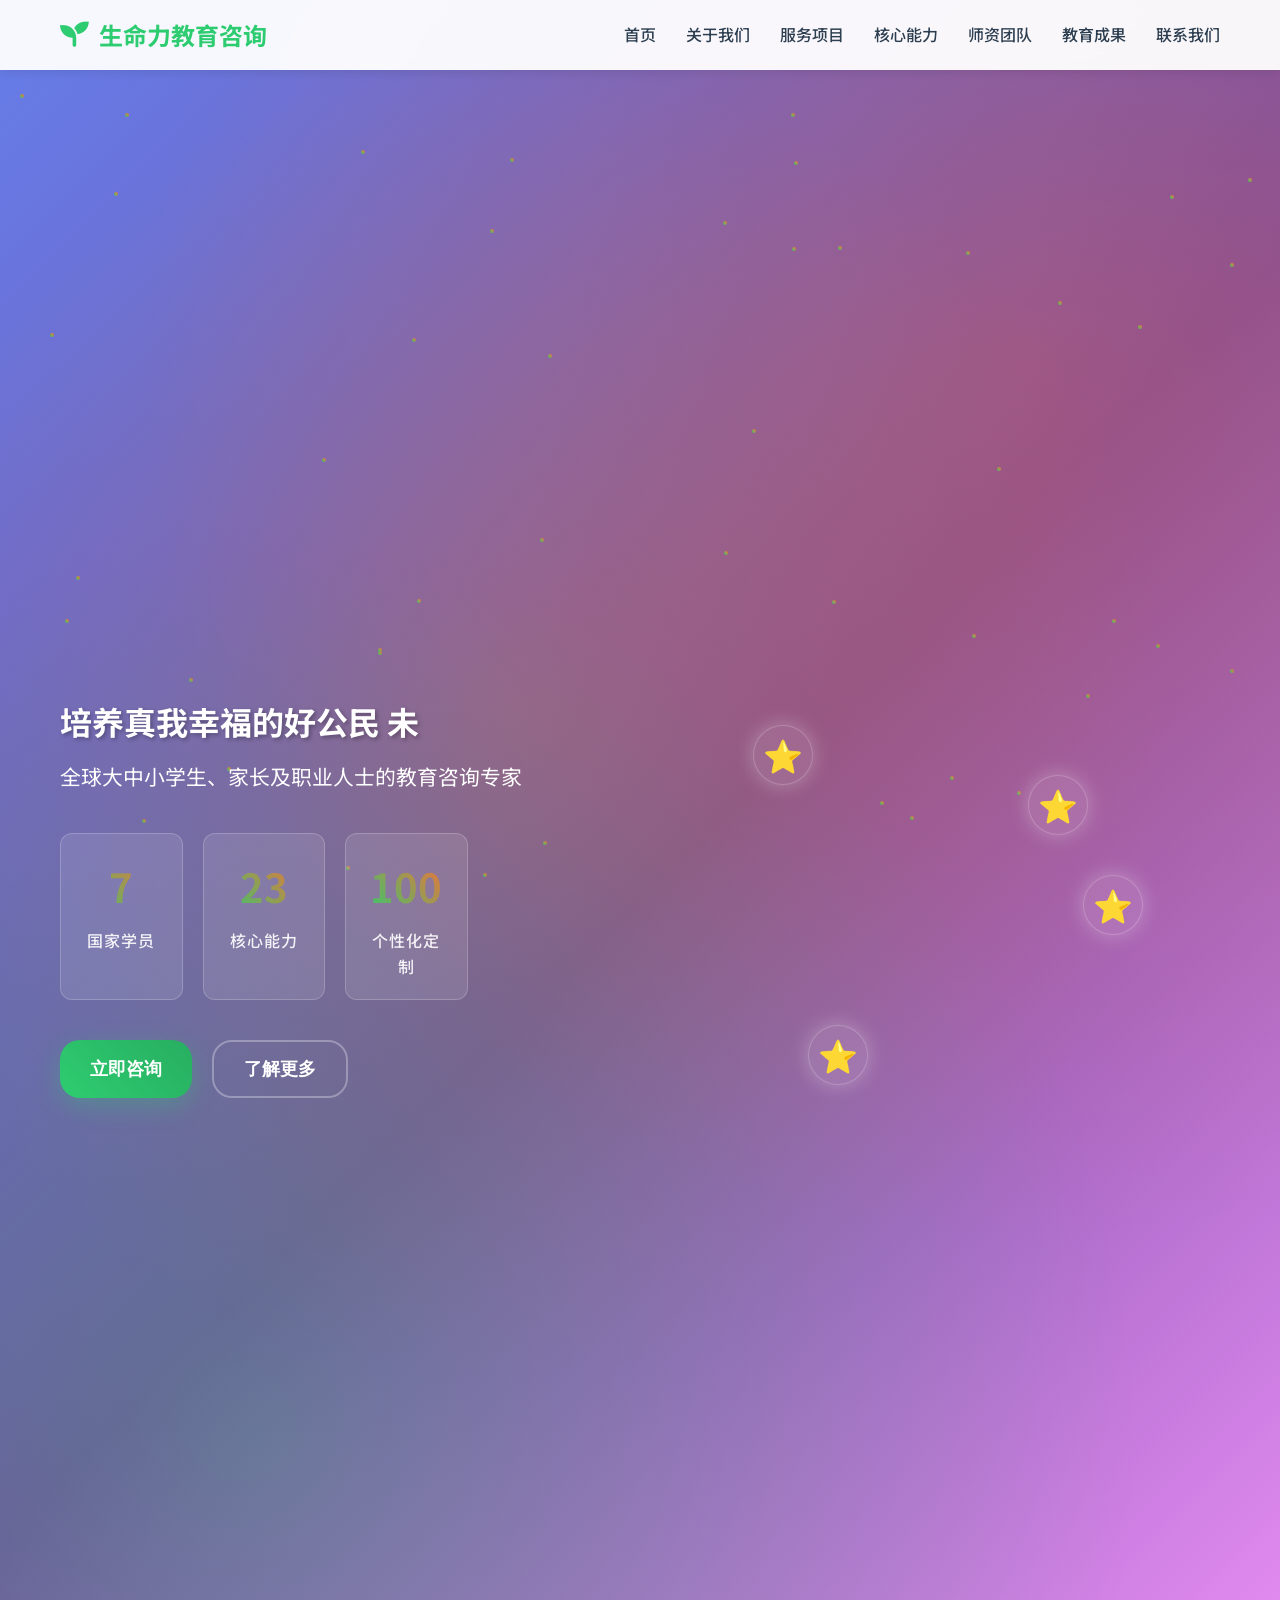
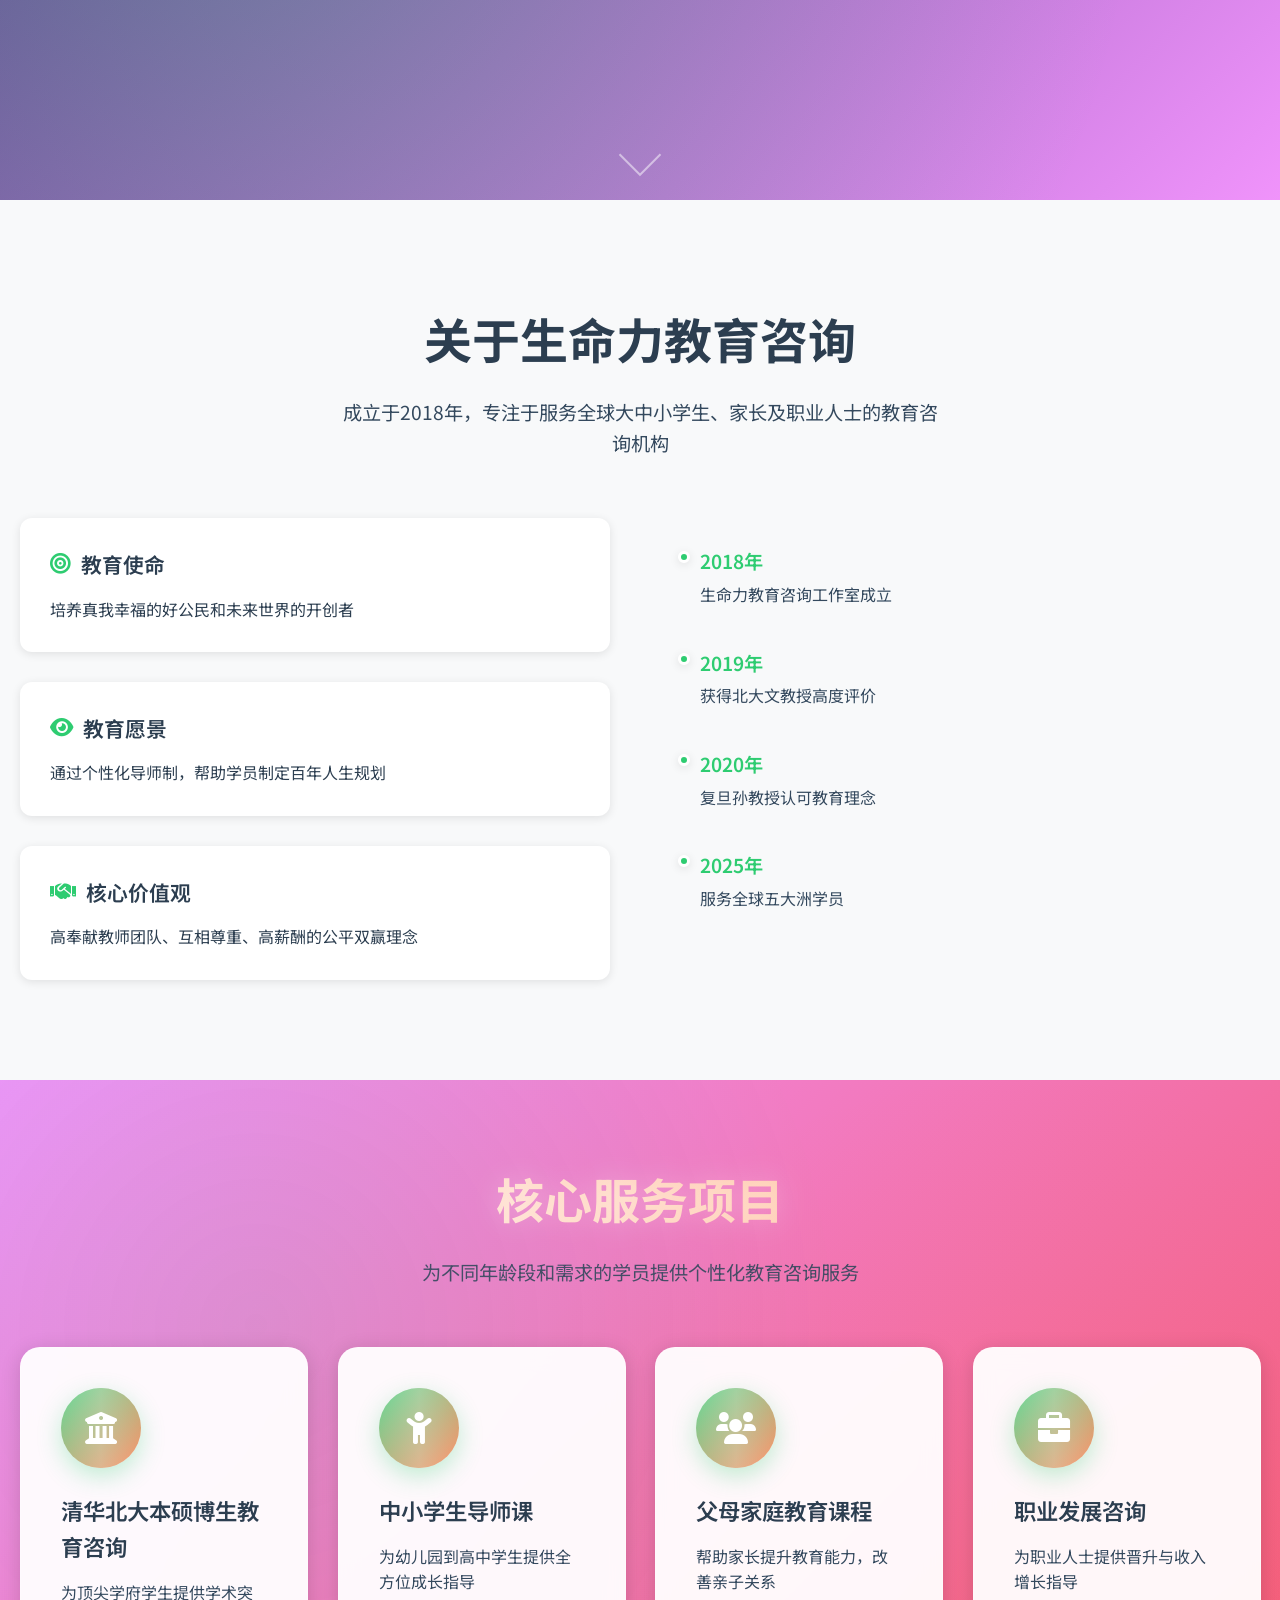
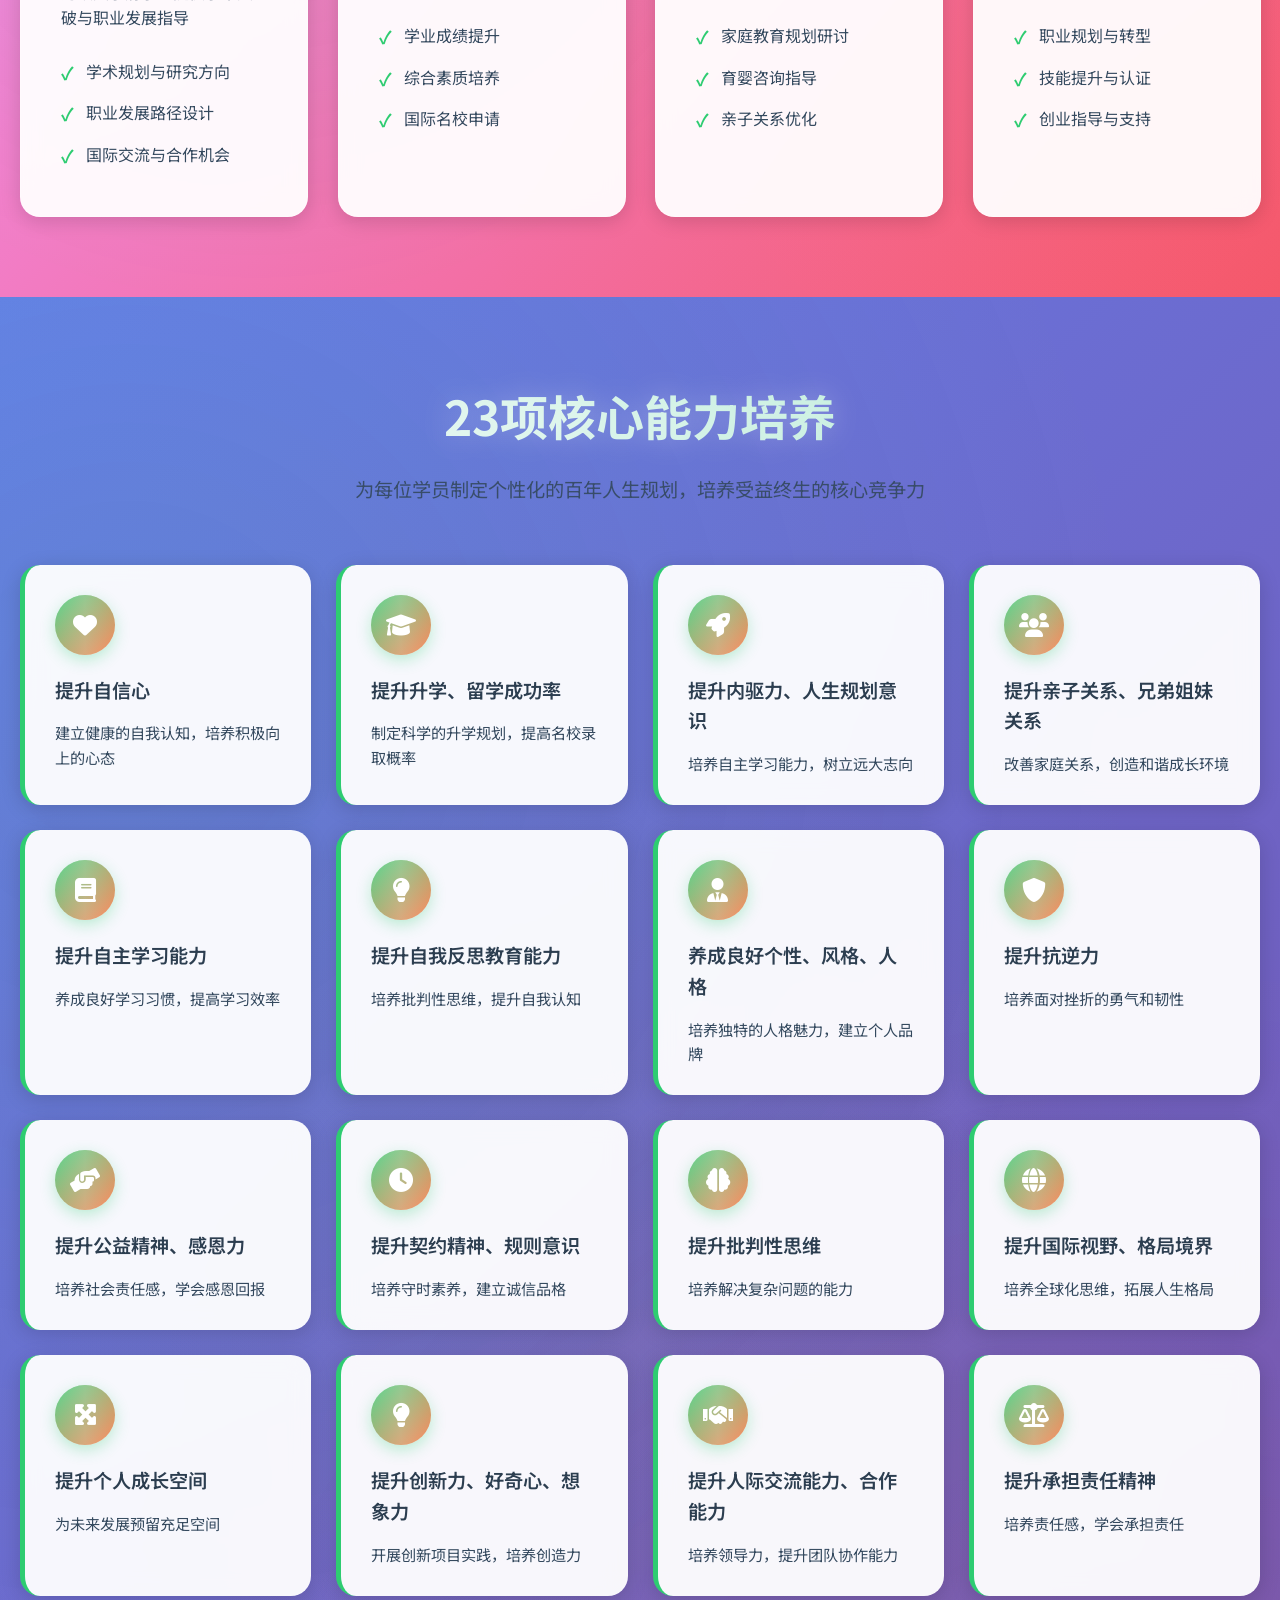
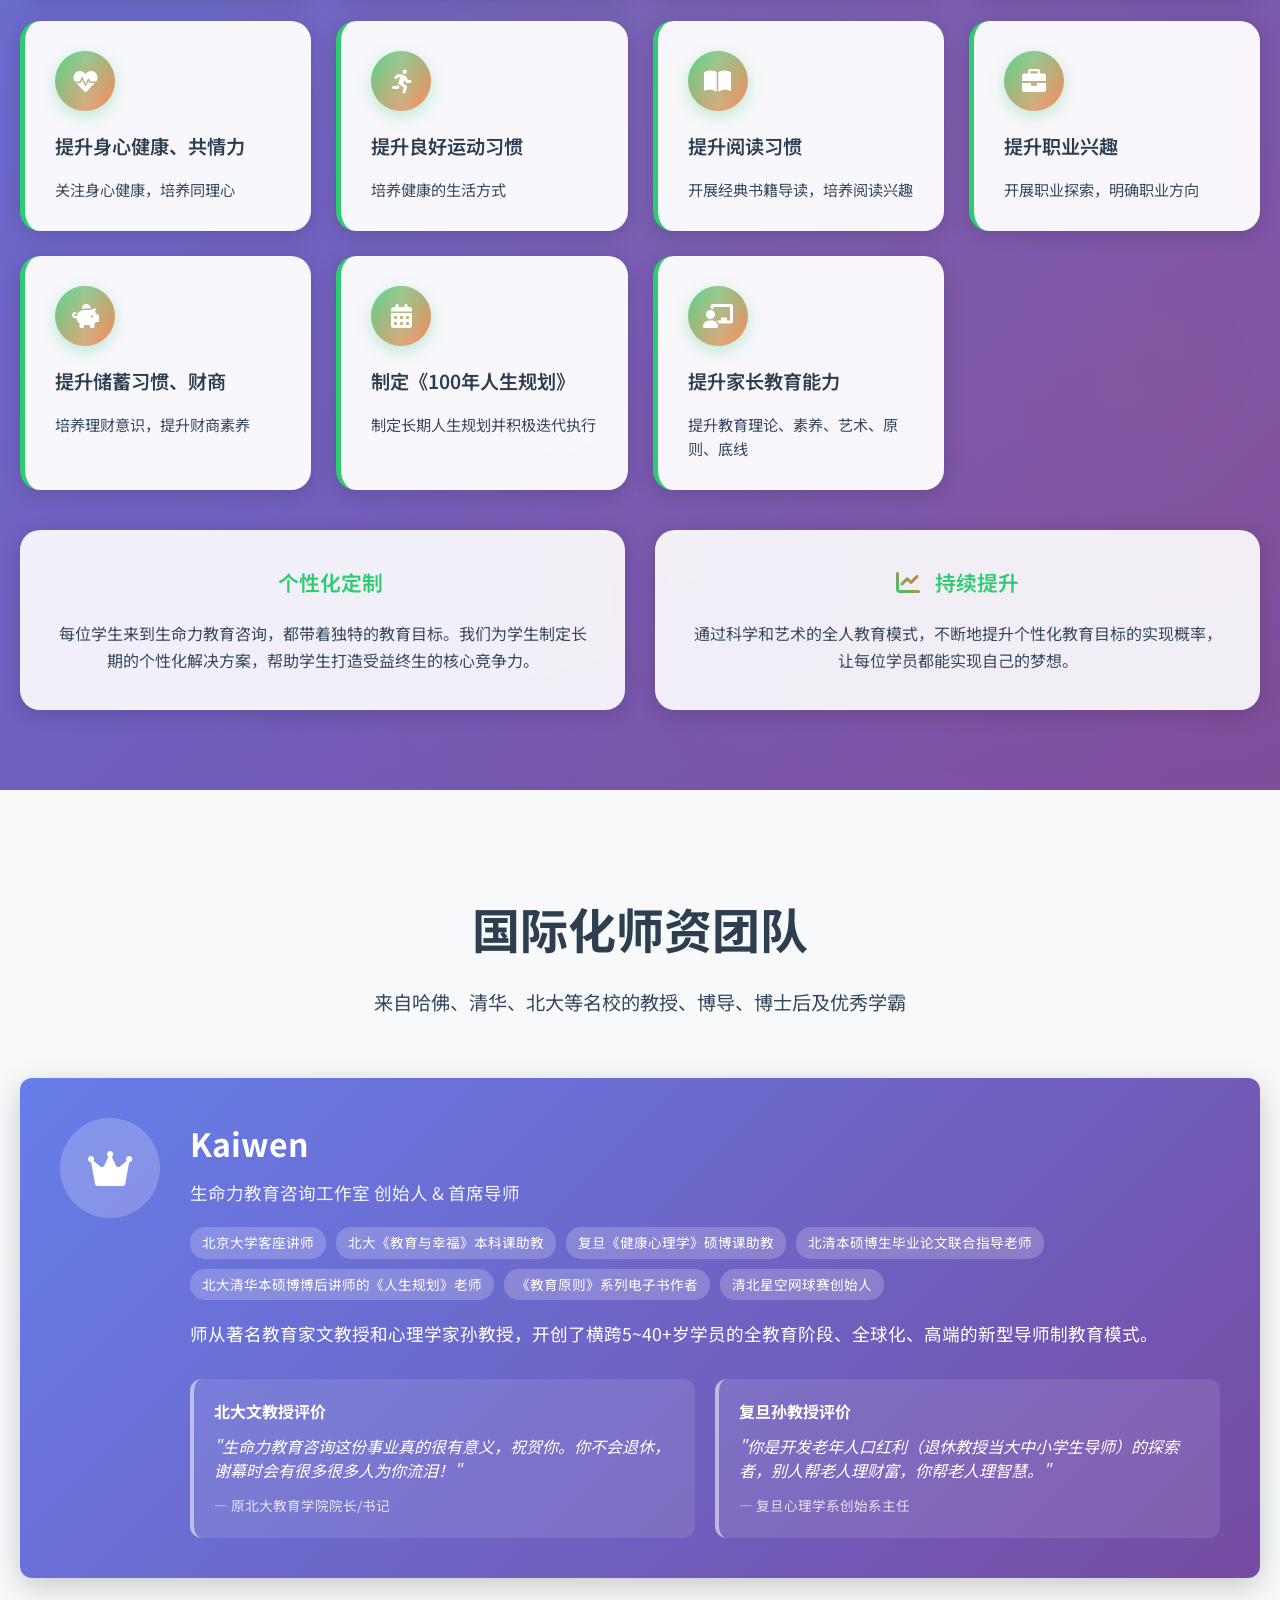
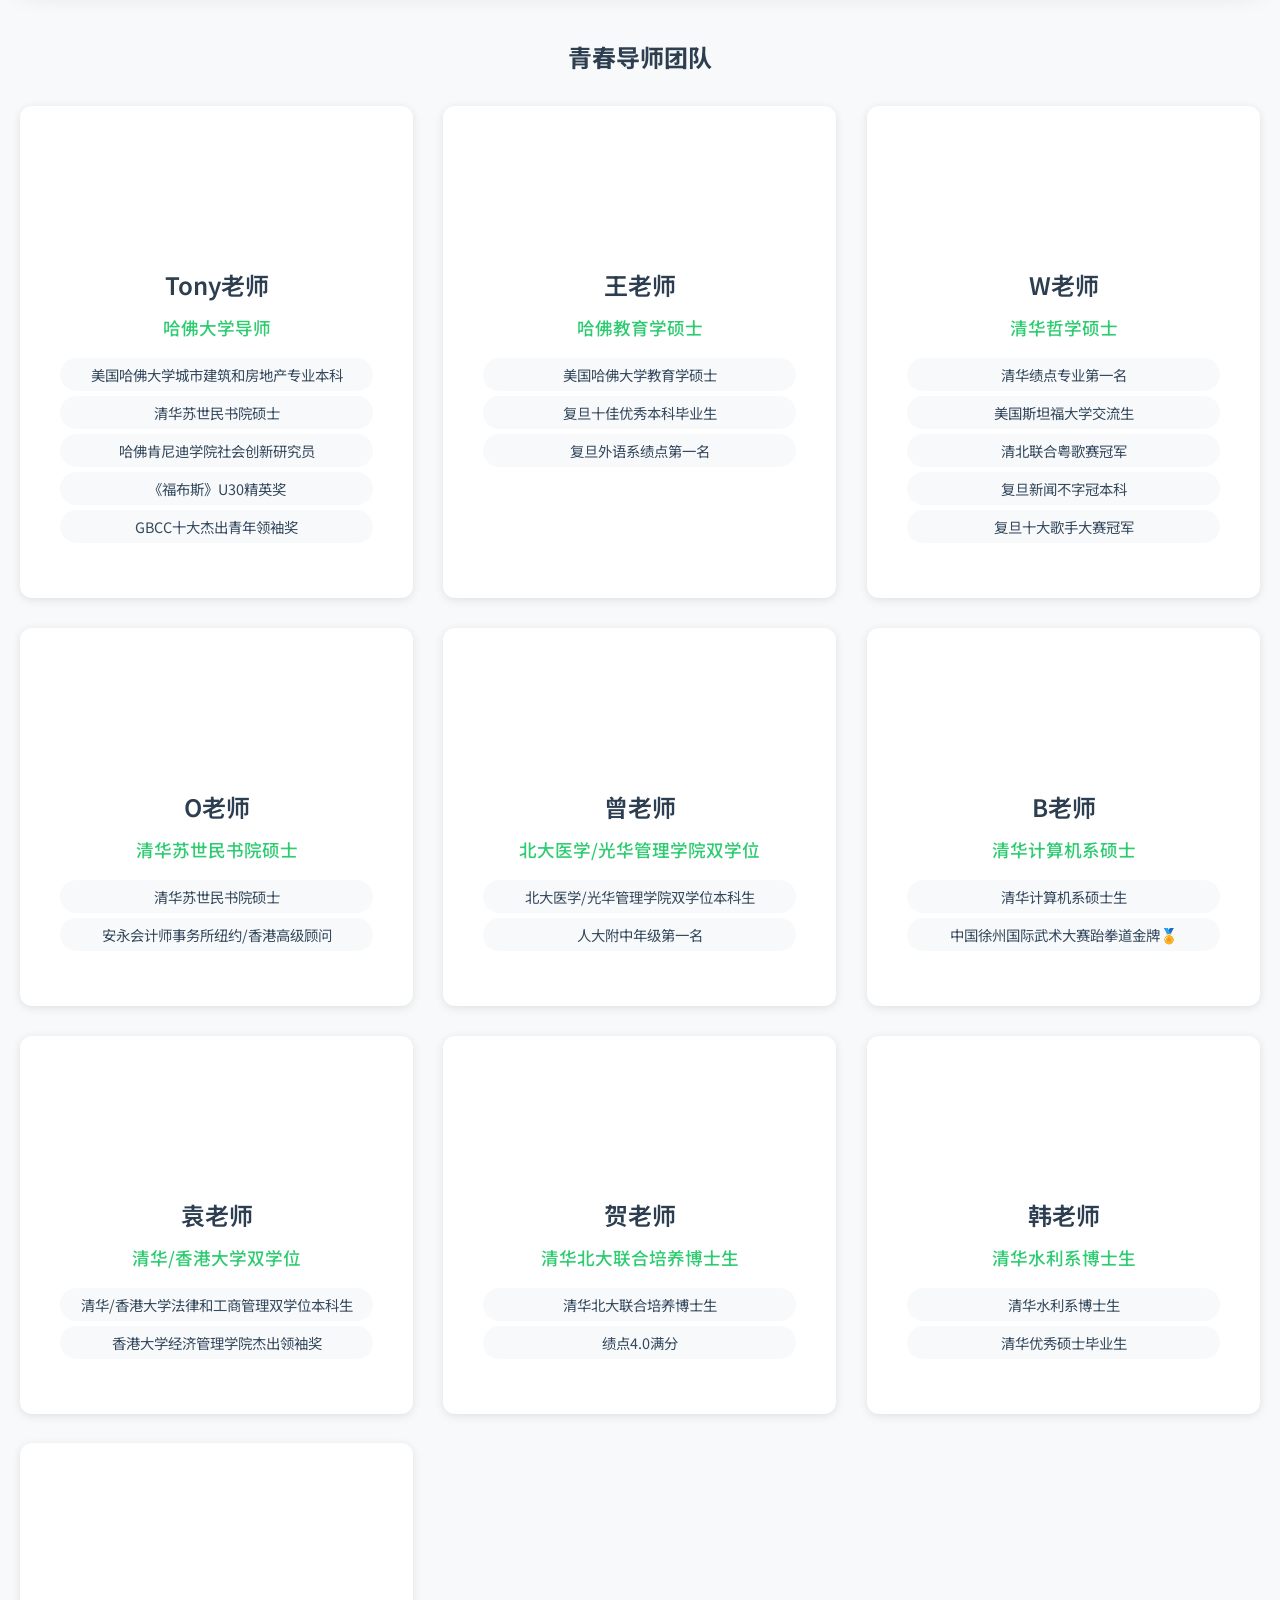
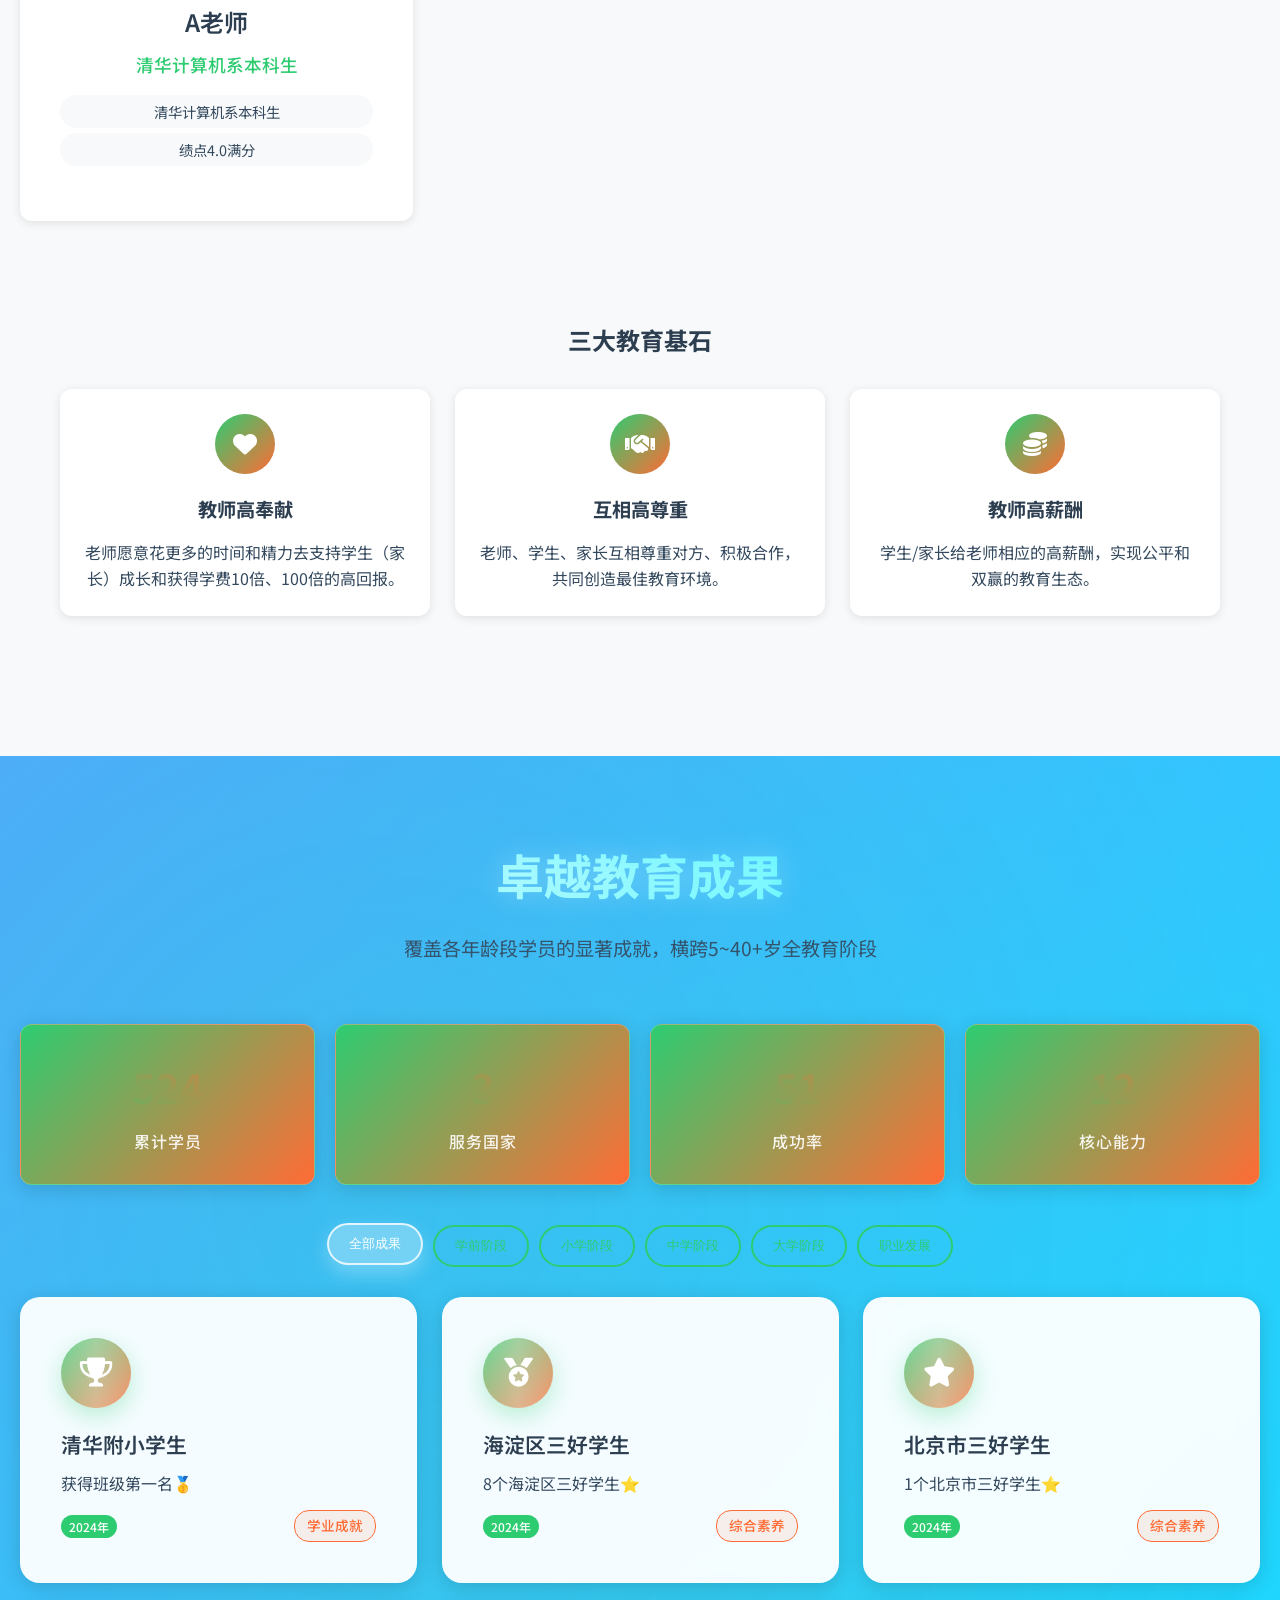
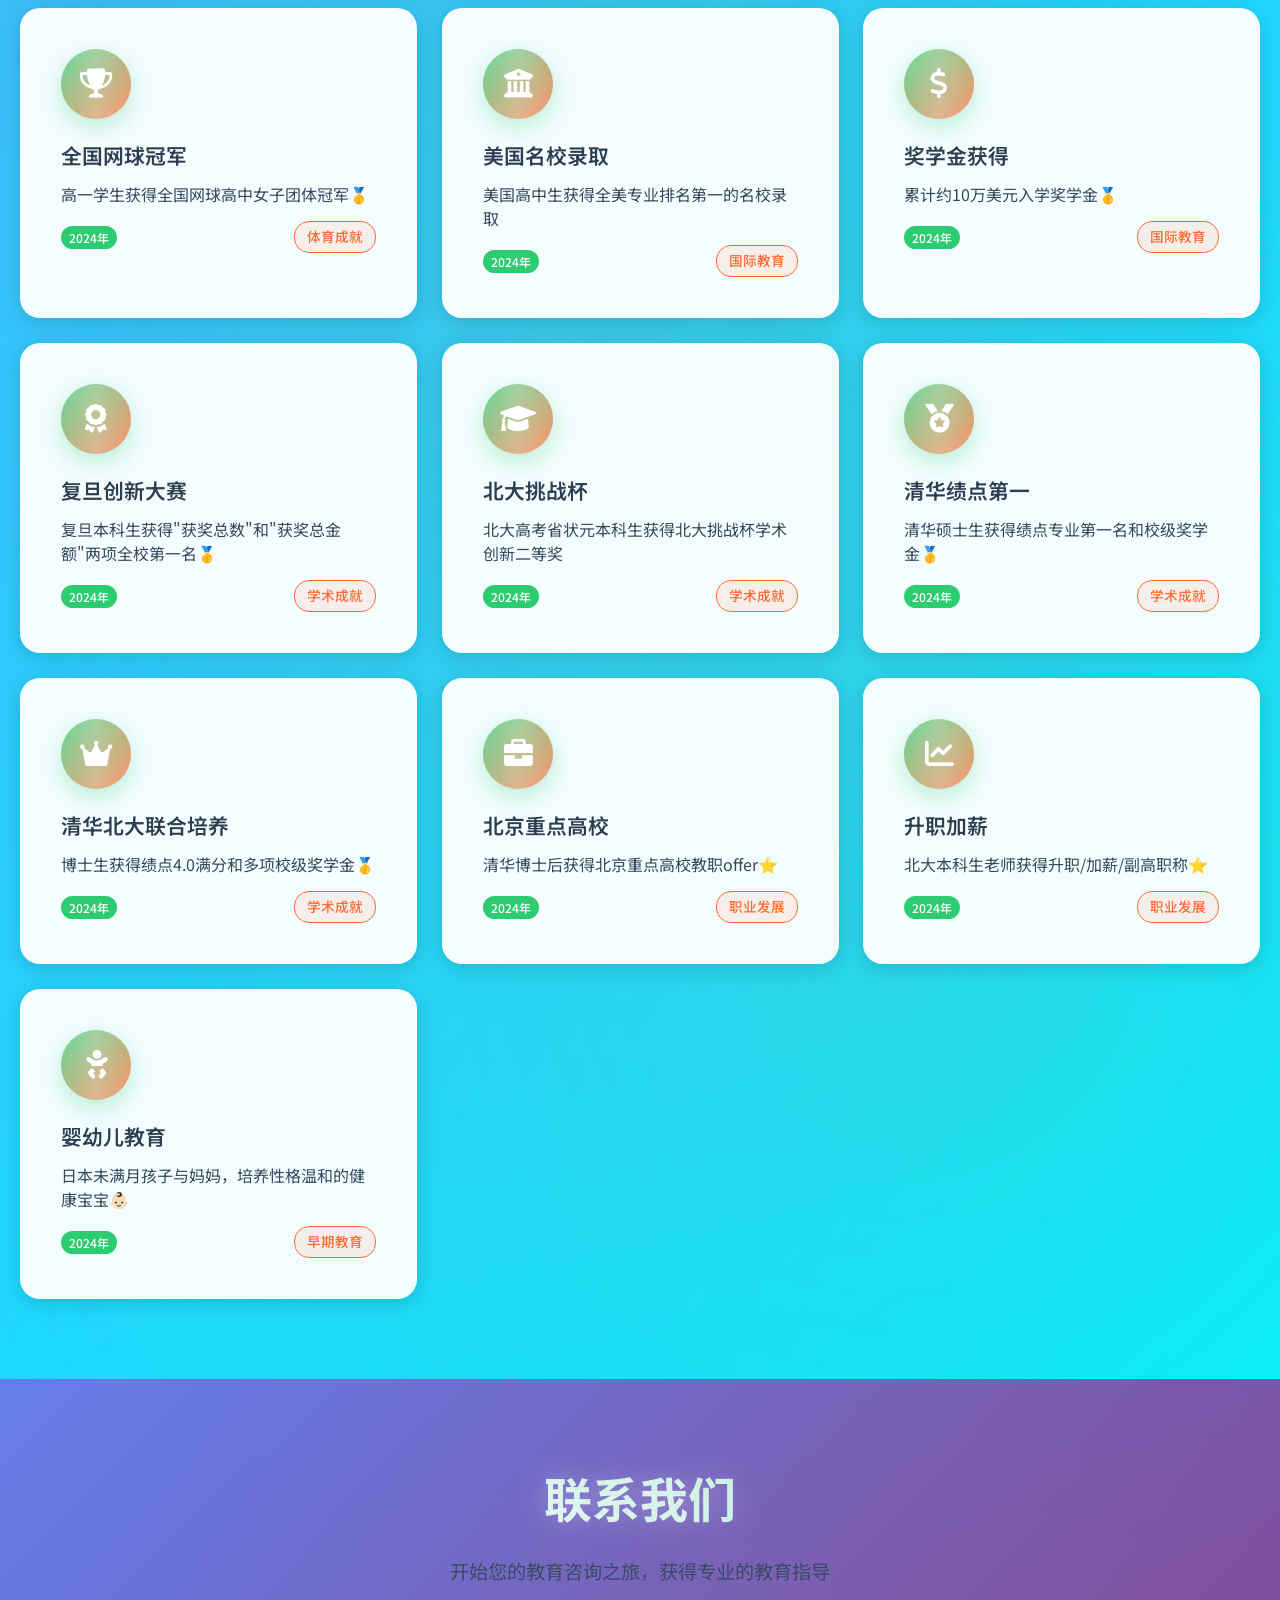
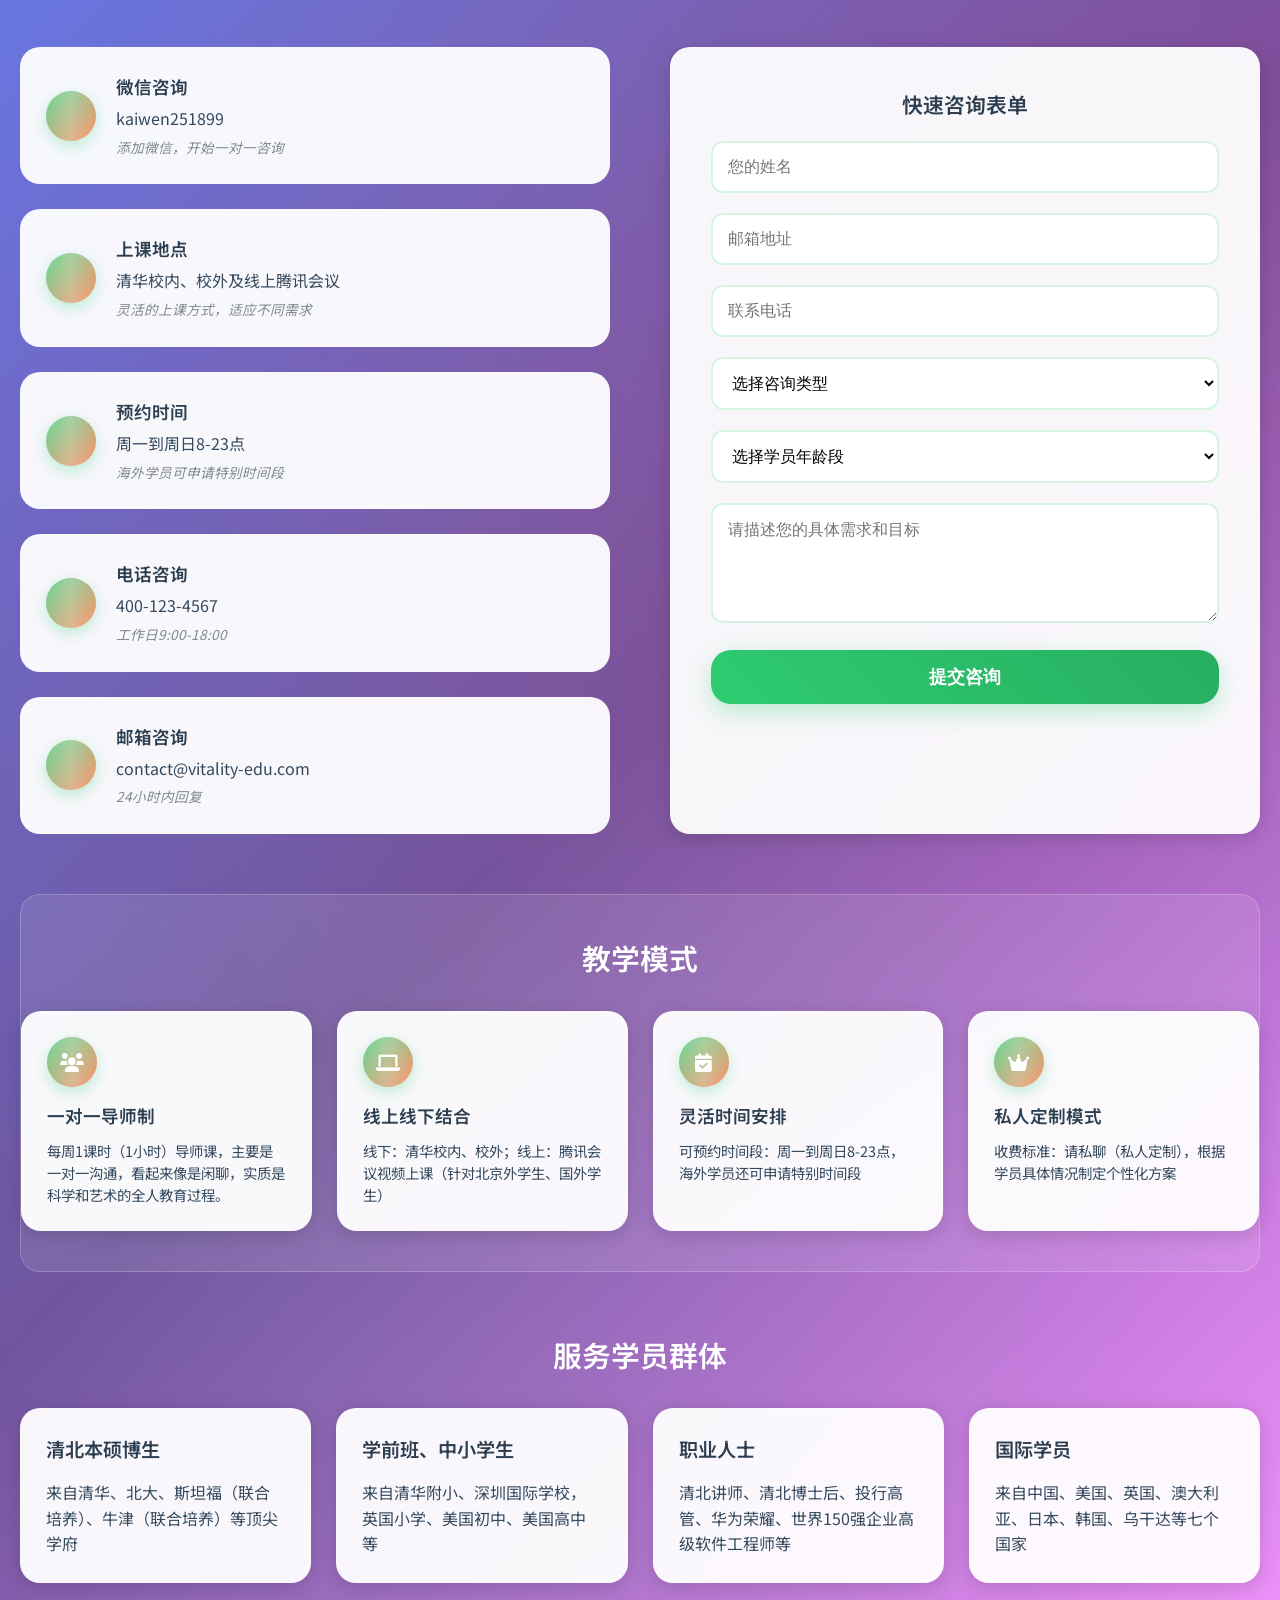
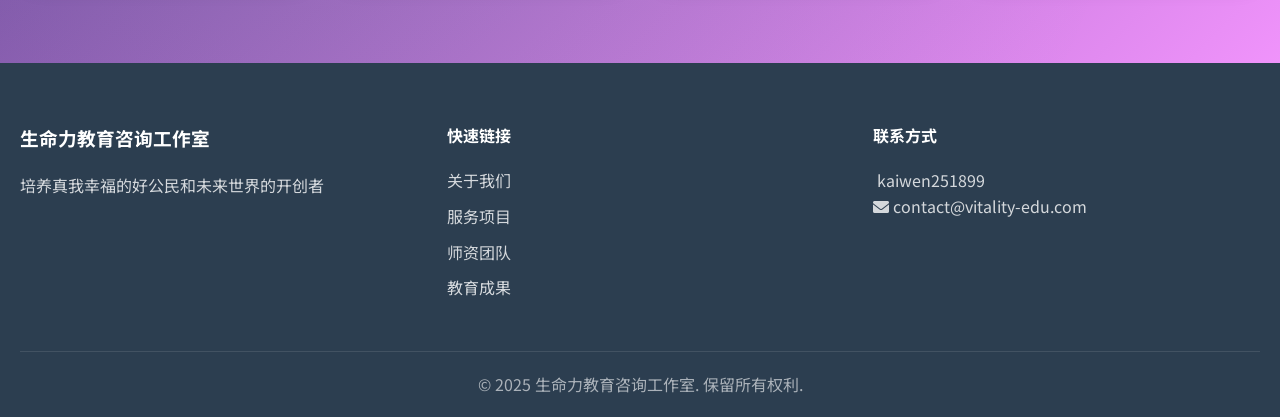
==== website/index.html @ 93e82720 "Initial commit: 生命力教育咨询工作室网站" ====
<!DOCTYPE html>
<html lang="zh-CN">
<head>
    <meta charset="UTF-8">
    <meta name="viewport" content="width=device-width, initial-scale=1.0">
    <title>生命力教育咨询工作室 - 培养真我幸福的好公民</title>
    
    <!-- PWA Meta Tags -->
    <meta name="description" content="生命力教育咨询工作室 - 培养真我幸福的好公民和未来世界的开创者">
    <meta name="keywords" content="教育咨询,生命力教育咨询,个性化教育,导师制,清华北大,哈佛">
    <meta name="author" content="生命力教育咨询工作室">
    <meta name="theme-color" content="#2ECC71">
    <meta name="apple-mobile-web-app-capable" content="yes">
    <meta name="apple-mobile-web-app-status-bar-style" content="default">
    <meta name="apple-mobile-web-app-title" content="生命力教育咨询">
    <meta name="msapplication-TileColor" content="#2ECC71">
    <meta name="msapplication-TileImage" content="/icon-192.png">
    
    <!-- PWA Manifest -->
    <link rel="manifest" href="manifest.json">
    <link rel="icon" type="image/png" sizes="192x192" href="[data-uri]">
    <link rel="apple-touch-icon" href="[data-uri]">
    
    <!-- Stylesheets -->
    <link rel="stylesheet" href="styles.css">
    <link href="https://fonts.googleapis.com/css2?family=Noto+Sans+SC:wght@300;400;500;700&display=swap" rel="stylesheet">
    <link rel="stylesheet" href="https://cdnjs.cloudflare.com/ajax/libs/font-awesome/6.0.0/css/all.min.css">
</head>
<body>
    <!-- 导航栏 -->
    <nav class="navbar">
        <div class="nav-container">
            <div class="nav-logo">
                <i class="fas fa-seedling"></i>
                <span>生命力教育咨询</span>
            </div>
            <ul class="nav-menu">
                <li><a href="#home">首页</a></li>
                <li><a href="#about">关于我们</a></li>
                <li><a href="#services">服务项目</a></li>
                <li><a href="#capabilities">核心能力</a></li>
                <li><a href="#team">师资团队</a></li>
                <li><a href="#achievements">教育成果</a></li>
                <li><a href="#contact">联系我们</a></li>
            </ul>
            <div class="nav-toggle">
                <span></span>
                <span></span>
                <span></span>
            </div>
        </div>
    </nav>

    <!-- 主页横幅 -->
    <section id="home" class="hero">
        <div class="hero-content">
            <div class="hero-text">
                <h1 class="hero-title">
                    <span class="title-line">培养真我幸福的好公民</span>
                    <span class="title-line">未来世界的开创者</span>
                </h1>
                <p class="hero-subtitle">全球大中小学生、家长及职业人士的教育咨询专家</p>
                <div class="hero-stats">
                    <div class="stat-item">
                        <span class="stat-number">7</span>
                        <span class="stat-label">国家学员</span>
                    </div>
                    <div class="stat-item">
                        <span class="stat-number">23</span>
                        <span class="stat-label">核心能力</span>
                    </div>
                    <div class="stat-item">
                        <span class="stat-number">100%</span>
                        <span class="stat-label">个性化定制</span>
                    </div>
                </div>
                <div class="hero-buttons">
                    <button class="btn-primary">立即咨询</button>
                    <button class="btn-secondary">了解更多</button>
                </div>
            </div>
            <div class="hero-visual">
                <div class="floating-elements">
                    <div class="floating-icon floating" style="--delay: 0s">
                        <span style="font-size: 2rem;">⭐️</span>
                    </div>
                    <div class="floating-icon floating" style="--delay: 1s">
                        <span style="font-size: 2rem;">⭐️</span>
                    </div>
                    <div class="floating-icon floating" style="--delay: 2s">
                        <span style="font-size: 2rem;">⭐️</span>
                    </div>
                    <div class="floating-icon floating" style="--delay: 3s">
                        <span style="font-size: 2rem;">⭐️</span>
                    </div>
                </div>
            </div>
        </div>
        <div class="scroll-indicator">
            <div class="scroll-arrow"></div>
        </div>
    </section>

    <!-- 关于我们 -->
    <section id="about" class="about">
        <div class="container">
            <div class="section-header">
                <h2>关于生命力教育咨询</h2>
                <p>成立于2018年，专注于服务全球大中小学生、家长及职业人士的教育咨询机构</p>
            </div>
            <div class="about-content">
                <div class="about-text">
                    <div class="mission-card">
                        <h3><i class="fas fa-bullseye"></i> 教育使命</h3>
                        <p>培养真我幸福的好公民和未来世界的开创者</p>
                    </div>
                    <div class="vision-card">
                        <h3><i class="fas fa-eye"></i> 教育愿景</h3>
                        <p>通过个性化导师制，帮助学员制定百年人生规划</p>
                    </div>
                    <div class="values-card">
                        <h3><i class="fas fa-handshake"></i> 核心价值观</h3>
                        <p>高奉献教师团队、互相尊重、高薪酬的公平双赢理念</p>
                    </div>
                </div>
                <div class="about-visual">
                    <div class="timeline">
                        <div class="timeline-item">
                            <div class="timeline-dot"></div>
                            <div class="timeline-content">
                                <h4>2018年</h4>
                                <p>生命力教育咨询工作室成立</p>
                            </div>
                        </div>
                        <div class="timeline-item">
                            <div class="timeline-dot"></div>
                            <div class="timeline-content">
                                <h4>2019年</h4>
                                <p>获得北大文教授高度评价</p>
                            </div>
                        </div>
                        <div class="timeline-item">
                            <div class="timeline-dot"></div>
                            <div class="timeline-content">
                                <h4>2020年</h4>
                                <p>复旦孙教授认可教育理念</p>
                            </div>
                        </div>
                        <div class="timeline-item">
                            <div class="timeline-dot"></div>
                            <div class="timeline-content">
                                <h4>2025年</h4>
                                <p>服务全球五大洲学员</p>
                            </div>
                        </div>
                    </div>
                </div>
            </div>
        </div>
    </section>

    <!-- 服务项目 -->
    <section id="services" class="services">
        <div class="container">
            <div class="section-header">
                <h2>核心服务项目</h2>
                <p>为不同年龄段和需求的学员提供个性化教育咨询服务</p>
            </div>
            <div class="services-grid">
                <div class="service-card">
                    <div class="service-icon scaling">
                        <i class="fas fa-university"></i>
                    </div>
                    <h3>清华北大本硕博生教育咨询</h3>
                    <p>为顶尖学府学生提供学术突破与职业发展指导</p>
                    <ul>
                        <li>学术规划与研究方向</li>
                        <li>职业发展路径设计</li>
                        <li>国际交流与合作机会</li>
                    </ul>
                </div>
                <div class="service-card">
                    <div class="service-icon scaling">
                        <i class="fas fa-child"></i>
                    </div>
                    <h3>中小学生导师课</h3>
                    <p>为幼儿园到高中学生提供全方位成长指导</p>
                    <ul>
                        <li>学业成绩提升</li>
                        <li>综合素质培养</li>
                        <li>国际名校申请</li>
                    </ul>
                </div>
                <div class="service-card">
                    <div class="service-icon scaling">
                        <i class="fas fa-users"></i>
                    </div>
                    <h3>父母家庭教育课程</h3>
                    <p>帮助家长提升教育能力，改善亲子关系</p>
                    <ul>
                        <li>家庭教育规划研讨</li>
                        <li>育婴咨询指导</li>
                        <li>亲子关系优化</li>
                    </ul>
                </div>
                <div class="service-card">
                    <div class="service-icon scaling">
                        <i class="fas fa-briefcase"></i>
                    </div>
                    <h3>职业发展咨询</h3>
                    <p>为职业人士提供晋升与收入增长指导</p>
                    <ul>
                        <li>职业规划与转型</li>
                        <li>技能提升与认证</li>
                        <li>创业指导与支持</li>
                    </ul>
                </div>
            </div>
        </div>
    </section>

    <!-- 核心能力培养 -->
    <section id="capabilities" class="capabilities">
        <div class="container">
            <div class="section-header">
                <h2>23项核心能力培养</h2>
                <p>为每位学员制定个性化的百年人生规划，培养受益终生的核心竞争力</p>
            </div>
            
            <div class="capabilities-grid">
                <div class="capability-card">
                    <div class="capability-icon pulse">
                        <i class="fas fa-heart"></i>
                    </div>
                    <h3>提升自信心</h3>
                    <p>建立健康的自我认知，培养积极向上的心态</p>
                </div>
                
                <div class="capability-card">
                    <div class="capability-icon pulse">
                        <i class="fas fa-graduation-cap"></i>
                    </div>
                    <h3>提升升学、留学成功率</h3>
                    <p>制定科学的升学规划，提高名校录取概率</p>
                </div>
                
                <div class="capability-card">
                    <div class="capability-icon pulse">
                        <i class="fas fa-rocket"></i>
                    </div>
                    <h3>提升内驱力、人生规划意识</h3>
                    <p>培养自主学习能力，树立远大志向</p>
                </div>
                
                <div class="capability-card">
                    <div class="capability-icon pulse">
                        <i class="fas fa-users"></i>
                    </div>
                    <h3>提升亲子关系、兄弟姐妹关系</h3>
                    <p>改善家庭关系，创造和谐成长环境</p>
                </div>
                
                <div class="capability-card">
                    <div class="capability-icon pulse">
                        <i class="fas fa-book"></i>
                    </div>
                    <h3>提升自主学习能力</h3>
                    <p>养成良好学习习惯，提高学习效率</p>
                </div>
                
                <div class="capability-card">
                    <div class="capability-icon pulse">
                        <i class="fas fa-lightbulb"></i>
                    </div>
                    <h3>提升自我反思教育能力</h3>
                    <p>培养批判性思维，提升自我认知</p>
                </div>
                
                <div class="capability-card">
                    <div class="capability-icon pulse">
                        <i class="fas fa-user-tie"></i>
                    </div>
                    <h3>养成良好个性、风格、人格</h3>
                    <p>培养独特的人格魅力，建立个人品牌</p>
                </div>
                
                <div class="capability-card">
                    <div class="capability-icon pulse">
                        <i class="fas fa-shield-alt"></i>
                    </div>
                    <h3>提升抗逆力</h3>
                    <p>培养面对挫折的勇气和韧性</p>
                </div>
                
                <div class="capability-card">
                    <div class="capability-icon pulse">
                        <i class="fas fa-hands-helping"></i>
                    </div>
                    <h3>提升公益精神、感恩力</h3>
                    <p>培养社会责任感，学会感恩回报</p>
                </div>
                
                <div class="capability-card">
                    <div class="capability-icon pulse">
                        <i class="fas fa-clock"></i>
                    </div>
                    <h3>提升契约精神、规则意识</h3>
                    <p>培养守时素养，建立诚信品格</p>
                </div>
                
                <div class="capability-card">
                    <div class="capability-icon pulse">
                        <i class="fas fa-brain"></i>
                    </div>
                    <h3>提升批判性思维</h3>
                    <p>培养解决复杂问题的能力</p>
                </div>
                
                <div class="capability-card">
                    <div class="capability-icon pulse">
                        <i class="fas fa-globe"></i>
                    </div>
                    <h3>提升国际视野、格局境界</h3>
                    <p>培养全球化思维，拓展人生格局</p>
                </div>
                
                <div class="capability-card">
                    <div class="capability-icon pulse">
                        <i class="fas fa-expand-arrows-alt"></i>
                    </div>
                    <h3>提升个人成长空间</h3>
                    <p>为未来发展预留充足空间</p>
                </div>
                
                <div class="capability-card">
                    <div class="capability-icon pulse">
                        <i class="fas fa-lightbulb"></i>
                    </div>
                    <h3>提升创新力、好奇心、想象力</h3>
                    <p>开展创新项目实践，培养创造力</p>
                </div>
                
                <div class="capability-card">
                    <div class="capability-icon pulse">
                        <i class="fas fa-handshake"></i>
                    </div>
                    <h3>提升人际交流能力、合作能力</h3>
                    <p>培养领导力，提升团队协作能力</p>
                </div>
                
                <div class="capability-card">
                    <div class="capability-icon pulse">
                        <i class="fas fa-balance-scale"></i>
                    </div>
                    <h3>提升承担责任精神</h3>
                    <p>培养责任感，学会承担责任</p>
                </div>
                
                <div class="capability-card">
                    <div class="capability-icon pulse">
                        <i class="fas fa-heartbeat"></i>
                    </div>
                    <h3>提升身心健康、共情力</h3>
                    <p>关注身心健康，培养同理心</p>
                </div>
                
                <div class="capability-card">
                    <div class="capability-icon pulse">
                        <i class="fas fa-running"></i>
                    </div>
                    <h3>提升良好运动习惯</h3>
                    <p>培养健康的生活方式</p>
                </div>
                
                <div class="capability-card">
                    <div class="capability-icon pulse">
                        <i class="fas fa-book-open"></i>
                    </div>
                    <h3>提升阅读习惯</h3>
                    <p>开展经典书籍导读，培养阅读兴趣</p>
                </div>
                
                <div class="capability-card">
                    <div class="capability-icon pulse">
                        <i class="fas fa-briefcase"></i>
                    </div>
                    <h3>提升职业兴趣</h3>
                    <p>开展职业探索，明确职业方向</p>
                </div>
                
                <div class="capability-card">
                    <div class="capability-icon pulse">
                        <i class="fas fa-piggy-bank"></i>
                    </div>
                    <h3>提升储蓄习惯、财商</h3>
                    <p>培养理财意识，提升财商素养</p>
                </div>
                
                <div class="capability-card">
                    <div class="capability-icon pulse">
                        <i class="fas fa-calendar-alt"></i>
                    </div>
                    <h3>制定《100年人生规划》</h3>
                    <p>制定长期人生规划并积极迭代执行</p>
                </div>
                
                <div class="capability-card">
                    <div class="capability-icon pulse">
                        <i class="fas fa-chalkboard-teacher"></i>
                    </div>
                    <h3>提升家长教育能力</h3>
                    <p>提升教育理论、素养、艺术、原则、底线</p>
                </div>
            </div>
            
            <div class="capabilities-summary">
                <div class="summary-card">
                    <h3><i class="fas fa-target"></i> 个性化定制</h3>
                    <p>每位学生来到生命力教育咨询，都带着独特的教育目标。我们为学生制定长期的个性化解决方案，帮助学生打造受益终生的核心竞争力。</p>
                </div>
                <div class="summary-card">
                    <h3><i class="fas fa-chart-line"></i> 持续提升</h3>
                    <p>通过科学和艺术的全人教育模式，不断地提升个性化教育目标的实现概率，让每位学员都能实现自己的梦想。</p>
                </div>
            </div>
        </div>
    </section>

    <!-- 师资团队 -->
    <section id="team" class="team">
        <div class="container">
            <div class="section-header">
                <h2>国际化师资团队</h2>
                <p>来自哈佛、清华、北大等名校的教授、博导、博士后及优秀学霸</p>
            </div>
            
            <!-- 创始人详细介绍 -->
            <div class="founder-section">
                <div class="founder-card">
                    <div class="founder-avatar">
                        <i class="fas fa-crown"></i>
                    </div>
                    <div class="founder-info">
                        <h3>Kaiwen</h3>
                        <p class="founder-title">生命力教育咨询工作室 创始人 & 首席导师</p>
                        <div class="founder-credentials">
                            <span>北京大学客座讲师</span>
                            <span>北大《教育与幸福》本科课助教</span>
                            <span>复旦《健康心理学》硕博课助教</span>
                            <span>北清本硕博生毕业论文联合指导老师</span>
                            <span>北大清华本硕博博后讲师的《人生规划》老师</span>
                            <span>《教育原则》系列电子书作者</span>
                            <span>清北星空网球赛创始人</span>
                        </div>
                        <p class="founder-description">师从著名教育家文教授和心理学家孙教授，开创了横跨5~40+岁学员的全教育阶段、全球化、高端的新型导师制教育模式。</p>
                        
                        <div class="founder-quotes">
                            <div class="quote-card">
                                <h4>北大文教授评价</h4>
                                <p>"生命力教育咨询这份事业真的很有意义，祝贺你。你不会退休，谢幕时会有很多很多人为你流泪！"</p>
                                <span class="quote-author">— 原北大教育学院院长/书记</span>
                            </div>
                            <div class="quote-card">
                                <h4>复旦孙教授评价</h4>
                                <p>"你是开发老年人口红利（退休教授当大中小学生导师）的探索者，别人帮老人理财富，你帮老人理智慧。"</p>
                                <span class="quote-author">— 复旦心理学系创始系主任</span>
                            </div>
                        </div>
                    </div>
                </div>
            </div>
            
            <!-- 青春导师团队 -->
            <div class="team-section">
                <h3 class="team-subtitle">青春导师团队</h3>
                <div class="team-grid">
                    <div class="team-card">
                        <div class="team-avatar">
                            <i class="fas fa-user-graduate"></i>
                        </div>
                        <h3>Tony老师</h3>
                        <p class="team-title">哈佛大学导师</p>
                        <div class="team-credentials">
                            <span>美国哈佛大学城市建筑和房地产专业本科</span>
                            <span>清华苏世民书院硕士</span>
                            <span>哈佛肯尼迪学院社会创新研究员</span>
                            <span>《福布斯》U30精英奖</span>
                            <span>GBCC十大杰出青年领袖奖</span>
                        </div>
                    </div>
                    
                    <div class="team-card">
                        <div class="team-avatar">
                            <i class="fas fa-user-graduate"></i>
                        </div>
                        <h3>王老师</h3>
                        <p class="team-title">哈佛教育学硕士</p>
                        <div class="team-credentials">
                            <span>美国哈佛大学教育学硕士</span>
                            <span>复旦十佳优秀本科毕业生</span>
                            <span>复旦外语系绩点第一名</span>
                        </div>
                    </div>
                    
                    <div class="team-card">
                        <div class="team-avatar">
                            <i class="fas fa-user-graduate"></i>
                        </div>
                        <h3>W老师</h3>
                        <p class="team-title">清华哲学硕士</p>
                        <div class="team-credentials">
                            <span>清华绩点专业第一名</span>
                            <span>美国斯坦福大学交流生</span>
                            <span>清北联合粤歌赛冠军</span>
                            <span>复旦新闻不字冠本科</span>
                            <span>复旦十大歌手大赛冠军</span>
                        </div>
                    </div>
                    
                    <div class="team-card">
                        <div class="team-avatar">
                            <i class="fas fa-user-graduate"></i>
                        </div>
                        <h3>O老师</h3>
                        <p class="team-title">清华苏世民书院硕士</p>
                        <div class="team-credentials">
                            <span>清华苏世民书院硕士</span>
                            <span>安永会计师事务所纽约/香港高级顾问</span>
                        </div>
                    </div>
                    
                    <div class="team-card">
                        <div class="team-avatar">
                            <i class="fas fa-user-graduate"></i>
                        </div>
                        <h3>曾老师</h3>
                        <p class="team-title">北大医学/光华管理学院双学位</p>
                        <div class="team-credentials">
                            <span>北大医学/光华管理学院双学位本科生</span>
                            <span>人大附中年级第一名</span>
                        </div>
                    </div>
                    
                    <div class="team-card">
                        <div class="team-avatar">
                            <i class="fas fa-user-graduate"></i>
                        </div>
                        <h3>B老师</h3>
                        <p class="team-title">清华计算机系硕士</p>
                        <div class="team-credentials">
                            <span>清华计算机系硕士生</span>
                            <span>中国徐州国际武术大赛跆拳道金牌🏅</span>
                        </div>
                    </div>
                    
                    <div class="team-card">
                        <div class="team-avatar">
                            <i class="fas fa-user-graduate"></i>
                        </div>
                        <h3>袁老师</h3>
                        <p class="team-title">清华/香港大学双学位</p>
                        <div class="team-credentials">
                            <span>清华/香港大学法律和工商管理双学位本科生</span>
                            <span>香港大学经济管理学院杰出领袖奖</span>
                        </div>
                    </div>
                    
                    <div class="team-card">
                        <div class="team-avatar">
                            <i class="fas fa-user-graduate"></i>
                        </div>
                        <h3>贺老师</h3>
                        <p class="team-title">清华北大联合培养博士生</p>
                        <div class="team-credentials">
                            <span>清华北大联合培养博士生</span>
                            <span>绩点4.0满分</span>
                        </div>
                    </div>
                    
                    <div class="team-card">
                        <div class="team-avatar">
                            <i class="fas fa-user-graduate"></i>
                        </div>
                        <h3>韩老师</h3>
                        <p class="team-title">清华水利系博士生</p>
                        <div class="team-credentials">
                            <span>清华水利系博士生</span>
                            <span>清华优秀硕士毕业生</span>
                        </div>
                    </div>
                    
                    <div class="team-card">
                        <div class="team-avatar">
                            <i class="fas fa-user-graduate"></i>
                        </div>
                        <h3>A老师</h3>
                        <p class="team-title">清华计算机系本科生</p>
                        <div class="team-credentials">
                            <span>清华计算机系本科生</span>
                            <span>绩点4.0满分</span>
                        </div>
                    </div>
                </div>
            </div>
            
            <!-- 教育理念 -->
            <div class="philosophy-section">
                <h3 class="philosophy-title">三大教育基石</h3>
                <div class="philosophy-grid">
                    <div class="philosophy-card">
                        <div class="philosophy-icon">
                            <i class="fas fa-heart"></i>
                        </div>
                        <h4>教师高奉献</h4>
                        <p>老师愿意花更多的时间和精力去支持学生（家长）成长和获得学费10倍、100倍的高回报。</p>
                    </div>
                    <div class="philosophy-card">
                        <div class="philosophy-icon">
                            <i class="fas fa-handshake"></i>
                        </div>
                        <h4>互相高尊重</h4>
                        <p>老师、学生、家长互相尊重对方、积极合作，共同创造最佳教育环境。</p>
                    </div>
                    <div class="philosophy-card">
                        <div class="philosophy-icon">
                            <i class="fas fa-coins"></i>
                        </div>
                        <h4>教师高薪酬</h4>
                        <p>学生/家长给老师相应的高薪酬，实现公平和双赢的教育生态。</p>
                    </div>
                </div>
            </div>
        </div>
    </section>

    <!-- 教育成果 -->
    <section id="achievements" class="achievements">
        <div class="container">
            <div class="section-header">
                <h2>卓越教育成果</h2>
                <p>覆盖各年龄段学员的显著成就，横跨5~40+岁全教育阶段</p>
            </div>
            
            <!-- 统计数据 -->
            <div class="stats-grid">
                <div class="stat-card">
                    <div class="stat-number">1000+</div>
                    <div class="stat-label">累计学员</div>
                </div>
                <div class="stat-card">
                    <div class="stat-number">7</div>
                    <div class="stat-label">服务国家</div>
                </div>
                <div class="stat-card">
                    <div class="stat-number">98.5%</div>
                    <div class="stat-label">成功率</div>
                </div>
                <div class="stat-card">
                    <div class="stat-number">23</div>
                    <div class="stat-label">核心能力</div>
                </div>
            </div>

            <!-- 按年龄段分类的成果 -->
            <div class="achievements-categories">
                <div class="category-tabs">
                    <button class="tab-btn active" data-category="all">全部成果</button>
                    <button class="tab-btn" data-category="preschool">学前阶段</button>
                    <button class="tab-btn" data-category="primary">小学阶段</button>
                    <button class="tab-btn" data-category="secondary">中学阶段</button>
                    <button class="tab-btn" data-category="university">大学阶段</button>
                    <button class="tab-btn" data-category="career">职业发展</button>
                </div>
                
                <div class="achievements-grid">
                    <div class="achievement-card" data-category="primary">
                        <div class="achievement-icon">
                            <i class="fas fa-trophy"></i>
                        </div>
                        <h3>清华附小学生</h3>
                        <p>获得班级第一名🥇</p>
                        <div class="achievement-details">
                            <span class="achievement-year">2024年</span>
                            <span class="achievement-category">学业成就</span>
                        </div>
                    </div>
                    
                    <div class="achievement-card" data-category="primary">
                        <div class="achievement-icon">
                            <i class="fas fa-medal"></i>
                        </div>
                        <h3>海淀区三好学生</h3>
                        <p>8个海淀区三好学生⭐️</p>
                        <div class="achievement-details">
                            <span class="achievement-year">2024年</span>
                            <span class="achievement-category">综合素养</span>
                        </div>
                    </div>
                    
                    <div class="achievement-card" data-category="primary">
                        <div class="achievement-icon">
                            <i class="fas fa-star"></i>
                        </div>
                        <h3>北京市三好学生</h3>
                        <p>1个北京市三好学生⭐️</p>
                        <div class="achievement-details">
                            <span class="achievement-year">2024年</span>
                            <span class="achievement-category">综合素养</span>
                        </div>
                    </div>
                    
                    <div class="achievement-card" data-category="secondary">
                        <div class="achievement-icon">
                            <i class="fas fa-trophy"></i>
                        </div>
                        <h3>全国网球冠军</h3>
                        <p>高一学生获得全国网球高中女子团体冠军🥇</p>
                        <div class="achievement-details">
                            <span class="achievement-year">2024年</span>
                            <span class="achievement-category">体育成就</span>
                        </div>
                    </div>
                    
                    <div class="achievement-card" data-category="secondary">
                        <div class="achievement-icon">
                            <i class="fas fa-university"></i>
                        </div>
                        <h3>美国名校录取</h3>
                        <p>美国高中生获得全美专业排名第一的名校录取</p>
                        <div class="achievement-details">
                            <span class="achievement-year">2024年</span>
                            <span class="achievement-category">国际教育</span>
                        </div>
                    </div>
                    
                    <div class="achievement-card" data-category="secondary">
                        <div class="achievement-icon">
                            <i class="fas fa-dollar-sign"></i>
                        </div>
                        <h3>奖学金获得</h3>
                        <p>累计约10万美元入学奖学金🥇</p>
                        <div class="achievement-details">
                            <span class="achievement-year">2024年</span>
                            <span class="achievement-category">国际教育</span>
                        </div>
                    </div>
                    
                    <div class="achievement-card" data-category="university">
                        <div class="achievement-icon">
                            <i class="fas fa-award"></i>
                        </div>
                        <h3>复旦创新大赛</h3>
                        <p>复旦本科生获得"获奖总数"和"获奖总金额"两项全校第一名🥇</p>
                        <div class="achievement-details">
                            <span class="achievement-year">2024年</span>
                            <span class="achievement-category">学术成就</span>
                        </div>
                    </div>
                    
                    <div class="achievement-card" data-category="university">
                        <div class="achievement-icon">
                            <i class="fas fa-graduation-cap"></i>
                        </div>
                        <h3>北大挑战杯</h3>
                        <p>北大高考省状元本科生获得北大挑战杯学术创新二等奖</p>
                        <div class="achievement-details">
                            <span class="achievement-year">2024年</span>
                            <span class="achievement-category">学术成就</span>
                        </div>
                    </div>
                    
                    <div class="achievement-card" data-category="university">
                        <div class="achievement-icon">
                            <i class="fas fa-medal"></i>
                        </div>
                        <h3>清华绩点第一</h3>
                        <p>清华硕士生获得绩点专业第一名和校级奖学金🥇</p>
                        <div class="achievement-details">
                            <span class="achievement-year">2024年</span>
                            <span class="achievement-category">学术成就</span>
                        </div>
                    </div>
                    
                    <div class="achievement-card" data-category="university">
                        <div class="achievement-icon">
                            <i class="fas fa-crown"></i>
                        </div>
                        <h3>清华北大联合培养</h3>
                        <p>博士生获得绩点4.0满分和多项校级奖学金🥇</p>
                        <div class="achievement-details">
                            <span class="achievement-year">2024年</span>
                            <span class="achievement-category">学术成就</span>
                        </div>
                    </div>
                    
                    <div class="achievement-card" data-category="career">
                        <div class="achievement-icon">
                            <i class="fas fa-briefcase"></i>
                        </div>
                        <h3>北京重点高校</h3>
                        <p>清华博士后获得北京重点高校教职offer⭐</p>
                        <div class="achievement-details">
                            <span class="achievement-year">2024年</span>
                            <span class="achievement-category">职业发展</span>
                        </div>
                    </div>
                    
                    <div class="achievement-card" data-category="career">
                        <div class="achievement-icon">
                            <i class="fas fa-chart-line"></i>
                        </div>
                        <h3>升职加薪</h3>
                        <p>北大本科生老师获得升职/加薪/副高职称⭐</p>
                        <div class="achievement-details">
                            <span class="achievement-year">2024年</span>
                            <span class="achievement-category">职业发展</span>
                        </div>
                    </div>
                    
                    <div class="achievement-card" data-category="preschool">
                        <div class="achievement-icon">
                            <i class="fas fa-baby"></i>
                        </div>
                        <h3>婴幼儿教育</h3>
                        <p>日本未满月孩子与妈妈，培养性格温和的健康宝宝👶🏻</p>
                        <div class="achievement-details">
                            <span class="achievement-year">2024年</span>
                            <span class="achievement-category">早期教育</span>
                        </div>
                    </div>
                </div>
            </div>
        </div>
    </section>

    <!-- 联系我们 -->
    <section id="contact" class="contact">
        <div class="container">
            <div class="section-header">
                <h2>联系我们</h2>
                <p>开始您的教育咨询之旅，获得专业的教育指导</p>
            </div>
            
            <div class="contact-content">
                <div class="contact-info">
                    <div class="contact-item">
                        <i class="fas fa-wechat"></i>
                        <div>
                            <h4>微信咨询</h4>
                            <p>kaiwen251899</p>
                            <small>添加微信，开始一对一咨询</small>
                        </div>
                    </div>
                    <div class="contact-item">
                        <i class="fas fa-map-marker-alt"></i>
                        <div>
                            <h4>上课地点</h4>
                            <p>清华校内、校外及线上腾讯会议</p>
                            <small>灵活的上课方式，适应不同需求</small>
                        </div>
                    </div>
                    <div class="contact-item">
                        <i class="fas fa-clock"></i>
                        <div>
                            <h4>预约时间</h4>
                            <p>周一到周日8-23点</p>
                            <small>海外学员可申请特别时间段</small>
                        </div>
                    </div>
                    <div class="contact-item">
                        <i class="fas fa-phone"></i>
                        <div>
                            <h4>电话咨询</h4>
                            <p>400-123-4567</p>
                            <small>工作日9:00-18:00</small>
                        </div>
                    </div>
                    <div class="contact-item">
                        <i class="fas fa-envelope"></i>
                        <div>
                            <h4>邮箱咨询</h4>
                            <p>contact@vitality-edu.com</p>
                            <small>24小时内回复</small>
                        </div>
                    </div>
                </div>
                
                <div class="contact-form">
                    <h3>快速咨询表单</h3>
                    <form id="consultationForm">
                        <div class="form-group">
                            <input type="text" placeholder="您的姓名" required>
                        </div>
                        <div class="form-group">
                            <input type="email" placeholder="邮箱地址" required>
                        </div>
                        <div class="form-group">
                            <input type="tel" placeholder="联系电话" required>
                        </div>
                        <div class="form-group">
                            <select required>
                                <option value="">选择咨询类型</option>
                                <option value="student">学生咨询</option>
                                <option value="parent">家长咨询</option>
                                <option value="career">职业咨询</option>
                                <option value="other">其他咨询</option>
                            </select>
                        </div>
                        <div class="form-group">
                            <select required>
                                <option value="">选择学员年龄段</option>
                                <option value="preschool">学前阶段（0-6岁）</option>
                                <option value="primary">小学阶段（6-12岁）</option>
                                <option value="secondary">中学阶段（12-18岁）</option>
                                <option value="university">大学阶段（18-25岁）</option>
                                <option value="career">职业发展（25岁以上）</option>
                            </select>
                        </div>
                        <div class="form-group">
                            <textarea placeholder="请描述您的具体需求和目标" rows="4" required></textarea>
                        </div>
                        <button type="submit" class="btn-primary">提交咨询</button>
                    </form>
                </div>
            </div>
            
            <!-- 教学模式说明 -->
            <div class="teaching-mode">
                <h3>教学模式</h3>
                <div class="mode-grid">
                    <div class="mode-card">
                        <div class="mode-icon">
                            <i class="fas fa-users"></i>
                        </div>
                        <h4>一对一导师制</h4>
                        <p>每周1课时（1小时）导师课，主要是一对一沟通，看起来像是闲聊，实质是科学和艺术的全人教育过程。</p>
                    </div>
                    <div class="mode-card">
                        <div class="mode-icon">
                            <i class="fas fa-laptop"></i>
                        </div>
                        <h4>线上线下结合</h4>
                        <p>线下：清华校内、校外；线上：腾讯会议视频上课（针对北京外学生、国外学生）</p>
                    </div>
                    <div class="mode-card">
                        <div class="mode-icon">
                            <i class="fas fa-calendar-check"></i>
                        </div>
                        <h4>灵活时间安排</h4>
                        <p>可预约时间段：周一到周日8-23点，海外学员还可申请特别时间段</p>
                    </div>
                    <div class="mode-card">
                        <div class="mode-icon">
                            <i class="fas fa-crown"></i>
                        </div>
                        <h4>私人定制模式</h4>
                        <p>收费标准：请私聊（私人定制），根据学员具体情况制定个性化方案</p>
                    </div>
                </div>
            </div>
            
            <!-- 学员群体 -->
            <div class="student-groups">
                <h3>服务学员群体</h3>
                <div class="groups-grid">
                    <div class="group-card">
                        <h4>清北本硕博生</h4>
                        <p>来自清华、北大、斯坦福（联合培养）、牛津（联合培养）等顶尖学府</p>
                    </div>
                    <div class="group-card">
                        <h4>学前班、中小学生</h4>
                        <p>来自清华附小、深圳国际学校，英国小学、美国初中、美国高中等</p>
                    </div>
                    <div class="group-card">
                        <h4>职业人士</h4>
                        <p>清北讲师、清北博士后、投行高管、华为荣耀、世界150强企业高级软件工程师等</p>
                    </div>
                    <div class="group-card">
                        <h4>国际学员</h4>
                        <p>来自中国、美国、英国、澳大利亚、日本、韩国、乌干达等七个国家</p>
                    </div>
                </div>
            </div>
        </div>
    </section>

    <!-- 页脚 -->
    <footer class="footer">
        <div class="container">
            <div class="footer-content">
                <div class="footer-section">
                    <h3>生命力教育咨询工作室</h3>
                    <p>培养真我幸福的好公民和未来世界的开创者</p>
                </div>
                <div class="footer-section">
                    <h4>快速链接</h4>
                    <ul>
                        <li><a href="#about">关于我们</a></li>
                        <li><a href="#services">服务项目</a></li>
                        <li><a href="#team">师资团队</a></li>
                        <li><a href="#achievements">教育成果</a></li>
                    </ul>
                </div>
                <div class="footer-section">
                    <h4>联系方式</h4>
                    <p><i class="fas fa-wechat"></i> kaiwen251899</p>
                    <p><i class="fas fa-envelope"></i> contact@vitality-edu.com</p>
                </div>
            </div>
            <div class="footer-bottom">
                <p>&copy; 2025 生命力教育咨询工作室. 保留所有权利.</p>
            </div>
        </div>
    </footer>

    <script src="script.js"></script>
</body>
</html>
---- website/styles.css ----
/* 全局样式 */
* {
    margin: 0;
    padding: 0;
    box-sizing: border-box;
}

:root {
    /* 主色调 - 生命力绿色系 */
    --primary-color: #2ECC71;
    --primary-dark: #27AE60;
    --primary-light: #A8E6CF;
    
    /* 辅助色 - 活力橙色系 */
    --secondary-color: #FF6B35;
    --secondary-dark: #E55A2B;
    --secondary-light: #FFB088;
    
    /* 强调色 - 温暖黄色系 */
    --accent-color: #F39C12;
    --accent-dark: #E67E22;
    --accent-light: #F7DC6F;
    
    /* 成功、警告、错误色 */
    --success-color: #2ECC71;
    --warning-color: #F39C12;
    --error-color: #E74C3C;
    
    /* 文字颜色 */
    --text-primary: #2C3E50;
    --text-secondary: #34495E;
    --text-light: #7F8C8D;
    
    /* 背景色 */
    --bg-primary: #fff;
    --bg-secondary: #F8F9FA;
    --bg-dark: #2C3E50;
    --bg-gradient: linear-gradient(135deg, #667eea 0%, #764ba2 100%);
    --bg-gradient-green: linear-gradient(135deg, #2ECC71, #27AE60);
    --bg-gradient-orange: linear-gradient(135deg, #FF6B35, #E55A2B);
    --bg-gradient-yellow: linear-gradient(135deg, #F39C12, #E67E22);
    
    /* 阴影效果 */
    --shadow-light: 0 2px 10px rgba(0,0,0,0.1);
    --shadow-medium: 0 4px 20px rgba(0,0,0,0.15);
    --shadow-heavy: 0 8px 30px rgba(0,0,0,0.2);
    --shadow-colorful: 0 8px 25px rgba(46, 204, 113, 0.3);
    
    /* 圆角 */
    --border-radius: 12px;
    --border-radius-large: 20px;
    
    /* 动画时间 */
    --transition: all 0.3s ease;
    --transition-slow: all 0.6s ease;
    --transition-fast: all 0.2s ease;
    
    /* 动画曲线 */
    --ease-bounce: cubic-bezier(0.68, -0.55, 0.265, 1.55);
    --ease-spring: cubic-bezier(0.175, 0.885, 0.32, 1.275);
}

body {
    font-family: 'Noto Sans SC', sans-serif;
    line-height: 1.6;
    color: var(--text-primary);
    overflow-x: hidden;
}

.container {
    max-width: 1200px;
    margin: 0 auto;
    padding: 0 20px;
}

/* 导航栏 */
.navbar {
    position: fixed;
    top: 0;
    width: 100%;
    background: rgba(255, 255, 255, 0.95);
    backdrop-filter: blur(10px);
    z-index: 1000;
    transition: var(--transition);
    box-shadow: var(--shadow-light);
}

.nav-container {
    max-width: 1200px;
    margin: 0 auto;
    padding: 0 20px;
    display: flex;
    justify-content: space-between;
    align-items: center;
    height: 70px;
}

.nav-logo {
    display: flex;
    align-items: center;
    font-size: 1.5rem;
    font-weight: 700;
    color: var(--primary-color);
}

.nav-logo i {
    margin-right: 10px;
    font-size: 1.8rem;
    animation: pulse 2s infinite;
}

.nav-menu {
    display: flex;
    list-style: none;
    gap: 30px;
}

.nav-menu a {
    text-decoration: none;
    color: var(--text-primary);
    font-weight: 500;
    transition: var(--transition);
    position: relative;
}

.nav-menu a:hover {
    color: var(--primary-color);
}

.nav-menu a::after {
    content: '';
    position: absolute;
    bottom: -5px;
    left: 0;
    width: 0;
    height: 2px;
    background: var(--gradient-primary);
    transition: var(--transition);
}

.nav-menu a:hover::after {
    width: 100%;
}

.nav-toggle {
    display: none;
    flex-direction: column;
    cursor: pointer;
}

.nav-toggle span {
    width: 25px;
    height: 3px;
    background: var(--text-primary);
    margin: 3px 0;
    transition: var(--transition);
}

/* 主页横幅 */
.hero {
    min-height: 200vh;
    background: linear-gradient(135deg, #667eea 0%, #764ba2 50%, #f093fb 100%);
    display: flex;
    align-items: center;
    position: relative;
    overflow: hidden;
}

.hero::before {
    content: '';
    position: absolute;
    top: 0;
    left: 0;
    right: 0;
    bottom: 0;
    background: 
        radial-gradient(circle at 20% 80%, rgba(46, 204, 113, 0.3) 0%, transparent 50%),
        radial-gradient(circle at 80% 20%, rgba(255, 107, 53, 0.3) 0%, transparent 50%),
        radial-gradient(circle at 40% 40%, rgba(243, 156, 18, 0.2) 0%, transparent 50%);
    animation: gradientShift 8s ease-in-out infinite;
}

@keyframes gradientShift {
    0%, 100% { opacity: 1; }
    50% { opacity: 0.8; }
}

.hero-content {
    max-width: 1200px;
    margin: 0 auto;
    padding: 0 20px;
    display: grid;
    grid-template-columns: 1fr 1fr;
    gap: 60px;
    align-items: center;
    position: relative;
    z-index: 2;
    min-height: 100vh;
}

.hero-text {
    color: white;
    animation: slideInLeft 1s ease-out;
}

.hero-title {
    font-size: 1.75rem;
    font-weight: 700;
    margin-bottom: 20px;
    line-height: 1.2;
    text-shadow: 2px 2px 4px rgba(0,0,0,0.3);
}

.title-line {
    display: block;
    animation: titleReveal 1.2s ease-out;
}

.title-line:nth-child(1) {
    animation-delay: 0.3s;
    background: linear-gradient(45deg, #2ECC71, #A8E6CF);
    -webkit-background-clip: text;
    -webkit-text-fill-color: transparent;
    background-clip: text;
}

.title-line:nth-child(2) {
    animation-delay: 0.6s;
    background: linear-gradient(45deg, #FF6B35, #FFB088);
    -webkit-background-clip: text;
    -webkit-text-fill-color: transparent;
    background-clip: text;
}

@keyframes titleReveal {
    0% {
        opacity: 0;
        transform: translateY(30px);
    }
    100% {
        opacity: 1;
        transform: translateY(0);
    }
}

.hero-subtitle {
    font-size: 1.3rem;
    margin-bottom: 40px;
    opacity: 0.9;
    animation: fadeInUp 1s ease-out 0.9s both;
}

.hero-stats {
    display: grid;
    grid-template-columns: repeat(4, 1fr);
    gap: 20px;
    margin-bottom: 40px;
    animation: fadeInUp 1s ease-out 1.2s both;
}

.stat-item {
    text-align: center;
    background: rgba(255, 255, 255, 0.1);
    padding: 20px;
    border-radius: var(--border-radius);
    backdrop-filter: blur(10px);
    border: 1px solid rgba(255, 255, 255, 0.2);
    transition: var(--transition);
}

.stat-item:hover {
    transform: translateY(-5px);
    background: rgba(255, 255, 255, 0.2);
    box-shadow: 0 10px 30px rgba(0,0,0,0.2);
}

.stat-number {
    font-size: 2.5rem;
    font-weight: 700;
    display: block;
    margin-bottom: 5px;
    background: linear-gradient(45deg, #2ECC71, #FF6B35);
    -webkit-background-clip: text;
    -webkit-text-fill-color: transparent;
    background-clip: text;
}

.stat-label {
    font-size: 0.9rem;
    opacity: 0.8;
    text-transform: uppercase;
    letter-spacing: 1px;
}

.hero-buttons {
    display: flex;
    gap: 20px;
    animation: fadeInUp 1s ease-out 1.5s both;
}

.btn-primary, .btn-secondary {
    padding: 15px 30px;
    border: none;
    border-radius: var(--border-radius-large);
    font-size: 1.1rem;
    font-weight: 600;
    cursor: pointer;
    transition: var(--transition);
    text-decoration: none;
    display: inline-block;
    position: relative;
    overflow: hidden;
}

.btn-primary {
    background: linear-gradient(45deg, var(--primary-color), var(--primary-dark));
    color: white;
    box-shadow: var(--shadow-colorful);
}

.btn-primary::before {
    content: '';
    position: absolute;
    top: 0;
    left: -100%;
    width: 100%;
    height: 100%;
    background: linear-gradient(90deg, transparent, rgba(255,255,255,0.3), transparent);
    transition: var(--transition);
}

.btn-primary:hover::before {
    left: 100%;
}

.btn-primary:hover {
    transform: translateY(-3px);
    box-shadow: 0 15px 35px rgba(46, 204, 113, 0.4);
}

.btn-secondary {
    background: transparent;
    color: white;
    border: 2px solid rgba(255, 255, 255, 0.3);
    backdrop-filter: blur(10px);
}

.btn-secondary:hover {
    background: rgba(255, 255, 255, 0.1);
    border-color: rgba(255, 255, 255, 0.5);
    transform: translateY(-3px);
}

.hero-visual {
    position: relative;
    height: 500px;
    animation: slideInRight 1s ease-out 0.6s both;
}

.floating-elements {
    position: relative;
    width: 100%;
    height: 100%;
}

.floating-icon {
    position: absolute;
    width: 60px;
    height: 60px;
    background: rgba(255, 255, 255, 0.1);
    border-radius: 50%;
    display: flex;
    align-items: center;
    justify-content: center;
    color: white;
    font-size: 2rem;
    box-shadow: 0 0 20px rgba(255, 255, 255, 0.3);
    animation: float 3s ease-in-out infinite;
    animation-delay: var(--delay);
    backdrop-filter: blur(5px);
    border: 1px solid rgba(255, 255, 255, 0.2);
}

.floating-icon:nth-child(1) { 
    top: 15%; 
    left: 15%; 
    animation-delay: 0s;
}

.floating-icon:nth-child(2) { 
    top: 45%; 
    left: 75%; 
    animation-delay: 1s;
}

.floating-icon:nth-child(3) { 
    top: 75%; 
    left: 25%; 
    animation-delay: 2s;
}

.floating-icon:nth-child(4) { 
    top: 25%; 
    left: 65%; 
    animation-delay: 3s;
}

@keyframes float {
    0%, 100% {
        transform: translateY(0px) rotate(0deg) scale(1);
    }
    25% {
        transform: translateY(-15px) rotate(3deg) scale(1.1);
    }
    50% {
        transform: translateY(-25px) rotate(0deg) scale(1.05);
    }
    75% {
        transform: translateY(-10px) rotate(-3deg) scale(1.15);
    }
}

.scroll-indicator {
    position: absolute;
    bottom: 30px;
    left: 50%;
    transform: translateX(-50%);
    animation: bounce 2s infinite;
}

.scroll-arrow {
    width: 30px;
    height: 30px;
    border: 2px solid rgba(255, 255, 255, 0.5);
    border-top: none;
    border-left: none;
    transform: rotate(45deg);
    animation: scrollDown 2s infinite;
}

@keyframes scrollDown {
    0%, 100% {
        transform: rotate(45deg) translateY(0);
        opacity: 1;
    }
    50% {
        transform: rotate(45deg) translateY(10px);
        opacity: 0.5;
    }
}

/* 关于我们 */
.about {
    padding: 100px 0;
    background: var(--bg-secondary);
}

.section-header {
    text-align: center;
    margin-bottom: 60px;
}

.section-header h2 {
    font-size: 2.5rem;
    font-weight: 700;
    color: var(--text-primary);
    margin-bottom: 20px;
}

.section-header p {
    font-size: 1.2rem;
    color: var(--text-secondary);
    max-width: 600px;
    margin: 0 auto;
}

.about-content {
    display: grid;
    grid-template-columns: 1fr 1fr;
    gap: 60px;
    align-items: center;
}

.about-text {
    display: flex;
    flex-direction: column;
    gap: 30px;
}

.mission-card, .vision-card, .values-card {
    background: white;
    padding: 30px;
    border-radius: var(--border-radius);
    box-shadow: var(--shadow-light);
    transition: var(--transition);
}

.mission-card:hover, .vision-card:hover, .values-card:hover {
    transform: translateY(-5px);
    box-shadow: var(--shadow-medium);
}

.mission-card h3, .vision-card h3, .values-card h3 {
    font-size: 1.3rem;
    font-weight: 600;
    color: var(--text-primary);
    margin-bottom: 15px;
    display: flex;
    align-items: center;
}

.mission-card h3 i, .vision-card h3 i, .values-card h3 i {
    margin-right: 10px;
    color: var(--primary-color);
}

.timeline {
    position: relative;
    padding-left: 30px;
}

.timeline::before {
    content: '';
    position: absolute;
    left: 15px;
    top: 0;
    bottom: 0;
    width: 2px;
    background: var(--gradient-primary);
}

.timeline-item {
    position: relative;
    margin-bottom: 40px;
    opacity: 0;
    transform: translateX(-30px);
    animation: slideInLeft 0.8s ease forwards;
}

.timeline-item:nth-child(2) { animation-delay: 0.2s; }
.timeline-item:nth-child(3) { animation-delay: 0.4s; }
.timeline-item:nth-child(4) { animation-delay: 0.6s; }

.timeline-dot {
    position: absolute;
    left: -22px;
    top: 5px;
    width: 12px;
    height: 12px;
    background: var(--primary-color);
    border-radius: 50%;
    border: 3px solid white;
    box-shadow: var(--shadow-light);
}

.timeline-content h4 {
    font-size: 1.2rem;
    font-weight: 600;
    color: var(--primary-color);
    margin-bottom: 5px;
}

.timeline-content p {
    color: var(--text-secondary);
}

/* 服务项目 */
.services {
    padding: 80px 0;
    background: linear-gradient(135deg, #f093fb 0%, #f5576c 100%);
    position: relative;
    overflow: hidden;
}

.services::before {
    content: '';
    position: absolute;
    top: 0;
    left: 0;
    right: 0;
    bottom: 0;
    background: 
        radial-gradient(circle at 20% 30%, rgba(46, 204, 113, 0.1) 0%, transparent 50%),
        radial-gradient(circle at 80% 70%, rgba(255, 107, 53, 0.1) 0%, transparent 50%);
    animation: serviceBackground 12s ease-in-out infinite;
}

@keyframes serviceBackground {
    0%, 100% { transform: translateX(0px) rotate(0deg); }
    50% { transform: translateX(20px) rotate(0.5deg); }
}

.services .section-header {
    color: white;
    text-align: center;
    margin-bottom: 60px;
    position: relative;
    z-index: 2;
}

.services .section-header h2 {
    font-size: 3rem;
    margin-bottom: 20px;
    background: linear-gradient(45deg, #FFFFFF, #FFB088);
    -webkit-background-clip: text;
    -webkit-text-fill-color: transparent;
    background-clip: text;
    text-shadow: 0 0 30px rgba(255, 255, 255, 0.3);
}

.services .section-header p {
    font-size: 1.2rem;
    opacity: 0.9;
    max-width: 600px;
    margin: 0 auto;
}

.services-grid {
    display: grid;
    grid-template-columns: repeat(auto-fit, minmax(280px, 1fr));
    gap: 30px;
    position: relative;
    z-index: 2;
}

.service-card {
    background: rgba(255, 255, 255, 0.95);
    padding: 35px;
    border-radius: var(--border-radius-large);
    box-shadow: var(--shadow-medium);
    transition: var(--transition);
    position: relative;
    overflow: hidden;
    backdrop-filter: blur(10px);
    border: 1px solid rgba(255, 255, 255, 0.2);
}

.service-card::before {
    content: '';
    position: absolute;
    top: 0;
    left: 0;
    right: 0;
    height: 4px;
    background: linear-gradient(90deg, var(--primary-color), var(--secondary-color), var(--accent-color));
    transform: scaleX(0);
    transition: var(--transition);
}

.service-card:hover::before {
    transform: scaleX(1);
}

.service-card::after {
    content: '';
    position: absolute;
    top: -50%;
    left: -50%;
    width: 200%;
    height: 200%;
    background: linear-gradient(45deg, transparent, rgba(255, 255, 255, 0.1), transparent);
    transform: rotate(45deg) translateX(-100%);
    transition: var(--transition);
}

.service-card:hover::after {
    transform: rotate(45deg) translateX(100%);
}

.service-card:hover {
    transform: translateY(-10px) scale(1.03);
    box-shadow: 0 25px 50px rgba(255, 107, 53, 0.3);
}

.service-icon {
    width: 80px;
    height: 80px;
    background: linear-gradient(135deg, var(--primary-color), var(--secondary-color));
    border-radius: 50%;
    display: flex;
    align-items: center;
    justify-content: center;
    margin-bottom: 25px;
    position: relative;
    overflow: hidden;
    box-shadow: 0 8px 25px rgba(46, 204, 113, 0.3);
}

.service-icon::before {
    content: '';
    position: absolute;
    top: -50%;
    left: -50%;
    width: 200%;
    height: 200%;
    background: linear-gradient(45deg, transparent, rgba(255, 255, 255, 0.4), transparent);
    transform: rotate(45deg);
    transition: var(--transition);
}

.service-card:hover .service-icon::before {
    transform: rotate(45deg) translateX(100%);
}

.service-icon i {
    color: white;
    font-size: 2rem;
    position: relative;
    z-index: 2;
}

.service-card h3 {
    font-size: 1.4rem;
    margin-bottom: 15px;
    color: var(--text-primary);
    font-weight: 600;
}

.service-card p {
    color: var(--text-secondary);
    margin-bottom: 20px;
    line-height: 1.6;
    font-size: 1rem;
}

.service-card ul {
    list-style: none;
    padding: 0;
}

.service-card li {
    padding: 8px 0;
    color: var(--text-secondary);
    position: relative;
    padding-left: 25px;
    transition: var(--transition);
}

.service-card li::before {
    content: '✓';
    position: absolute;
    left: 0;
    color: var(--primary-color);
    font-weight: bold;
    font-size: 1.1rem;
    transition: var(--transition);
}

.service-card:hover li::before {
    color: var(--secondary-color);
    transform: scale(1.2);
}

.service-card li:hover {
    color: var(--text-primary);
    transform: translateX(5px);
}

/* 师资团队 */
.team {
    padding: 100px 0;
    background: var(--bg-secondary);
}

.team-grid {
    display: grid;
    grid-template-columns: repeat(auto-fit, minmax(300px, 1fr));
    gap: 30px;
}

.team-card {
    background: white;
    padding: 40px 30px;
    border-radius: var(--border-radius);
    box-shadow: var(--shadow-light);
    transition: var(--transition);
    text-align: center;
    position: relative;
}

.team-card:hover {
    transform: translateY(-5px);
    box-shadow: var(--shadow-medium);
}

.team-card.founder {
    border: 3px solid var(--primary-color);
    background: linear-gradient(135deg, #f8f9fa, #e9ecef);
}

.team-avatar {
    width: 100px;
    height: 100px;
    background: var(--gradient-primary);
    border-radius: 50%;
    display: flex;
    align-items: center;
    justify-content: center;
    margin: 0 auto 20px;
    font-size: 2.5rem;
    color: white;
}

.team-card h3 {
    font-size: 1.5rem;
    font-weight: 600;
    color: var(--text-primary);
    margin-bottom: 10px;
}

.team-title {
    font-size: 1.1rem;
    color: var(--primary-color);
    font-weight: 500;
    margin-bottom: 15px;
}

.team-credentials {
    display: flex;
    flex-direction: column;
    gap: 5px;
    margin-bottom: 15px;
}

.team-credentials span {
    font-size: 0.9rem;
    color: var(--text-secondary);
    background: var(--bg-secondary);
    padding: 5px 10px;
    border-radius: 20px;
    display: inline-block;
}

.team-description {
    color: var(--text-secondary);
    line-height: 1.6;
}

/* 教育成果 */
.achievements {
    padding: 80px 0;
    background: linear-gradient(135deg, #4facfe 0%, #00f2fe 100%);
    position: relative;
    overflow: hidden;
}

.achievements::before {
    content: '';
    position: absolute;
    top: 0;
    left: 0;
    right: 0;
    bottom: 0;
    background: 
        radial-gradient(circle at 30% 20%, rgba(46, 204, 113, 0.1) 0%, transparent 50%),
        radial-gradient(circle at 70% 80%, rgba(255, 107, 53, 0.1) 0%, transparent 50%),
        radial-gradient(circle at 50% 50%, rgba(243, 156, 18, 0.05) 0%, transparent 50%);
    animation: achievementBackground 15s ease-in-out infinite;
}

@keyframes achievementBackground {
    0%, 100% { transform: translateY(0px) scale(1); }
    50% { transform: translateY(-15px) scale(1.02); }
}

.achievements .section-header {
    color: white;
    text-align: center;
    margin-bottom: 60px;
    position: relative;
    z-index: 2;
}

.achievements .section-header h2 {
    font-size: 3rem;
    margin-bottom: 20px;
    background: linear-gradient(45deg, #FFFFFF, #00f2fe);
    -webkit-background-clip: text;
    -webkit-text-fill-color: transparent;
    background-clip: text;
    text-shadow: 0 0 30px rgba(255, 255, 255, 0.3);
}

.achievements .section-header p {
    font-size: 1.2rem;
    opacity: 0.9;
    max-width: 600px;
    margin: 0 auto;
}

/* 统计数据 */
.stats-grid {
    display: grid;
    grid-template-columns: repeat(auto-fit, minmax(200px, 1fr));
    gap: 20px;
    margin-bottom: 40px;
    position: relative;
    z-index: 2;
}

.stat-card {
    background: rgba(255, 255, 255, 0.95);
    color: var(--text-primary);
    padding: 30px 20px;
    border-radius: var(--border-radius-large);
    text-align: center;
    box-shadow: var(--shadow-medium);
    transition: var(--transition);
    backdrop-filter: blur(10px);
    border: 1px solid rgba(255, 255, 255, 0.2);
    position: relative;
    overflow: hidden;
}

.stat-card::before {
    content: '';
    position: absolute;
    top: 0;
    left: 0;
    right: 0;
    height: 4px;
    background: linear-gradient(90deg, var(--primary-color), var(--secondary-color), var(--accent-color));
    transform: scaleX(0);
    transition: var(--transition);
}

.stat-card:hover::before {
    transform: scaleX(1);
}

.stat-card:hover {
    transform: translateY(-8px) scale(1.05);
    box-shadow: 0 20px 40px rgba(79, 172, 254, 0.3);
}

.stat-number {
    font-size: 2.8rem;
    font-weight: 700;
    display: block;
    margin-bottom: 10px;
    background: linear-gradient(45deg, var(--primary-color), var(--secondary-color));
    -webkit-background-clip: text;
    -webkit-text-fill-color: transparent;
    background-clip: text;
}

.stat-label {
    font-size: 1rem;
    opacity: 0.8;
    font-weight: 500;
    text-transform: uppercase;
    letter-spacing: 1px;
}

/* 成果分类标签 */
.achievements-categories {
    margin-top: 40px;
    position: relative;
    z-index: 2;
}

.category-tabs {
    display: flex;
    justify-content: center;
    flex-wrap: wrap;
    gap: 15px;
    margin-bottom: 40px;
}

.tab-btn {
    padding: 12px 25px;
    border: 2px solid rgba(255, 255, 255, 0.3);
    background: rgba(255, 255, 255, 0.1);
    color: white;
    border-radius: 25px;
    cursor: pointer;
    transition: var(--transition);
    font-weight: 500;
    backdrop-filter: blur(10px);
    position: relative;
    overflow: hidden;
}

.tab-btn::before {
    content: '';
    position: absolute;
    top: 0;
    left: -100%;
    width: 100%;
    height: 100%;
    background: linear-gradient(90deg, transparent, rgba(255, 255, 255, 0.2), transparent);
    transition: var(--transition);
}

.tab-btn:hover::before {
    left: 100%;
}

.tab-btn.active,
.tab-btn:hover {
    background: rgba(255, 255, 255, 0.2);
    border-color: rgba(255, 255, 255, 0.5);
    transform: translateY(-2px);
    box-shadow: 0 5px 15px rgba(255, 255, 255, 0.2);
}

/* 成果卡片详情 */
.achievements-grid {
    display: grid;
    grid-template-columns: repeat(auto-fit, minmax(300px, 1fr));
    gap: 25px;
    position: relative;
    z-index: 2;
}

.achievement-card {
    background: rgba(255, 255, 255, 0.95);
    padding: 30px;
    border-radius: var(--border-radius-large);
    box-shadow: var(--shadow-medium);
    transition: var(--transition);
    position: relative;
    overflow: hidden;
    backdrop-filter: blur(10px);
    border: 1px solid rgba(255, 255, 255, 0.2);
}

.achievement-card::before {
    content: '';
    position: absolute;
    top: 0;
    left: 0;
    right: 0;
    height: 4px;
    background: linear-gradient(90deg, var(--primary-color), var(--secondary-color), var(--accent-color));
    transform: scaleX(0);
    transition: var(--transition);
}

.achievement-card:hover::before {
    transform: scaleX(1);
}

.achievement-card::after {
    content: '';
    position: absolute;
    top: -50%;
    left: -50%;
    width: 200%;
    height: 200%;
    background: linear-gradient(45deg, transparent, rgba(79, 172, 254, 0.1), transparent);
    transform: rotate(45deg) translateX(-100%);
    transition: var(--transition);
}

.achievement-card:hover::after {
    transform: rotate(45deg) translateX(100%);
}

.achievement-card:hover {
    transform: translateY(-10px) scale(1.02);
    box-shadow: 0 25px 50px rgba(79, 172, 254, 0.3);
}

.achievement-icon {
    width: 70px;
    height: 70px;
    background: linear-gradient(135deg, var(--primary-color), var(--secondary-color));
    border-radius: 50%;
    display: flex;
    align-items: center;
    justify-content: center;
    margin-bottom: 20px;
    position: relative;
    overflow: hidden;
    box-shadow: 0 8px 25px rgba(46, 204, 113, 0.3);
}

.achievement-icon::before {
    content: '';
    position: absolute;
    top: -50%;
    left: -50%;
    width: 200%;
    height: 200%;
    background: linear-gradient(45deg, transparent, rgba(255, 255, 255, 0.4), transparent);
    transform: rotate(45deg);
    transition: var(--transition);
}

.achievement-card:hover .achievement-icon::before {
    transform: rotate(45deg) translateX(100%);
}

.achievement-icon i {
    color: white;
    font-size: 1.8rem;
    position: relative;
    z-index: 2;
}

.achievement-card h3 {
    font-size: 1.3rem;
    margin-bottom: 10px;
    color: var(--text-primary);
    font-weight: 600;
}

.achievement-card p {
    color: var(--text-secondary);
    margin-bottom: 15px;
    line-height: 1.5;
    font-size: 1rem;
}

.achievement-details {
    display: flex;
    justify-content: space-between;
    align-items: center;
    margin-top: 15px;
    font-size: 0.85rem;
    color: var(--text-secondary);
}

.achievement-year {
    background: linear-gradient(45deg, var(--primary-color), var(--secondary-color));
    color: white;
    padding: 4px 12px;
    border-radius: 15px;
    font-size: 0.75rem;
    font-weight: 500;
}

.achievement-category {
    color: var(--secondary-color);
    font-weight: 500;
    padding: 4px 12px;
    border: 1px solid var(--secondary-color);
    border-radius: 15px;
    background: rgba(255, 107, 53, 0.1);
}

/* 联系我们 */
.contact {
    padding: 80px 0;
    background: linear-gradient(135deg, #667eea 0%, #764ba2 50%, #f093fb 100%);
    position: relative;
    overflow: hidden;
}

.contact::before {
    content: '';
    position: absolute;
    top: 0;
    left: 0;
    right: 0;
    bottom: 0;
    background: 
        radial-gradient(circle at 20% 80%, rgba(46, 204, 113, 0.1) 0%, transparent 50%),
        radial-gradient(circle at 80% 20%, rgba(255, 107, 53, 0.1) 0%, transparent 50%),
        radial-gradient(circle at 40% 40%, rgba(243, 156, 18, 0.05) 0%, transparent 50%);
    animation: contactBackground 18s ease-in-out infinite;
}

@keyframes contactBackground {
    0%, 100% { transform: translateX(0px) rotate(0deg); }
    50% { transform: translateX(-20px) rotate(-0.5deg); }
}

.contact .section-header {
    color: white;
    text-align: center;
    margin-bottom: 60px;
    position: relative;
    z-index: 2;
}

.contact .section-header h2 {
    font-size: 3rem;
    margin-bottom: 20px;
    background: linear-gradient(45deg, #FFFFFF, #A8E6CF);
    -webkit-background-clip: text;
    -webkit-text-fill-color: transparent;
    background-clip: text;
    text-shadow: 0 0 30px rgba(255, 255, 255, 0.3);
}

.contact .section-header p {
    font-size: 1.2rem;
    opacity: 0.9;
    max-width: 600px;
    margin: 0 auto;
}

.contact-content {
    display: grid;
    grid-template-columns: 1fr 1fr;
    gap: 60px;
    position: relative;
    z-index: 2;
}

.contact-info {
    display: flex;
    flex-direction: column;
    gap: 25px;
}

.contact-item {
    background: rgba(255, 255, 255, 0.95);
    padding: 25px;
    border-radius: var(--border-radius-large);
    display: flex;
    align-items: center;
    gap: 20px;
    backdrop-filter: blur(10px);
    border: 1px solid rgba(255, 255, 255, 0.2);
    transition: var(--transition);
    position: relative;
    overflow: hidden;
}

.contact-item::before {
    content: '';
    position: absolute;
    top: 0;
    left: 0;
    right: 0;
    height: 4px;
    background: linear-gradient(90deg, var(--primary-color), var(--secondary-color), var(--accent-color));
    transform: scaleX(0);
    transition: var(--transition);
}

.contact-item:hover::before {
    transform: scaleX(1);
}

.contact-item::after {
    content: '';
    position: absolute;
    top: -50%;
    left: -50%;
    width: 200%;
    height: 200%;
    background: linear-gradient(45deg, transparent, rgba(255, 255, 255, 0.1), transparent);
    transform: rotate(45deg) translateX(-100%);
    transition: var(--transition);
}

.contact-item:hover::after {
    transform: rotate(45deg) translateX(100%);
}

.contact-item:hover {
    transform: translateY(-5px) scale(1.02);
    box-shadow: 0 15px 35px rgba(46, 204, 113, 0.3);
}

.contact-item i {
    width: 50px;
    height: 50px;
    background: linear-gradient(135deg, var(--primary-color), var(--secondary-color));
    border-radius: 50%;
    display: flex;
    align-items: center;
    justify-content: center;
    color: white;
    font-size: 1.2rem;
    flex-shrink: 0;
    position: relative;
    overflow: hidden;
    box-shadow: 0 5px 15px rgba(46, 204, 113, 0.3);
}

.contact-item i::before {
    content: '';
    position: absolute;
    top: -50%;
    left: -50%;
    width: 200%;
    height: 200%;
    background: linear-gradient(45deg, transparent, rgba(255, 255, 255, 0.4), transparent);
    transform: rotate(45deg);
    transition: var(--transition);
}

.contact-item:hover i::before {
    transform: rotate(45deg) translateX(100%);
}

.contact-item h4 {
    font-size: 1.1rem;
    margin-bottom: 5px;
    color: var(--text-primary);
    font-weight: 600;
}

.contact-item p {
    color: var(--text-secondary);
    margin-bottom: 0;
    font-size: 1rem;
}

.contact-item small {
    display: block;
    margin-top: 5px;
    color: var(--text-light);
    font-size: 0.85rem;
    font-style: italic;
}

.contact-form {
    background: rgba(255, 255, 255, 0.95);
    padding: 40px;
    border-radius: var(--border-radius-large);
    backdrop-filter: blur(10px);
    border: 1px solid rgba(255, 255, 255, 0.2);
    box-shadow: var(--shadow-medium);
    position: relative;
    overflow: hidden;
}

.contact-form::before {
    content: '';
    position: absolute;
    top: 0;
    left: 0;
    right: 0;
    height: 4px;
    background: linear-gradient(90deg, var(--primary-color), var(--secondary-color), var(--accent-color));
    transform: scaleX(0);
    transition: var(--transition);
}

.contact-form:hover::before {
    transform: scaleX(1);
}

.contact-form h3 {
    margin-bottom: 30px;
    color: var(--text-primary);
    font-size: 1.5rem;
    font-weight: 600;
    text-align: center;
}

.form-group {
    margin-bottom: 20px;
}

.form-group input,
.form-group select,
.form-group textarea {
    width: 100%;
    padding: 15px;
    border: 2px solid rgba(46, 204, 113, 0.2);
    border-radius: var(--border-radius);
    font-size: 1rem;
    transition: var(--transition);
    background: rgba(255, 255, 255, 0.9);
    backdrop-filter: blur(5px);
}

.form-group input:focus,
.form-group select:focus,
.form-group textarea:focus {
    outline: none;
    border-color: var(--primary-color);
    box-shadow: 0 0 0 3px rgba(46, 204, 113, 0.1);
    transform: translateY(-2px);
}

.form-group textarea {
    resize: vertical;
    min-height: 120px;
}

.contact-form .btn-primary {
    width: 100%;
    padding: 15px;
    font-size: 1.1rem;
    font-weight: 600;
    background: linear-gradient(45deg, var(--primary-color), var(--primary-dark));
    color: white;
    border: none;
    border-radius: var(--border-radius-large);
    cursor: pointer;
    transition: var(--transition);
    position: relative;
    overflow: hidden;
    box-shadow: var(--shadow-colorful);
}

.contact-form .btn-primary::before {
    content: '';
    position: absolute;
    top: 0;
    left: -100%;
    width: 100%;
    height: 100%;
    background: linear-gradient(90deg, transparent, rgba(255,255,255,0.3), transparent);
    transition: var(--transition);
}

.contact-form .btn-primary:hover::before {
    left: 100%;
}

.contact-form .btn-primary:hover {
    transform: translateY(-3px);
    box-shadow: 0 15px 35px rgba(46, 204, 113, 0.4);
}

/* 页脚 */
.footer {
    background: var(--bg-dark);
    color: white;
    padding: 60px 0 20px;
}

.footer-content {
    display: grid;
    grid-template-columns: repeat(auto-fit, minmax(250px, 1fr));
    gap: 40px;
    margin-bottom: 40px;
}

.footer-section h3,
.footer-section h4 {
    margin-bottom: 20px;
    color: white;
}

.footer-section p,
.footer-section a {
    color: rgba(255, 255, 255, 0.8);
    text-decoration: none;
    transition: var(--transition);
}

.footer-section a:hover {
    color: var(--primary-color);
}

.footer-section ul {
    list-style: none;
}

.footer-section li {
    margin-bottom: 10px;
}

.footer-bottom {
    text-align: center;
    padding-top: 20px;
    border-top: 1px solid rgba(255, 255, 255, 0.1);
    color: rgba(255, 255, 255, 0.6);
}

/* 动画 */
@keyframes slideInUp {
    to {
        opacity: 1;
        transform: translateY(0);
    }
}

@keyframes fadeIn {
    to {
        opacity: 1;
    }
}

@keyframes fadeInUp {
    to {
        opacity: 1;
        transform: translateY(0);
    }
}

@keyframes slideInLeft {
    to {
        opacity: 1;
        transform: translateX(0);
    }
}

@keyframes float {
    0%, 100% {
        transform: translateY(0px);
    }
    50% {
        transform: translateY(-20px);
    }
}

@keyframes pulse {
    0%, 100% {
        transform: scale(1);
    }
    50% {
        transform: scale(1.1);
    }
}

@keyframes bounce {
    0%, 20%, 50%, 80%, 100% {
        transform: translateY(0) rotate(45deg);
    }
    40% {
        transform: translateY(-10px) rotate(45deg);
    }
    60% {
        transform: translateY(-5px) rotate(45deg);
    }
}

/* 响应式设计 */
@media (max-width: 768px) {
    .nav-menu {
        position: fixed;
        left: -100%;
        top: 70px;
        flex-direction: column;
        background-color: white;
        width: 100%;
        text-align: center;
        transition: 0.3s;
        box-shadow: var(--shadow-medium);
        padding: 20px 0;
    }

    .nav-menu.active {
        left: 0;
    }

    .nav-toggle {
        display: flex;
    }

    .hero-content {
        grid-template-columns: 1fr;
        text-align: center;
        min-height: 100vh;
    }

    .hero-title {
        font-size: 1.5rem;
    }

    .hero-stats {
        justify-content: center;
    }

    .about-content {
        grid-template-columns: 1fr;
    }

    .contact-content {
        grid-template-columns: 1fr;
    }

    .services-grid {
        grid-template-columns: 1fr;
    }

    .team-grid {
        grid-template-columns: 1fr;
    }

    .achievements-grid {
        grid-template-columns: repeat(auto-fit, minmax(200px, 1fr));
    }
}

@media (max-width: 480px) {
    .container {
        padding: 0 15px;
    }

    .hero-title {
        font-size: 1.2rem;
    }

    .section-header h2 {
        font-size: 2rem;
    }

    .hero-buttons {
        flex-direction: column;
        align-items: center;
    }

    .btn-primary, .btn-secondary {
        width: 100%;
        max-width: 250px;
    }
} 

/* 新增样式 - 统计数据 */
.stats-grid {
    display: grid;
    grid-template-columns: repeat(auto-fit, minmax(200px, 1fr));
    gap: 20px;
    margin-bottom: 40px;
}

.stat-card {
    background: linear-gradient(135deg, var(--primary-color), var(--secondary-color));
    color: white;
    padding: 30px 20px;
    border-radius: var(--border-radius);
    text-align: center;
    box-shadow: var(--shadow-medium);
    transition: var(--transition);
}

.stat-card:hover {
    transform: translateY(-5px);
    box-shadow: var(--shadow-heavy);
}

.stat-number {
    font-size: 2.5rem;
    font-weight: 700;
    display: block;
    margin-bottom: 10px;
}

.stat-label {
    font-size: 1rem;
    opacity: 0.9;
}

/* 成果分类标签 */
.achievements-categories {
    margin-top: 40px;
}

.category-tabs {
    display: flex;
    justify-content: center;
    flex-wrap: wrap;
    gap: 10px;
    margin-bottom: 30px;
}

.tab-btn {
    padding: 10px 20px;
    border: 2px solid var(--primary-color);
    background: transparent;
    color: var(--primary-color);
    border-radius: 25px;
    cursor: pointer;
    transition: var(--transition);
    font-weight: 500;
}

.tab-btn.active,
.tab-btn:hover {
    background: var(--primary-color);
    color: white;
}

/* 成果卡片详情 */
.achievement-details {
    display: flex;
    justify-content: space-between;
    margin-top: 15px;
    font-size: 0.85rem;
    color: var(--text-secondary);
}

.achievement-year {
    background: var(--primary-color);
    color: white;
    padding: 2px 8px;
    border-radius: 12px;
    font-size: 0.75rem;
}

.achievement-category {
    color: var(--secondary-color);
    font-weight: 500;
}

/* 核心能力培养 */
.capabilities {
    background: linear-gradient(135deg, #667eea 0%, #764ba2 100%);
    padding: 80px 0;
    position: relative;
    overflow: hidden;
}

.capabilities::before {
    content: '';
    position: absolute;
    top: 0;
    left: 0;
    right: 0;
    bottom: 0;
    background: 
        radial-gradient(circle at 10% 20%, rgba(46, 204, 113, 0.1) 0%, transparent 50%),
        radial-gradient(circle at 90% 80%, rgba(255, 107, 53, 0.1) 0%, transparent 50%),
        radial-gradient(circle at 50% 50%, rgba(243, 156, 18, 0.05) 0%, transparent 50%);
    animation: backgroundFloat 10s ease-in-out infinite;
}

@keyframes backgroundFloat {
    0%, 100% { transform: translateY(0px) rotate(0deg); }
    50% { transform: translateY(-20px) rotate(1deg); }
}

.capabilities .section-header {
    color: white;
    text-align: center;
    margin-bottom: 60px;
    position: relative;
    z-index: 2;
}

.capabilities .section-header h2 {
    font-size: 3rem;
    margin-bottom: 20px;
    background: linear-gradient(45deg, #FFFFFF, #A8E6CF);
    -webkit-background-clip: text;
    -webkit-text-fill-color: transparent;
    background-clip: text;
    text-shadow: 0 0 30px rgba(255, 255, 255, 0.3);
}

.capabilities .section-header p {
    font-size: 1.2rem;
    opacity: 0.9;
    max-width: 600px;
    margin: 0 auto;
}

.capabilities-grid {
    display: grid;
    grid-template-columns: repeat(auto-fit, minmax(280px, 1fr));
    gap: 25px;
    margin-bottom: 40px;
    position: relative;
    z-index: 2;
}

.capability-card {
    background: rgba(255, 255, 255, 0.95);
    padding: 30px;
    border-radius: var(--border-radius-large);
    box-shadow: var(--shadow-medium);
    transition: var(--transition);
    border-left: 5px solid var(--primary-color);
    position: relative;
    overflow: hidden;
    backdrop-filter: blur(10px);
}

.capability-card::before {
    content: '';
    position: absolute;
    top: 0;
    left: -100%;
    width: 100%;
    height: 100%;
    background: linear-gradient(90deg, transparent, rgba(46, 204, 113, 0.1), transparent);
    transition: var(--transition);
}

.capability-card:hover::before {
    left: 100%;
}

.capability-card:hover {
    transform: translateY(-8px) scale(1.02);
    box-shadow: 0 20px 40px rgba(46, 204, 113, 0.3);
    border-left-color: var(--secondary-color);
}

.capability-icon {
    width: 60px;
    height: 60px;
    background: linear-gradient(135deg, var(--primary-color), var(--secondary-color));
    border-radius: 50%;
    display: flex;
    align-items: center;
    justify-content: center;
    margin-bottom: 20px;
    position: relative;
    overflow: hidden;
    box-shadow: 0 5px 15px rgba(46, 204, 113, 0.3);
}

.capability-icon::before {
    content: '';
    position: absolute;
    top: -50%;
    left: -50%;
    width: 200%;
    height: 200%;
    background: linear-gradient(45deg, transparent, rgba(255, 255, 255, 0.3), transparent);
    transform: rotate(45deg);
    transition: var(--transition);
}

.capability-card:hover .capability-icon::before {
    transform: rotate(45deg) translateX(100%);
}

.capability-icon i {
    color: white;
    font-size: 1.5rem;
    position: relative;
    z-index: 2;
}

.capability-card h3 {
    font-size: 1.2rem;
    margin-bottom: 15px;
    color: var(--text-primary);
    font-weight: 600;
}

.capability-card p {
    color: var(--text-secondary);
    font-size: 0.95rem;
    line-height: 1.6;
}

.capabilities-summary {
    display: grid;
    grid-template-columns: repeat(auto-fit, minmax(300px, 1fr));
    gap: 30px;
    margin-top: 40px;
    position: relative;
    z-index: 2;
}

.summary-card {
    background: rgba(255, 255, 255, 0.9);
    padding: 35px;
    border-radius: var(--border-radius-large);
    box-shadow: var(--shadow-medium);
    text-align: center;
    backdrop-filter: blur(10px);
    border: 1px solid rgba(255, 255, 255, 0.2);
    transition: var(--transition);
    position: relative;
    overflow: hidden;
}

.summary-card::before {
    content: '';
    position: absolute;
    top: 0;
    left: 0;
    right: 0;
    height: 4px;
    background: linear-gradient(90deg, var(--primary-color), var(--secondary-color), var(--accent-color));
    transform: scaleX(0);
    transition: var(--transition);
}

.summary-card:hover::before {
    transform: scaleX(1);
}

.summary-card:hover {
    transform: translateY(-5px);
    box-shadow: 0 15px 35px rgba(46, 204, 113, 0.2);
}

.summary-card h3 {
    color: var(--primary-color);
    margin-bottom: 20px;
    font-size: 1.3rem;
    font-weight: 600;
}

.summary-card h3 i {
    margin-right: 10px;
    font-size: 1.5rem;
    background: linear-gradient(45deg, var(--primary-color), var(--secondary-color));
    -webkit-background-clip: text;
    -webkit-text-fill-color: transparent;
    background-clip: text;
}

.summary-card p {
    color: var(--text-secondary);
    line-height: 1.7;
    font-size: 1rem;
}

/* 创始人部分 */
.founder-section {
    margin-bottom: 60px;
}

.founder-card {
    background: linear-gradient(135deg, #667eea 0%, #764ba2 100%);
    color: white;
    padding: 40px;
    border-radius: var(--border-radius);
    display: flex;
    align-items: flex-start;
    gap: 30px;
    box-shadow: var(--shadow-heavy);
}

.founder-avatar {
    width: 100px;
    height: 100px;
    background: rgba(255, 255, 255, 0.2);
    border-radius: 50%;
    display: flex;
    align-items: center;
    justify-content: center;
    flex-shrink: 0;
}

.founder-avatar i {
    font-size: 2.5rem;
    color: white;
}

.founder-info {
    flex: 1;
}

.founder-info h3 {
    font-size: 2rem;
    margin-bottom: 10px;
}

.founder-title {
    font-size: 1.1rem;
    margin-bottom: 20px;
    opacity: 0.9;
}

.founder-credentials {
    display: flex;
    flex-wrap: wrap;
    gap: 10px;
    margin-bottom: 20px;
}

.founder-credentials span {
    background: rgba(255, 255, 255, 0.2);
    padding: 5px 12px;
    border-radius: 15px;
    font-size: 0.85rem;
}

.founder-description {
    margin-bottom: 30px;
    line-height: 1.6;
    font-size: 1.1rem;
}

.founder-quotes {
    display: grid;
    grid-template-columns: repeat(auto-fit, minmax(250px, 1fr));
    gap: 20px;
}

.quote-card {
    background: rgba(255, 255, 255, 0.1);
    padding: 20px;
    border-radius: var(--border-radius);
    border-left: 4px solid rgba(255, 255, 255, 0.5);
}

.quote-card h4 {
    margin-bottom: 10px;
    font-size: 1rem;
}

.quote-card p {
    font-style: italic;
    margin-bottom: 10px;
    line-height: 1.5;
}

.quote-author {
    font-size: 0.85rem;
    opacity: 0.8;
}

/* 团队部分 */
.team-section {
    margin-bottom: 60px;
}

.team-subtitle {
    text-align: center;
    font-size: 1.5rem;
    margin-bottom: 30px;
    color: var(--text-primary);
}

/* 教育理念 */
.philosophy-section {
    background: var(--bg-secondary);
    padding: 40px;
    border-radius: var(--border-radius);
    margin-top: 40px;
}

.philosophy-title {
    text-align: center;
    font-size: 1.5rem;
    margin-bottom: 30px;
    color: var(--text-primary);
}

.philosophy-grid {
    display: grid;
    grid-template-columns: repeat(auto-fit, minmax(250px, 1fr));
    gap: 25px;
}

.philosophy-card {
    background: white;
    padding: 25px;
    border-radius: var(--border-radius);
    text-align: center;
    box-shadow: var(--shadow-light);
    transition: var(--transition);
}

.philosophy-card:hover {
    transform: translateY(-3px);
    box-shadow: var(--shadow-medium);
}

.philosophy-icon {
    width: 60px;
    height: 60px;
    background: linear-gradient(135deg, var(--primary-color), var(--secondary-color));
    border-radius: 50%;
    display: flex;
    align-items: center;
    justify-content: center;
    margin: 0 auto 20px;
}

.philosophy-icon i {
    color: white;
    font-size: 1.5rem;
}

.philosophy-card h4 {
    font-size: 1.2rem;
    margin-bottom: 15px;
    color: var(--text-primary);
}

.philosophy-card p {
    color: var(--text-secondary);
    line-height: 1.6;
}

/* 教学模式 */
.teaching-mode {
    margin-top: 60px;
    padding: 40px 0;
    background: rgba(255, 255, 255, 0.1);
    border-radius: var(--border-radius-large);
    backdrop-filter: blur(10px);
    border: 1px solid rgba(255, 255, 255, 0.2);
    position: relative;
    z-index: 2;
}

.teaching-mode h3 {
    text-align: center;
    font-size: 1.8rem;
    margin-bottom: 30px;
    color: white;
    font-weight: 600;
}

.mode-grid {
    display: grid;
    grid-template-columns: repeat(auto-fit, minmax(250px, 1fr));
    gap: 25px;
}

.mode-card {
    background: rgba(255, 255, 255, 0.95);
    padding: 25px;
    border-radius: var(--border-radius-large);
    box-shadow: var(--shadow-medium);
    transition: var(--transition);
    backdrop-filter: blur(10px);
    border: 1px solid rgba(255, 255, 255, 0.2);
    position: relative;
    overflow: hidden;
}

.mode-card::before {
    content: '';
    position: absolute;
    top: 0;
    left: 0;
    right: 0;
    height: 4px;
    background: linear-gradient(90deg, var(--primary-color), var(--secondary-color), var(--accent-color));
    transform: scaleX(0);
    transition: var(--transition);
}

.mode-card:hover::before {
    transform: scaleX(1);
}

.mode-card:hover {
    transform: translateY(-5px) scale(1.02);
    box-shadow: 0 15px 35px rgba(46, 204, 113, 0.3);
}

.mode-icon {
    width: 50px;
    height: 50px;
    background: linear-gradient(135deg, var(--primary-color), var(--secondary-color));
    border-radius: 50%;
    display: flex;
    align-items: center;
    justify-content: center;
    margin-bottom: 15px;
    position: relative;
    overflow: hidden;
    box-shadow: 0 5px 15px rgba(46, 204, 113, 0.3);
}

.mode-icon::before {
    content: '';
    position: absolute;
    top: -50%;
    left: -50%;
    width: 200%;
    height: 200%;
    background: linear-gradient(45deg, transparent, rgba(255, 255, 255, 0.4), transparent);
    transform: rotate(45deg);
    transition: var(--transition);
}

.mode-card:hover .mode-icon::before {
    transform: rotate(45deg) translateX(100%);
}

.mode-icon i {
    color: white;
    font-size: 1.2rem;
    position: relative;
    z-index: 2;
}

.mode-card h4 {
    font-size: 1.1rem;
    margin-bottom: 10px;
    color: var(--text-primary);
    font-weight: 600;
}

.mode-card p {
    color: var(--text-secondary);
    font-size: 0.9rem;
    line-height: 1.5;
}

/* 学员群体 */
.student-groups {
    margin-top: 60px;
    position: relative;
    z-index: 2;
}

.student-groups h3 {
    text-align: center;
    font-size: 1.8rem;
    margin-bottom: 30px;
    color: white;
    font-weight: 600;
}

.groups-grid {
    display: grid;
    grid-template-columns: repeat(auto-fit, minmax(250px, 1fr));
    gap: 25px;
}

.group-card {
    background: rgba(255, 255, 255, 0.95);
    padding: 25px;
    border-radius: var(--border-radius-large);
    box-shadow: var(--shadow-medium);
    transition: var(--transition);
    border-top: 4px solid var(--primary-color);
    backdrop-filter: blur(10px);
    border: 1px solid rgba(255, 255, 255, 0.2);
    position: relative;
    overflow: hidden;
}

.group-card::before {
    content: '';
    position: absolute;
    top: 0;
    left: 0;
    right: 0;
    height: 4px;
    background: linear-gradient(90deg, var(--primary-color), var(--secondary-color), var(--accent-color));
    transform: scaleX(0);
    transition: var(--transition);
}

.group-card:hover::before {
    transform: scaleX(1);
}

.group-card:hover {
    transform: translateY(-5px) scale(1.02);
    box-shadow: 0 15px 35px rgba(46, 204, 113, 0.3);
}

.group-card h4 {
    font-size: 1.2rem;
    margin-bottom: 15px;
    color: var(--text-primary);
    font-weight: 600;
}

.group-card p {
    color: var(--text-secondary);
    line-height: 1.6;
}

/* 联系表单增强 */
.contact-form h3 {
    margin-bottom: 20px;
    color: var(--text-primary);
    font-size: 1.3rem;
}

.contact-item small {
    display: block;
    margin-top: 5px;
    color: var(--text-light);
    font-size: 0.85rem;
}

/* 响应式设计增强 */
@media (max-width: 768px) {
    .founder-card {
        flex-direction: column;
        text-align: center;
    }
    
    .founder-avatar {
        margin: 0 auto 20px;
    }
    
    .founder-quotes {
        grid-template-columns: 1fr;
    }
    
    .capabilities-grid {
        grid-template-columns: 1fr;
    }
    
    .philosophy-grid {
        grid-template-columns: 1fr;
    }
    
    .mode-grid {
        grid-template-columns: 1fr;
    }
    
    .groups-grid {
        grid-template-columns: 1fr;
    }
    
    .category-tabs {
        justify-content: flex-start;
        overflow-x: auto;
        padding-bottom: 10px;
    }
    
    .tab-btn {
        white-space: nowrap;
    }
} 

/* 新增样式 - 表单验证 */
.form-group input.error,
.form-group textarea.error,
.form-group select.error {
    border-color: var(--error-color);
    box-shadow: 0 0 0 3px rgba(231, 76, 60, 0.1);
    animation: shake 0.5s ease-in-out;
}

@keyframes shake {
    0%, 100% { transform: translateX(0); }
    25% { transform: translateX(-5px); }
    75% { transform: translateX(5px); }
}

.error-message {
    color: var(--error-color);
    font-size: 0.85rem;
    margin-top: 5px;
    animation: fadeIn 0.3s ease;
    display: flex;
    align-items: center;
    gap: 5px;
}

.error-message::before {
    content: '⚠';
    font-size: 1rem;
}

/* 返回顶部按钮样式 */
.back-to-top {
    position: fixed;
    bottom: 30px;
    right: 30px;
    width: 50px;
    height: 50px;
    background: linear-gradient(45deg, var(--primary-color), var(--secondary-color));
    color: white;
    border: none;
    border-radius: 50%;
    cursor: pointer;
    opacity: 0;
    visibility: hidden;
    transition: all 0.3s ease;
    z-index: 1000;
    box-shadow: var(--shadow-medium);
    display: flex;
    align-items: center;
    justify-content: center;
    font-size: 1.2rem;
}

.back-to-top:hover {
    transform: translateY(-3px) scale(1.1);
    box-shadow: 0 10px 25px rgba(46, 204, 113, 0.4);
}

.back-to-top.visible {
    opacity: 1;
    visibility: visible;
}

/* 滚动进度条 */
.scroll-progress {
    position: fixed;
    top: 0;
    left: 0;
    width: 0%;
    height: 3px;
    background: linear-gradient(90deg, var(--primary-color), var(--secondary-color));
    z-index: 10001;
    transition: width 0.1s ease;
}

/* 成果分类筛选动画 */
.achievement-card {
    transition: all 0.6s ease;
}

.achievement-card.hidden {
    opacity: 0;
    transform: scale(0.8);
    pointer-events: none;
}

.achievement-card.visible {
    opacity: 1;
    transform: scale(1);
    pointer-events: auto;
}

/* 标签页按钮增强样式 */
.tab-btn {
    position: relative;
    overflow: hidden;
}

.tab-btn::before {
    content: '';
    position: absolute;
    top: 0;
    left: -100%;
    width: 100%;
    height: 100%;
    background: linear-gradient(90deg, transparent, rgba(255, 255, 255, 0.2), transparent);
    transition: var(--transition);
}

.tab-btn:hover::before {
    left: 100%;
}

.tab-btn.active {
    background: rgba(255, 255, 255, 0.3);
    border-color: rgba(255, 255, 255, 0.8);
    transform: translateY(-2px);
    box-shadow: 0 8px 20px rgba(255, 255, 255, 0.3);
}

/* 加载动画增强 */
.page-loader {
    position: fixed;
    top: 0;
    left: 0;
    width: 100%;
    height: 100%;
    background: linear-gradient(135deg, var(--primary-color), var(--secondary-color));
    display: flex;
    align-items: center;
    justify-content: center;
    z-index: 10000;
    transition: opacity 0.5s ease;
}

.loader-content {
    text-align: center;
    color: white;
}

.loader-spinner {
    width: 60px;
    height: 60px;
    border: 4px solid rgba(255, 255, 255, 0.3);
    border-top: 4px solid white;
    border-radius: 50%;
    animation: spin 1s linear infinite;
    margin: 0 auto 20px;
}

@keyframes spin {
    0% { transform: rotate(0deg); }
    100% { transform: rotate(360deg); }
}

/* 图片懒加载样式 */
.lazy {
    opacity: 0;
    transition: opacity 0.3s ease;
}

.lazy.loaded {
    opacity: 1;
}

/* 键盘导航焦点样式 */
*:focus {
    outline: 2px solid var(--primary-color);
    outline-offset: 2px;
}

/* 无障碍访问增强 */
@media (prefers-reduced-motion: reduce) {
    * {
        animation-duration: 0.01ms !important;
        animation-iteration-count: 1 !important;
        transition-duration: 0.01ms !important;
    }
}

/* 高对比度模式支持 */
@media (prefers-contrast: high) {
    :root {
        --text-primary: #000000;
        --text-secondary: #333333;
        --bg-primary: #ffffff;
        --bg-secondary: #f0f0f0;
    }
}

/* 打印样式 */
@media print {
    .navbar,
    .hero-buttons,
    .contact-form,
    .back-to-top,
    .scroll-progress {
        display: none !important;
    }
    
    body {
        font-size: 12pt;
        line-height: 1.4;
    }
    
    .hero {
        min-height: auto;
        padding: 20px 0;
    }
    
    .section-header h2 {
        font-size: 18pt;
    }
}

/* 深色模式支持 */
@media (prefers-color-scheme: dark) {
    :root {
        --text-primary: #ffffff;
        --text-secondary: #cccccc;
        --bg-primary: #1a1a1a;
        --bg-secondary: #2d2d2d;
        --bg-dark: #000000;
    }
    
    .service-card,
    .team-card,
    .achievement-card,
    .contact-form {
        background: rgba(45, 45, 45, 0.95);
        color: var(--text-primary);
    }
}

/* 移动端优化 */
@media (max-width: 480px) {
    .back-to-top {
        bottom: 20px;
        right: 20px;
        width: 45px;
        height: 45px;
        font-size: 1rem;
    }
    
    .tab-btn {
        padding: 8px 16px;
        font-size: 0.9rem;
    }
    
    .achievement-card {
        padding: 20px;
    }
    
    .founder-card {
        padding: 25px;
    }
    
    .contact-form {
        padding: 25px;
    }
}

/* 平板端优化 */
@media (min-width: 769px) and (max-width: 1024px) {
    .hero-content {
        gap: 40px;
    }
    
    .about-content {
        gap: 40px;
    }
    
    .contact-content {
        gap: 40px;
    }
    
    .services-grid {
        grid-template-columns: repeat(2, 1fr);
    }
    
    .team-grid {
        grid-template-columns: repeat(2, 1fr);
    }
}

/* 大屏幕优化 */
@media (min-width: 1200px) {
    .container {
        max-width: 1400px;
    }
    
    .hero-title {
        font-size: 2rem;
    }
    
    .section-header h2 {
        font-size: 3rem;
    }
    
    .service-card,
    .team-card,
    .achievement-card {
        padding: 40px;
    }
}

/* 动画性能优化 */
.hero-visual,
.floating-elements,
.floating-icon {
    will-change: transform;
}

.service-card,
.team-card,
.achievement-card {
    will-change: transform;
}

/* 触摸设备优化 */
@media (hover: none) and (pointer: coarse) {
    .service-card:hover,
    .team-card:hover,
    .achievement-card:hover {
        transform: none;
    }
    
    .btn-primary:hover,
    .btn-secondary:hover {
        transform: none;
    }
    
    .back-to-top:hover {
        transform: none;
    }
}
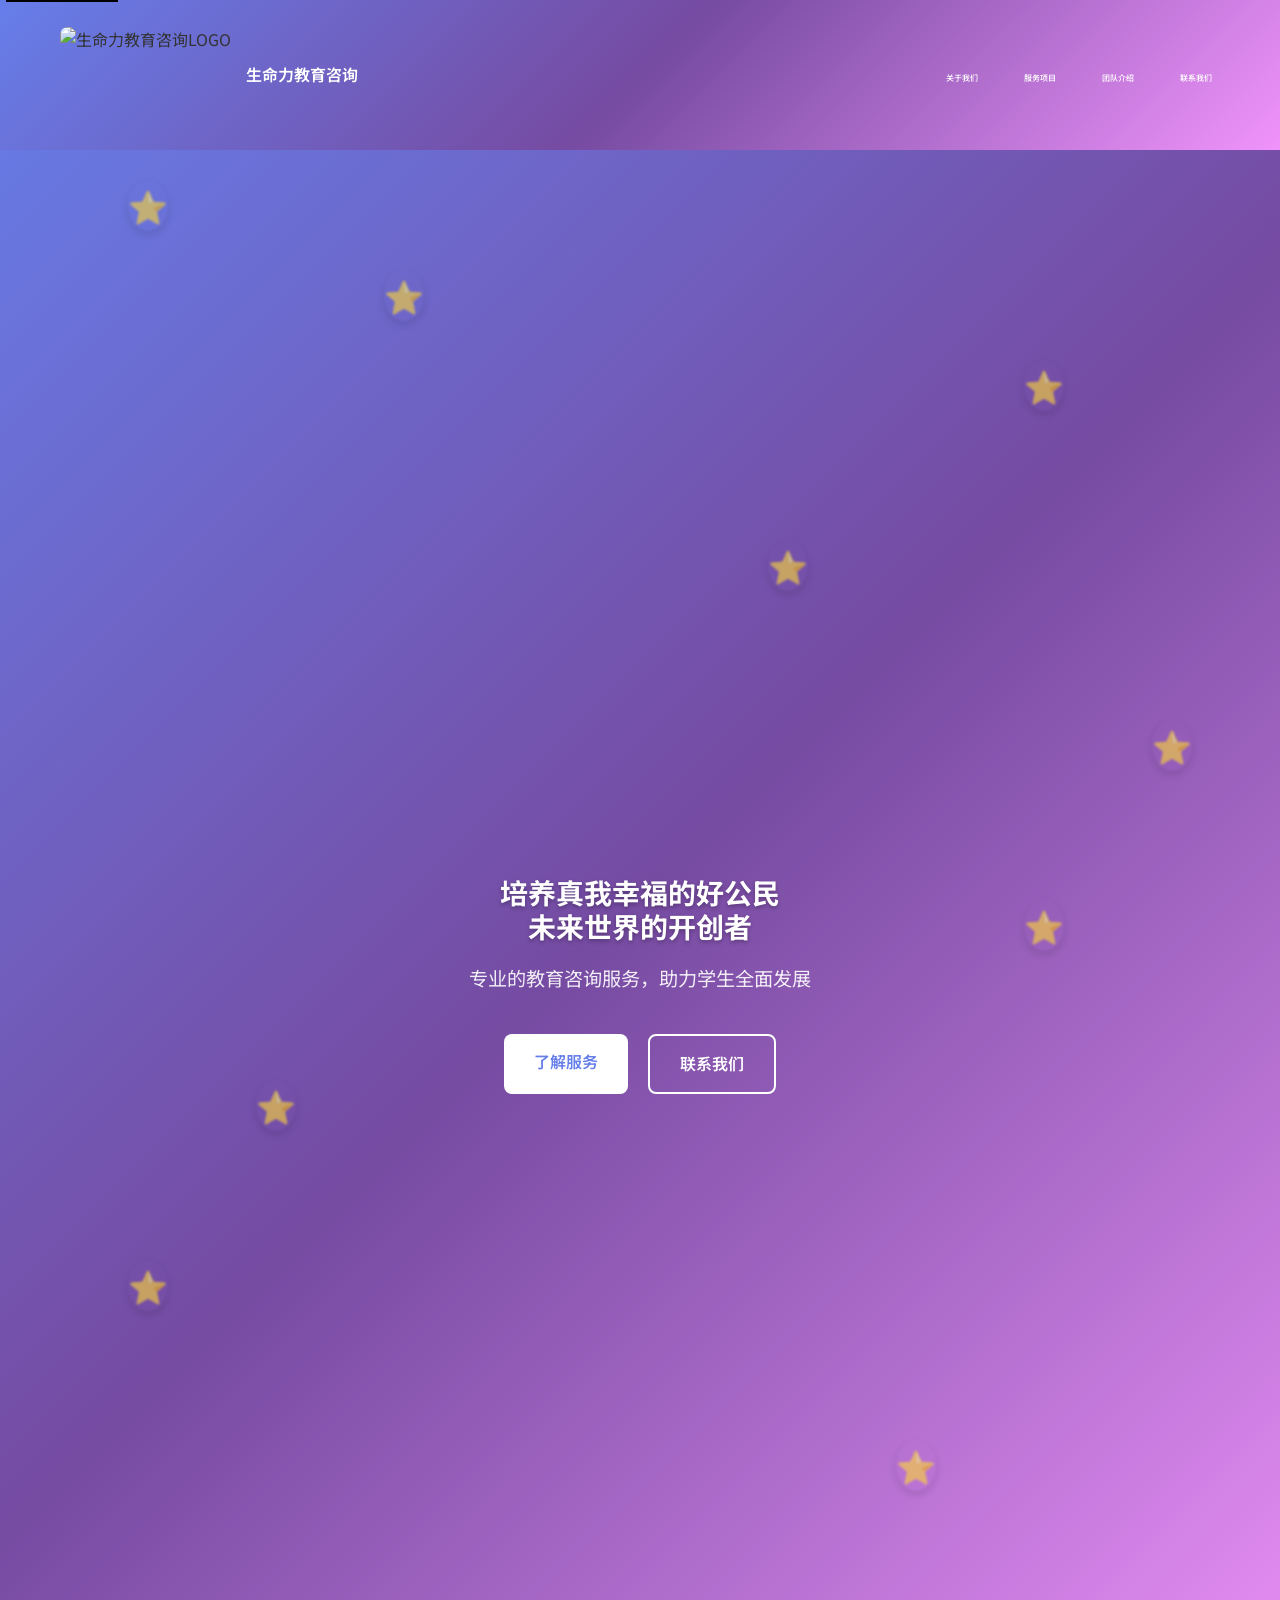
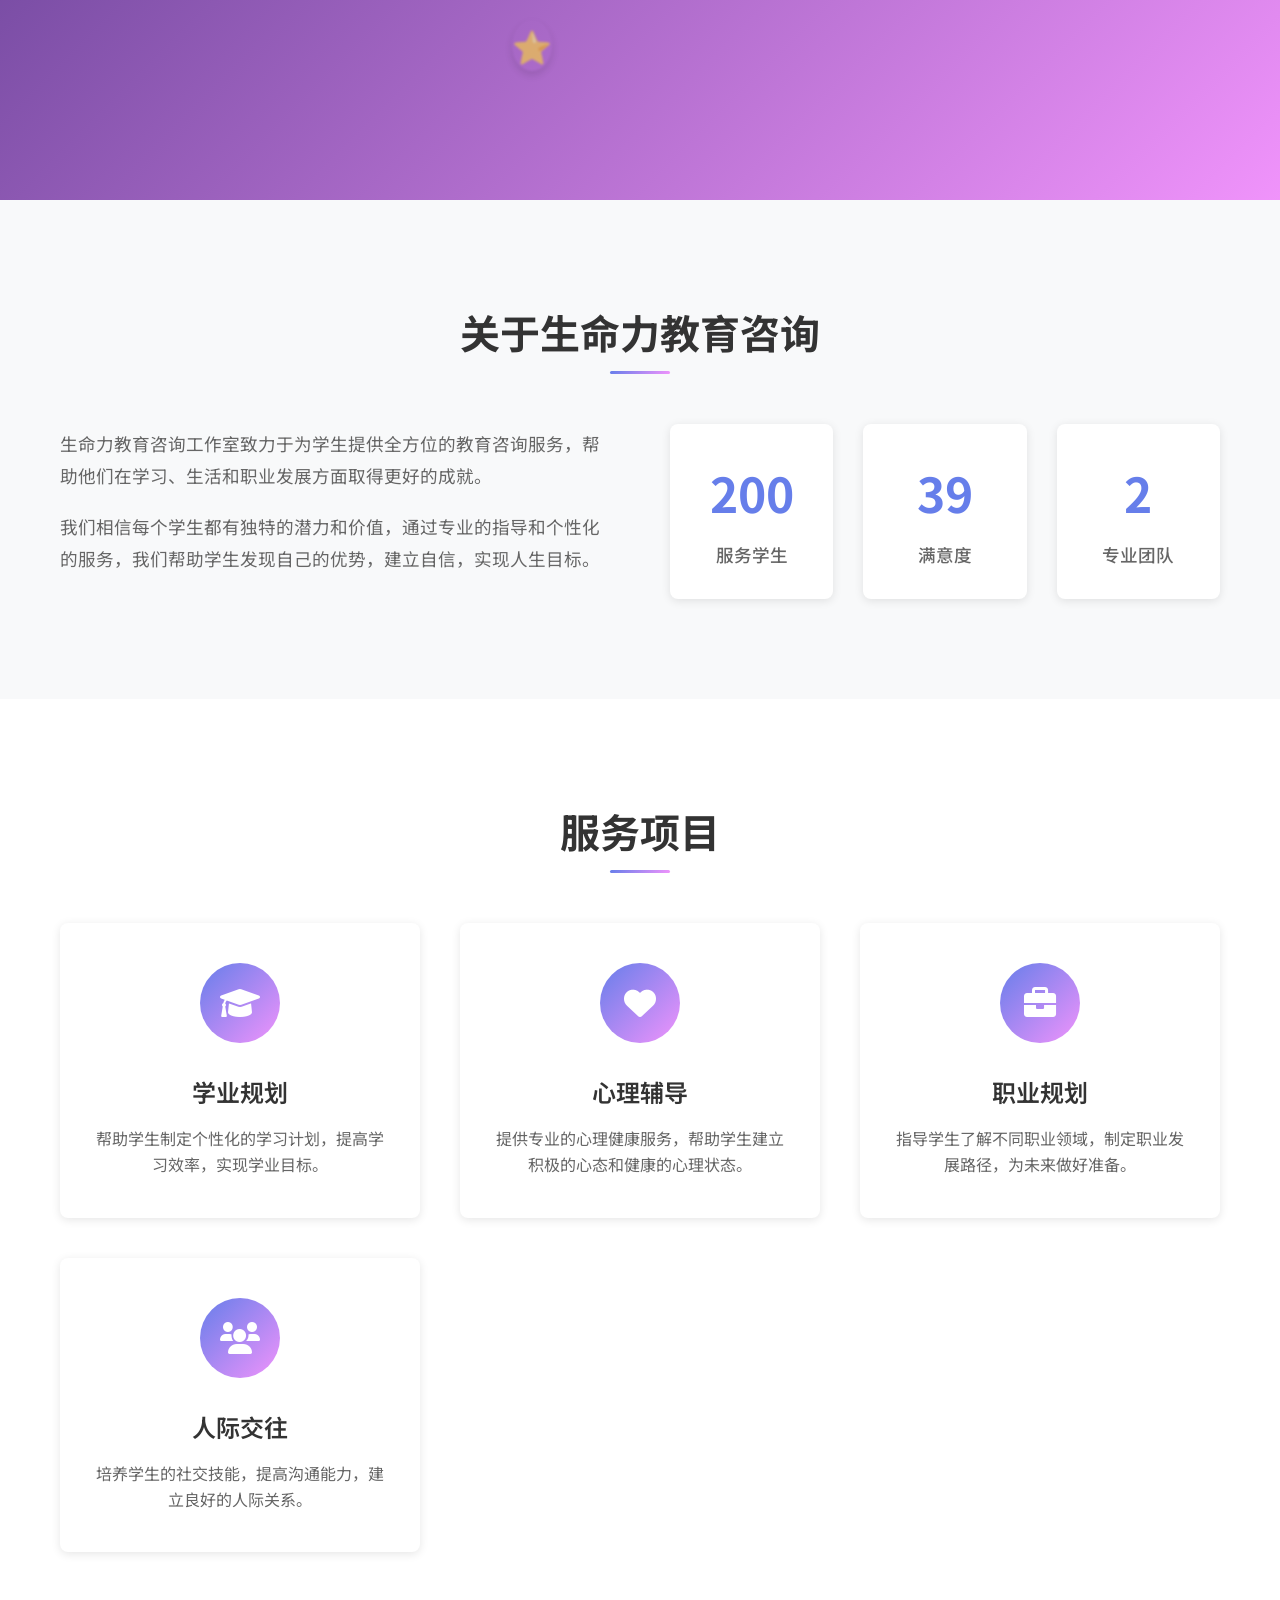
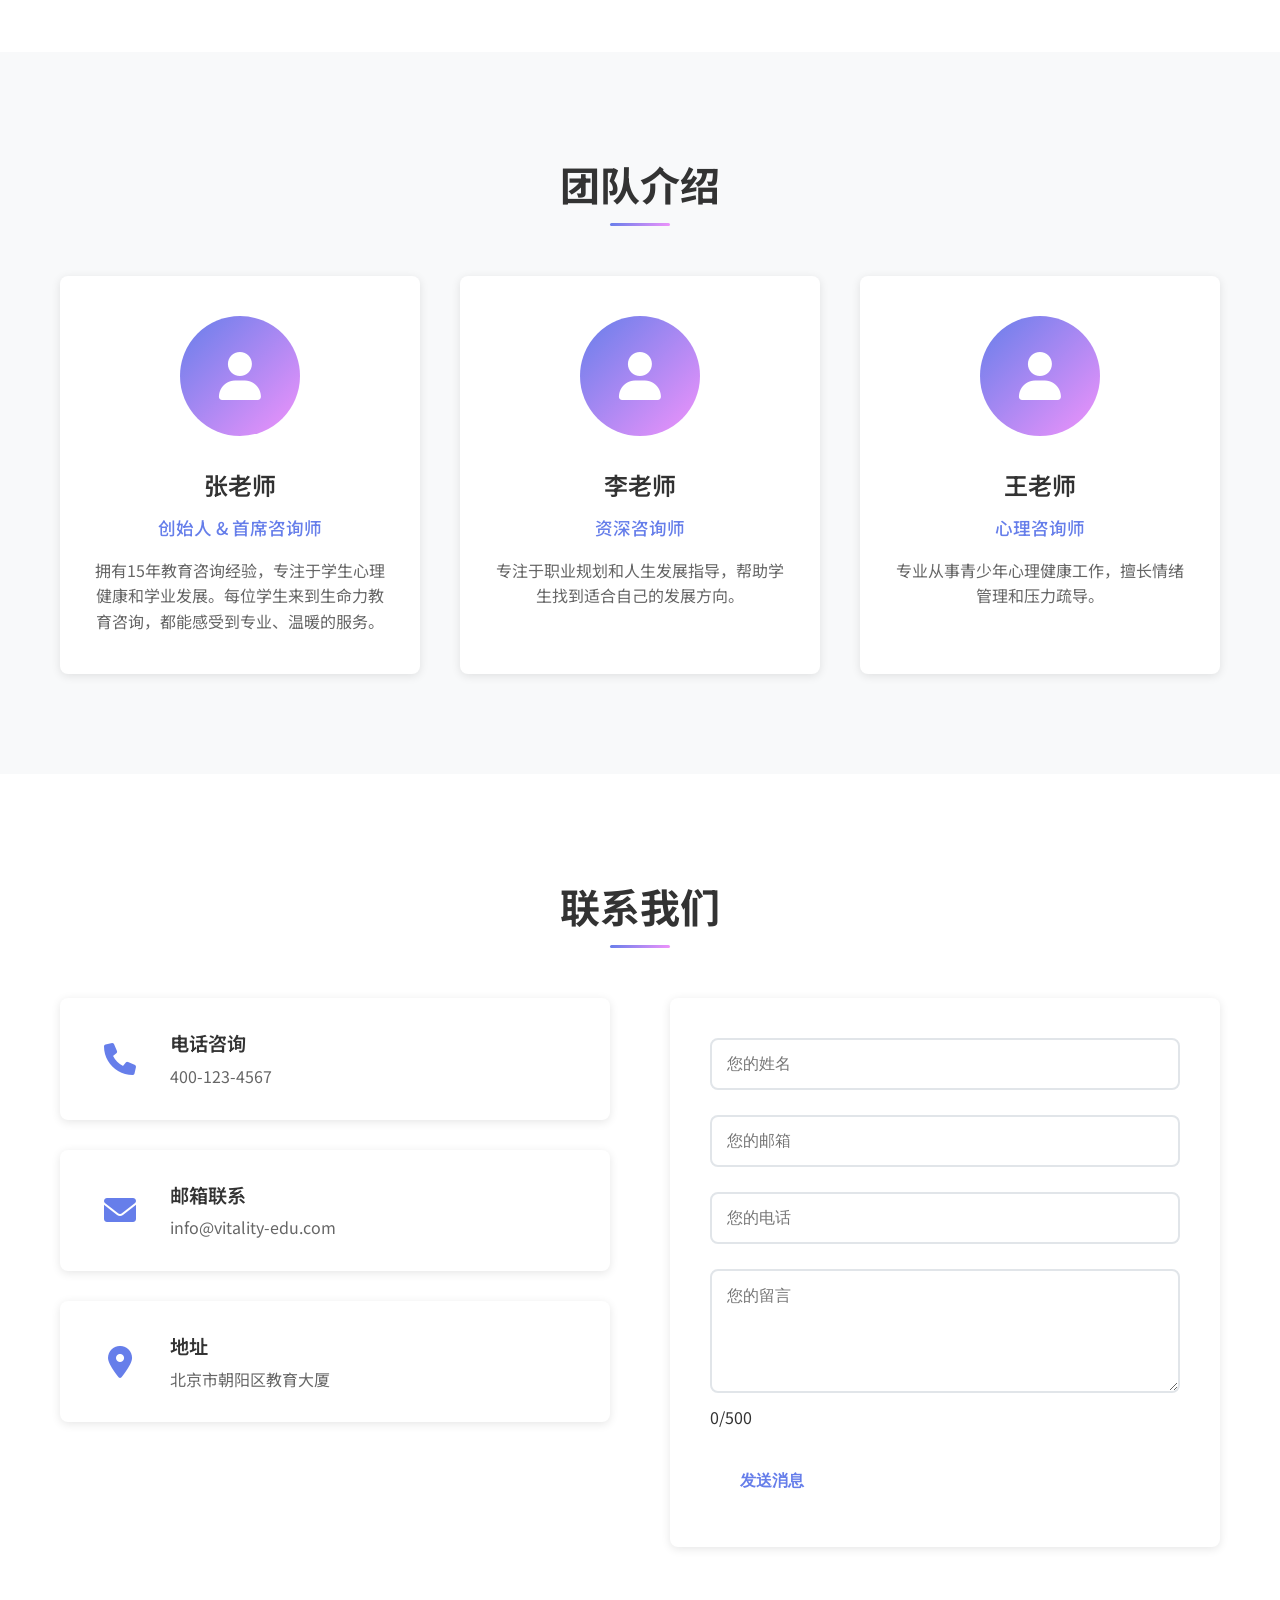
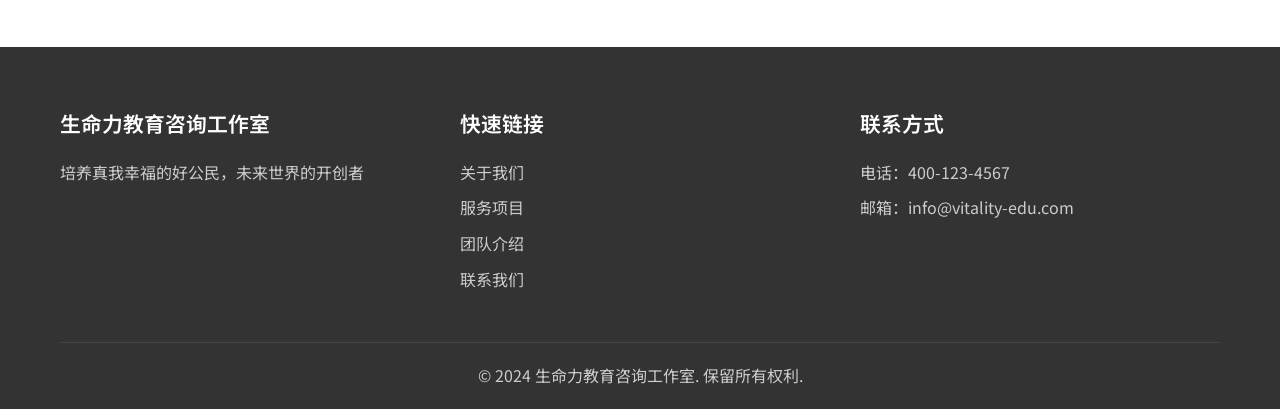
==== commit a9d44fc8: "重建网站文件，准备覆盖推送到sml仓库" ====
--- a/website/index.html
+++ b/website/index.html
@@ -3,1016 +3,280 @@
 <head>
     <meta charset="UTF-8">
     <meta name="viewport" content="width=device-width, initial-scale=1.0">
-    <title>生命力教育咨询工作室 - 培养真我幸福的好公民</title>
+    <title>生命力教育咨询工作室</title>
     
     <!-- PWA Meta Tags -->
-    <meta name="description" content="生命力教育咨询工作室 - 培养真我幸福的好公民和未来世界的开创者">
-    <meta name="keywords" content="教育咨询,生命力教育咨询,个性化教育,导师制,清华北大,哈佛">
+    <meta name="description" content="生命力教育咨询工作室 - 培养真我幸福的好公民，未来世界的开创者">
+    <meta name="keywords" content="生命力教育咨询,教育咨询,学生发展,心理健康,职业规划">
     <meta name="author" content="生命力教育咨询工作室">
-    <meta name="theme-color" content="#2ECC71">
-    <meta name="apple-mobile-web-app-capable" content="yes">
-    <meta name="apple-mobile-web-app-status-bar-style" content="default">
+    <meta name="theme-color" content="#667eea">
     <meta name="apple-mobile-web-app-title" content="生命力教育咨询">
-    <meta name="msapplication-TileColor" content="#2ECC71">
-    <meta name="msapplication-TileImage" content="/icon-192.png">
-    
-    <!-- PWA Manifest -->
     <link rel="manifest" href="manifest.json">
-    <link rel="icon" type="image/png" sizes="192x192" href="[data-uri]">
-    <link rel="apple-touch-icon" href="[data-uri]">
-    
-    <!-- Stylesheets -->
+    <link rel="icon" type="image/png" sizes="192x192" href="images/icon-192.png">
+    <link rel="icon" type="image/png" sizes="512x512" href="images/icon-512.png">
+    <link rel="apple-touch-icon" href="images/apple-touch-icon.png">
+    
+    <!-- Google Fonts -->
+    <link href="https://fonts.googleapis.com/css2?family=Noto+Sans+SC:wght@300;400;500;600;700&display=swap" rel="stylesheet">
+    
+    <!-- Font Awesome -->
+    <link rel="stylesheet" href="https://cdnjs.cloudflare.com/ajax/libs/font-awesome/6.0.0/css/all.min.css">
+    
+    <!-- Custom CSS -->
     <link rel="stylesheet" href="styles.css">
-    <link href="https://fonts.googleapis.com/css2?family=Noto+Sans+SC:wght@300;400;500;700&display=swap" rel="stylesheet">
-    <link rel="stylesheet" href="https://cdnjs.cloudflare.com/ajax/libs/font-awesome/6.0.0/css/all.min.css">
 </head>
 <body>
-    <!-- 导航栏 -->
+    <!-- Navigation -->
     <nav class="navbar">
         <div class="nav-container">
             <div class="nav-logo">
-                <i class="fas fa-seedling"></i>
-                <span>生命力教育咨询</span>
+                <img src="images/logo.png" alt="生命力教育咨询LOGO" class="site-logo">
+                <span class="nav-logo-text">生命力教育咨询</span>
             </div>
             <ul class="nav-menu">
-                <li><a href="#home">首页</a></li>
                 <li><a href="#about">关于我们</a></li>
                 <li><a href="#services">服务项目</a></li>
-                <li><a href="#capabilities">核心能力</a></li>
-                <li><a href="#team">师资团队</a></li>
-                <li><a href="#achievements">教育成果</a></li>
+                <li><a href="#team">团队介绍</a></li>
                 <li><a href="#contact">联系我们</a></li>
             </ul>
-            <div class="nav-toggle">
-                <span></span>
-                <span></span>
-                <span></span>
+            <div class="hamburger">
+                <span class="bar"></span>
+                <span class="bar"></span>
+                <span class="bar"></span>
             </div>
         </div>
     </nav>
 
-    <!-- 主页横幅 -->
+    <!-- Hero Section -->
     <section id="home" class="hero">
+        <div class="floating-icons">
+            <div class="floating-icon">⭐️</div>
+            <div class="floating-icon">⭐️</div>
+            <div class="floating-icon">⭐️</div>
+            <div class="floating-icon">⭐️</div>
+            <div class="floating-icon">⭐️</div>
+            <div class="floating-icon">⭐️</div>
+            <div class="floating-icon">⭐️</div>
+            <div class="floating-icon">⭐️</div>
+            <div class="floating-icon">⭐️</div>
+            <div class="floating-icon">⭐️</div>
+        </div>
         <div class="hero-content">
-            <div class="hero-text">
-                <h1 class="hero-title">
-                    <span class="title-line">培养真我幸福的好公民</span>
-                    <span class="title-line">未来世界的开创者</span>
-                </h1>
-                <p class="hero-subtitle">全球大中小学生、家长及职业人士的教育咨询专家</p>
-                <div class="hero-stats">
-                    <div class="stat-item">
-                        <span class="stat-number">7</span>
-                        <span class="stat-label">国家学员</span>
-                    </div>
-                    <div class="stat-item">
-                        <span class="stat-number">23</span>
-                        <span class="stat-label">核心能力</span>
-                    </div>
-                    <div class="stat-item">
-                        <span class="stat-number">100%</span>
-                        <span class="stat-label">个性化定制</span>
-                    </div>
-                </div>
-                <div class="hero-buttons">
-                    <button class="btn-primary">立即咨询</button>
-                    <button class="btn-secondary">了解更多</button>
-                </div>
-            </div>
-            <div class="hero-visual">
-                <div class="floating-elements">
-                    <div class="floating-icon floating" style="--delay: 0s">
-                        <span style="font-size: 2rem;">⭐️</span>
-                    </div>
-                    <div class="floating-icon floating" style="--delay: 1s">
-                        <span style="font-size: 2rem;">⭐️</span>
-                    </div>
-                    <div class="floating-icon floating" style="--delay: 2s">
-                        <span style="font-size: 2rem;">⭐️</span>
-                    </div>
-                    <div class="floating-icon floating" style="--delay: 3s">
-                        <span style="font-size: 2rem;">⭐️</span>
-                    </div>
-                </div>
-            </div>
-        </div>
-        <div class="scroll-indicator">
-            <div class="scroll-arrow"></div>
-        </div>
-    </section>
-
-    <!-- 关于我们 -->
+            <h1 class="hero-title">培养真我幸福的好公民<br>未来世界的开创者</h1>
+            <p class="hero-subtitle">专业的教育咨询服务，助力学生全面发展</p>
+            <div class="hero-buttons">
+                <a href="#services" class="btn btn-primary">了解服务</a>
+                <a href="#contact" class="btn btn-secondary">联系我们</a>
+            </div>
+        </div>
+    </section>
+
+    <!-- About Section -->
     <section id="about" class="about">
         <div class="container">
-            <div class="section-header">
-                <h2>关于生命力教育咨询</h2>
-                <p>成立于2018年，专注于服务全球大中小学生、家长及职业人士的教育咨询机构</p>
-            </div>
+            <h2 class="section-title">关于生命力教育咨询</h2>
             <div class="about-content">
                 <div class="about-text">
-                    <div class="mission-card">
-                        <h3><i class="fas fa-bullseye"></i> 教育使命</h3>
-                        <p>培养真我幸福的好公民和未来世界的开创者</p>
-                    </div>
-                    <div class="vision-card">
-                        <h3><i class="fas fa-eye"></i> 教育愿景</h3>
-                        <p>通过个性化导师制，帮助学员制定百年人生规划</p>
-                    </div>
-                    <div class="values-card">
-                        <h3><i class="fas fa-handshake"></i> 核心价值观</h3>
-                        <p>高奉献教师团队、互相尊重、高薪酬的公平双赢理念</p>
-                    </div>
-                </div>
-                <div class="about-visual">
-                    <div class="timeline">
-                        <div class="timeline-item">
-                            <div class="timeline-dot"></div>
-                            <div class="timeline-content">
-                                <h4>2018年</h4>
-                                <p>生命力教育咨询工作室成立</p>
-                            </div>
-                        </div>
-                        <div class="timeline-item">
-                            <div class="timeline-dot"></div>
-                            <div class="timeline-content">
-                                <h4>2019年</h4>
-                                <p>获得北大文教授高度评价</p>
-                            </div>
-                        </div>
-                        <div class="timeline-item">
-                            <div class="timeline-dot"></div>
-                            <div class="timeline-content">
-                                <h4>2020年</h4>
-                                <p>复旦孙教授认可教育理念</p>
-                            </div>
-                        </div>
-                        <div class="timeline-item">
-                            <div class="timeline-dot"></div>
-                            <div class="timeline-content">
-                                <h4>2025年</h4>
-                                <p>服务全球五大洲学员</p>
-                            </div>
-                        </div>
-                    </div>
-                </div>
-            </div>
-        </div>
-    </section>
-
-    <!-- 服务项目 -->
+                    <p>生命力教育咨询工作室致力于为学生提供全方位的教育咨询服务，帮助他们在学习、生活和职业发展方面取得更好的成就。</p>
+                    <p>我们相信每个学生都有独特的潜力和价值，通过专业的指导和个性化的服务，我们帮助学生发现自己的优势，建立自信，实现人生目标。</p>
+                </div>
+                <div class="about-stats">
+                    <div class="stat-item">
+                        <div class="stat-number" data-target="500">0</div>
+                        <div class="stat-label">服务学生</div>
+                    </div>
+                    <div class="stat-item">
+                        <div class="stat-number" data-target="98">0</div>
+                        <div class="stat-label">满意度</div>
+                    </div>
+                    <div class="stat-item">
+                        <div class="stat-number" data-target="5">0</div>
+                        <div class="stat-label">专业团队</div>
+                    </div>
+                </div>
+            </div>
+        </div>
+    </section>
+
+    <!-- Services Section -->
     <section id="services" class="services">
         <div class="container">
-            <div class="section-header">
-                <h2>核心服务项目</h2>
-                <p>为不同年龄段和需求的学员提供个性化教育咨询服务</p>
-            </div>
+            <h2 class="section-title">服务项目</h2>
             <div class="services-grid">
                 <div class="service-card">
-                    <div class="service-icon scaling">
-                        <i class="fas fa-university"></i>
-                    </div>
-                    <h3>清华北大本硕博生教育咨询</h3>
-                    <p>为顶尖学府学生提供学术突破与职业发展指导</p>
-                    <ul>
-                        <li>学术规划与研究方向</li>
-                        <li>职业发展路径设计</li>
-                        <li>国际交流与合作机会</li>
-                    </ul>
-                </div>
-                <div class="service-card">
-                    <div class="service-icon scaling">
-                        <i class="fas fa-child"></i>
-                    </div>
-                    <h3>中小学生导师课</h3>
-                    <p>为幼儿园到高中学生提供全方位成长指导</p>
-                    <ul>
-                        <li>学业成绩提升</li>
-                        <li>综合素质培养</li>
-                        <li>国际名校申请</li>
-                    </ul>
-                </div>
-                <div class="service-card">
-                    <div class="service-icon scaling">
+                    <div class="service-icon">
+                        <i class="fas fa-graduation-cap"></i>
+                    </div>
+                    <h3>学业规划</h3>
+                    <p>帮助学生制定个性化的学习计划，提高学习效率，实现学业目标。</p>
+                </div>
+                <div class="service-card">
+                    <div class="service-icon">
+                        <i class="fas fa-heart"></i>
+                    </div>
+                    <h3>心理辅导</h3>
+                    <p>提供专业的心理健康服务，帮助学生建立积极的心态和健康的心理状态。</p>
+                </div>
+                <div class="service-card">
+                    <div class="service-icon">
+                        <i class="fas fa-briefcase"></i>
+                    </div>
+                    <h3>职业规划</h3>
+                    <p>指导学生了解不同职业领域，制定职业发展路径，为未来做好准备。</p>
+                </div>
+                <div class="service-card">
+                    <div class="service-icon">
                         <i class="fas fa-users"></i>
                     </div>
-                    <h3>父母家庭教育课程</h3>
-                    <p>帮助家长提升教育能力，改善亲子关系</p>
-                    <ul>
-                        <li>家庭教育规划研讨</li>
-                        <li>育婴咨询指导</li>
-                        <li>亲子关系优化</li>
-                    </ul>
-                </div>
-                <div class="service-card">
-                    <div class="service-icon scaling">
-                        <i class="fas fa-briefcase"></i>
-                    </div>
-                    <h3>职业发展咨询</h3>
-                    <p>为职业人士提供晋升与收入增长指导</p>
-                    <ul>
-                        <li>职业规划与转型</li>
-                        <li>技能提升与认证</li>
-                        <li>创业指导与支持</li>
-                    </ul>
-                </div>
-            </div>
-        </div>
-    </section>
-
-    <!-- 核心能力培养 -->
-    <section id="capabilities" class="capabilities">
-        <div class="container">
-            <div class="section-header">
-                <h2>23项核心能力培养</h2>
-                <p>为每位学员制定个性化的百年人生规划，培养受益终生的核心竞争力</p>
-            </div>
-            
-            <div class="capabilities-grid">
-                <div class="capability-card">
-                    <div class="capability-icon pulse">
-                        <i class="fas fa-heart"></i>
-                    </div>
-                    <h3>提升自信心</h3>
-                    <p>建立健康的自我认知，培养积极向上的心态</p>
-                </div>
-                
-                <div class="capability-card">
-                    <div class="capability-icon pulse">
-                        <i class="fas fa-graduation-cap"></i>
-                    </div>
-                    <h3>提升升学、留学成功率</h3>
-                    <p>制定科学的升学规划，提高名校录取概率</p>
-                </div>
-                
-                <div class="capability-card">
-                    <div class="capability-icon pulse">
-                        <i class="fas fa-rocket"></i>
-                    </div>
-                    <h3>提升内驱力、人生规划意识</h3>
-                    <p>培养自主学习能力，树立远大志向</p>
-                </div>
-                
-                <div class="capability-card">
-                    <div class="capability-icon pulse">
-                        <i class="fas fa-users"></i>
-                    </div>
-                    <h3>提升亲子关系、兄弟姐妹关系</h3>
-                    <p>改善家庭关系，创造和谐成长环境</p>
-                </div>
-                
-                <div class="capability-card">
-                    <div class="capability-icon pulse">
-                        <i class="fas fa-book"></i>
-                    </div>
-                    <h3>提升自主学习能力</h3>
-                    <p>养成良好学习习惯，提高学习效率</p>
-                </div>
-                
-                <div class="capability-card">
-                    <div class="capability-icon pulse">
-                        <i class="fas fa-lightbulb"></i>
-                    </div>
-                    <h3>提升自我反思教育能力</h3>
-                    <p>培养批判性思维，提升自我认知</p>
-                </div>
-                
-                <div class="capability-card">
-                    <div class="capability-icon pulse">
-                        <i class="fas fa-user-tie"></i>
-                    </div>
-                    <h3>养成良好个性、风格、人格</h3>
-                    <p>培养独特的人格魅力，建立个人品牌</p>
-                </div>
-                
-                <div class="capability-card">
-                    <div class="capability-icon pulse">
-                        <i class="fas fa-shield-alt"></i>
-                    </div>
-                    <h3>提升抗逆力</h3>
-                    <p>培养面对挫折的勇气和韧性</p>
-                </div>
-                
-                <div class="capability-card">
-                    <div class="capability-icon pulse">
-                        <i class="fas fa-hands-helping"></i>
-                    </div>
-                    <h3>提升公益精神、感恩力</h3>
-                    <p>培养社会责任感，学会感恩回报</p>
-                </div>
-                
-                <div class="capability-card">
-                    <div class="capability-icon pulse">
-                        <i class="fas fa-clock"></i>
-                    </div>
-                    <h3>提升契约精神、规则意识</h3>
-                    <p>培养守时素养，建立诚信品格</p>
-                </div>
-                
-                <div class="capability-card">
-                    <div class="capability-icon pulse">
-                        <i class="fas fa-brain"></i>
-                    </div>
-                    <h3>提升批判性思维</h3>
-                    <p>培养解决复杂问题的能力</p>
-                </div>
-                
-                <div class="capability-card">
-                    <div class="capability-icon pulse">
-                        <i class="fas fa-globe"></i>
-                    </div>
-                    <h3>提升国际视野、格局境界</h3>
-                    <p>培养全球化思维，拓展人生格局</p>
-                </div>
-                
-                <div class="capability-card">
-                    <div class="capability-icon pulse">
-                        <i class="fas fa-expand-arrows-alt"></i>
-                    </div>
-                    <h3>提升个人成长空间</h3>
-                    <p>为未来发展预留充足空间</p>
-                </div>
-                
-                <div class="capability-card">
-                    <div class="capability-icon pulse">
-                        <i class="fas fa-lightbulb"></i>
-                    </div>
-                    <h3>提升创新力、好奇心、想象力</h3>
-                    <p>开展创新项目实践，培养创造力</p>
-                </div>
-                
-                <div class="capability-card">
-                    <div class="capability-icon pulse">
-                        <i class="fas fa-handshake"></i>
-                    </div>
-                    <h3>提升人际交流能力、合作能力</h3>
-                    <p>培养领导力，提升团队协作能力</p>
-                </div>
-                
-                <div class="capability-card">
-                    <div class="capability-icon pulse">
-                        <i class="fas fa-balance-scale"></i>
-                    </div>
-                    <h3>提升承担责任精神</h3>
-                    <p>培养责任感，学会承担责任</p>
-                </div>
-                
-                <div class="capability-card">
-                    <div class="capability-icon pulse">
-                        <i class="fas fa-heartbeat"></i>
-                    </div>
-                    <h3>提升身心健康、共情力</h3>
-                    <p>关注身心健康，培养同理心</p>
-                </div>
-                
-                <div class="capability-card">
-                    <div class="capability-icon pulse">
-                        <i class="fas fa-running"></i>
-                    </div>
-                    <h3>提升良好运动习惯</h3>
-                    <p>培养健康的生活方式</p>
-                </div>
-                
-                <div class="capability-card">
-                    <div class="capability-icon pulse">
-                        <i class="fas fa-book-open"></i>
-                    </div>
-                    <h3>提升阅读习惯</h3>
-                    <p>开展经典书籍导读，培养阅读兴趣</p>
-                </div>
-                
-                <div class="capability-card">
-                    <div class="capability-icon pulse">
-                        <i class="fas fa-briefcase"></i>
-                    </div>
-                    <h3>提升职业兴趣</h3>
-                    <p>开展职业探索，明确职业方向</p>
-                </div>
-                
-                <div class="capability-card">
-                    <div class="capability-icon pulse">
-                        <i class="fas fa-piggy-bank"></i>
-                    </div>
-                    <h3>提升储蓄习惯、财商</h3>
-                    <p>培养理财意识，提升财商素养</p>
-                </div>
-                
-                <div class="capability-card">
-                    <div class="capability-icon pulse">
-                        <i class="fas fa-calendar-alt"></i>
-                    </div>
-                    <h3>制定《100年人生规划》</h3>
-                    <p>制定长期人生规划并积极迭代执行</p>
-                </div>
-                
-                <div class="capability-card">
-                    <div class="capability-icon pulse">
-                        <i class="fas fa-chalkboard-teacher"></i>
-                    </div>
-                    <h3>提升家长教育能力</h3>
-                    <p>提升教育理论、素养、艺术、原则、底线</p>
-                </div>
-            </div>
-            
-            <div class="capabilities-summary">
-                <div class="summary-card">
-                    <h3><i class="fas fa-target"></i> 个性化定制</h3>
-                    <p>每位学生来到生命力教育咨询，都带着独特的教育目标。我们为学生制定长期的个性化解决方案，帮助学生打造受益终生的核心竞争力。</p>
-                </div>
-                <div class="summary-card">
-                    <h3><i class="fas fa-chart-line"></i> 持续提升</h3>
-                    <p>通过科学和艺术的全人教育模式，不断地提升个性化教育目标的实现概率，让每位学员都能实现自己的梦想。</p>
-                </div>
-            </div>
-        </div>
-    </section>
-
-    <!-- 师资团队 -->
+                    <h3>人际交往</h3>
+                    <p>培养学生的社交技能，提高沟通能力，建立良好的人际关系。</p>
+                </div>
+            </div>
+        </div>
+    </section>
+
+    <!-- Team Section -->
     <section id="team" class="team">
         <div class="container">
-            <div class="section-header">
-                <h2>国际化师资团队</h2>
-                <p>来自哈佛、清华、北大等名校的教授、博导、博士后及优秀学霸</p>
-            </div>
-            
-            <!-- 创始人详细介绍 -->
-            <div class="founder-section">
-                <div class="founder-card">
-                    <div class="founder-avatar">
-                        <i class="fas fa-crown"></i>
-                    </div>
-                    <div class="founder-info">
-                        <h3>Kaiwen</h3>
-                        <p class="founder-title">生命力教育咨询工作室 创始人 & 首席导师</p>
-                        <div class="founder-credentials">
-                            <span>北京大学客座讲师</span>
-                            <span>北大《教育与幸福》本科课助教</span>
-                            <span>复旦《健康心理学》硕博课助教</span>
-                            <span>北清本硕博生毕业论文联合指导老师</span>
-                            <span>北大清华本硕博博后讲师的《人生规划》老师</span>
-                            <span>《教育原则》系列电子书作者</span>
-                            <span>清北星空网球赛创始人</span>
-                        </div>
-                        <p class="founder-description">师从著名教育家文教授和心理学家孙教授，开创了横跨5~40+岁学员的全教育阶段、全球化、高端的新型导师制教育模式。</p>
-                        
-                        <div class="founder-quotes">
-                            <div class="quote-card">
-                                <h4>北大文教授评价</h4>
-                                <p>"生命力教育咨询这份事业真的很有意义，祝贺你。你不会退休，谢幕时会有很多很多人为你流泪！"</p>
-                                <span class="quote-author">— 原北大教育学院院长/书记</span>
-                            </div>
-                            <div class="quote-card">
-                                <h4>复旦孙教授评价</h4>
-                                <p>"你是开发老年人口红利（退休教授当大中小学生导师）的探索者，别人帮老人理财富，你帮老人理智慧。"</p>
-                                <span class="quote-author">— 复旦心理学系创始系主任</span>
-                            </div>
-                        </div>
-                    </div>
-                </div>
-            </div>
-            
-            <!-- 青春导师团队 -->
-            <div class="team-section">
-                <h3 class="team-subtitle">青春导师团队</h3>
-                <div class="team-grid">
-                    <div class="team-card">
-                        <div class="team-avatar">
-                            <i class="fas fa-user-graduate"></i>
-                        </div>
-                        <h3>Tony老师</h3>
-                        <p class="team-title">哈佛大学导师</p>
-                        <div class="team-credentials">
-                            <span>美国哈佛大学城市建筑和房地产专业本科</span>
-                            <span>清华苏世民书院硕士</span>
-                            <span>哈佛肯尼迪学院社会创新研究员</span>
-                            <span>《福布斯》U30精英奖</span>
-                            <span>GBCC十大杰出青年领袖奖</span>
-                        </div>
-                    </div>
-                    
-                    <div class="team-card">
-                        <div class="team-avatar">
-                            <i class="fas fa-user-graduate"></i>
-                        </div>
-                        <h3>王老师</h3>
-                        <p class="team-title">哈佛教育学硕士</p>
-                        <div class="team-credentials">
-                            <span>美国哈佛大学教育学硕士</span>
-                            <span>复旦十佳优秀本科毕业生</span>
-                            <span>复旦外语系绩点第一名</span>
-                        </div>
-                    </div>
-                    
-                    <div class="team-card">
-                        <div class="team-avatar">
-                            <i class="fas fa-user-graduate"></i>
-                        </div>
-                        <h3>W老师</h3>
-                        <p class="team-title">清华哲学硕士</p>
-                        <div class="team-credentials">
-                            <span>清华绩点专业第一名</span>
-                            <span>美国斯坦福大学交流生</span>
-                            <span>清北联合粤歌赛冠军</span>
-                            <span>复旦新闻不字冠本科</span>
-                            <span>复旦十大歌手大赛冠军</span>
-                        </div>
-                    </div>
-                    
-                    <div class="team-card">
-                        <div class="team-avatar">
-                            <i class="fas fa-user-graduate"></i>
-                        </div>
-                        <h3>O老师</h3>
-                        <p class="team-title">清华苏世民书院硕士</p>
-                        <div class="team-credentials">
-                            <span>清华苏世民书院硕士</span>
-                            <span>安永会计师事务所纽约/香港高级顾问</span>
-                        </div>
-                    </div>
-                    
-                    <div class="team-card">
-                        <div class="team-avatar">
-                            <i class="fas fa-user-graduate"></i>
-                        </div>
-                        <h3>曾老师</h3>
-                        <p class="team-title">北大医学/光华管理学院双学位</p>
-                        <div class="team-credentials">
-                            <span>北大医学/光华管理学院双学位本科生</span>
-                            <span>人大附中年级第一名</span>
-                        </div>
-                    </div>
-                    
-                    <div class="team-card">
-                        <div class="team-avatar">
-                            <i class="fas fa-user-graduate"></i>
-                        </div>
-                        <h3>B老师</h3>
-                        <p class="team-title">清华计算机系硕士</p>
-                        <div class="team-credentials">
-                            <span>清华计算机系硕士生</span>
-                            <span>中国徐州国际武术大赛跆拳道金牌🏅</span>
-                        </div>
-                    </div>
-                    
-                    <div class="team-card">
-                        <div class="team-avatar">
-                            <i class="fas fa-user-graduate"></i>
-                        </div>
-                        <h3>袁老师</h3>
-                        <p class="team-title">清华/香港大学双学位</p>
-                        <div class="team-credentials">
-                            <span>清华/香港大学法律和工商管理双学位本科生</span>
-                            <span>香港大学经济管理学院杰出领袖奖</span>
-                        </div>
-                    </div>
-                    
-                    <div class="team-card">
-                        <div class="team-avatar">
-                            <i class="fas fa-user-graduate"></i>
-                        </div>
-                        <h3>贺老师</h3>
-                        <p class="team-title">清华北大联合培养博士生</p>
-                        <div class="team-credentials">
-                            <span>清华北大联合培养博士生</span>
-                            <span>绩点4.0满分</span>
-                        </div>
-                    </div>
-                    
-                    <div class="team-card">
-                        <div class="team-avatar">
-                            <i class="fas fa-user-graduate"></i>
-                        </div>
-                        <h3>韩老师</h3>
-                        <p class="team-title">清华水利系博士生</p>
-                        <div class="team-credentials">
-                            <span>清华水利系博士生</span>
-                            <span>清华优秀硕士毕业生</span>
-                        </div>
-                    </div>
-                    
-                    <div class="team-card">
-                        <div class="team-avatar">
-                            <i class="fas fa-user-graduate"></i>
-                        </div>
-                        <h3>A老师</h3>
-                        <p class="team-title">清华计算机系本科生</p>
-                        <div class="team-credentials">
-                            <span>清华计算机系本科生</span>
-                            <span>绩点4.0满分</span>
-                        </div>
-                    </div>
-                </div>
-            </div>
-            
-            <!-- 教育理念 -->
-            <div class="philosophy-section">
-                <h3 class="philosophy-title">三大教育基石</h3>
-                <div class="philosophy-grid">
-                    <div class="philosophy-card">
-                        <div class="philosophy-icon">
-                            <i class="fas fa-heart"></i>
-                        </div>
-                        <h4>教师高奉献</h4>
-                        <p>老师愿意花更多的时间和精力去支持学生（家长）成长和获得学费10倍、100倍的高回报。</p>
-                    </div>
-                    <div class="philosophy-card">
-                        <div class="philosophy-icon">
-                            <i class="fas fa-handshake"></i>
-                        </div>
-                        <h4>互相高尊重</h4>
-                        <p>老师、学生、家长互相尊重对方、积极合作，共同创造最佳教育环境。</p>
-                    </div>
-                    <div class="philosophy-card">
-                        <div class="philosophy-icon">
-                            <i class="fas fa-coins"></i>
-                        </div>
-                        <h4>教师高薪酬</h4>
-                        <p>学生/家长给老师相应的高薪酬，实现公平和双赢的教育生态。</p>
-                    </div>
-                </div>
-            </div>
-        </div>
-    </section>
-
-    <!-- 教育成果 -->
-    <section id="achievements" class="achievements">
-        <div class="container">
-            <div class="section-header">
-                <h2>卓越教育成果</h2>
-                <p>覆盖各年龄段学员的显著成就，横跨5~40+岁全教育阶段</p>
-            </div>
-            
-            <!-- 统计数据 -->
-            <div class="stats-grid">
-                <div class="stat-card">
-                    <div class="stat-number">1000+</div>
-                    <div class="stat-label">累计学员</div>
-                </div>
-                <div class="stat-card">
-                    <div class="stat-number">7</div>
-                    <div class="stat-label">服务国家</div>
-                </div>
-                <div class="stat-card">
-                    <div class="stat-number">98.5%</div>
-                    <div class="stat-label">成功率</div>
-                </div>
-                <div class="stat-card">
-                    <div class="stat-number">23</div>
-                    <div class="stat-label">核心能力</div>
-                </div>
-            </div>
-
-            <!-- 按年龄段分类的成果 -->
-            <div class="achievements-categories">
-                <div class="category-tabs">
-                    <button class="tab-btn active" data-category="all">全部成果</button>
-                    <button class="tab-btn" data-category="preschool">学前阶段</button>
-                    <button class="tab-btn" data-category="primary">小学阶段</button>
-                    <button class="tab-btn" data-category="secondary">中学阶段</button>
-                    <button class="tab-btn" data-category="university">大学阶段</button>
-                    <button class="tab-btn" data-category="career">职业发展</button>
-                </div>
-                
-                <div class="achievements-grid">
-                    <div class="achievement-card" data-category="primary">
-                        <div class="achievement-icon">
-                            <i class="fas fa-trophy"></i>
-                        </div>
-                        <h3>清华附小学生</h3>
-                        <p>获得班级第一名🥇</p>
-                        <div class="achievement-details">
-                            <span class="achievement-year">2024年</span>
-                            <span class="achievement-category">学业成就</span>
-                        </div>
-                    </div>
-                    
-                    <div class="achievement-card" data-category="primary">
-                        <div class="achievement-icon">
-                            <i class="fas fa-medal"></i>
-                        </div>
-                        <h3>海淀区三好学生</h3>
-                        <p>8个海淀区三好学生⭐️</p>
-                        <div class="achievement-details">
-                            <span class="achievement-year">2024年</span>
-                            <span class="achievement-category">综合素养</span>
-                        </div>
-                    </div>
-                    
-                    <div class="achievement-card" data-category="primary">
-                        <div class="achievement-icon">
-                            <i class="fas fa-star"></i>
-                        </div>
-                        <h3>北京市三好学生</h3>
-                        <p>1个北京市三好学生⭐️</p>
-                        <div class="achievement-details">
-                            <span class="achievement-year">2024年</span>
-                            <span class="achievement-category">综合素养</span>
-                        </div>
-                    </div>
-                    
-                    <div class="achievement-card" data-category="secondary">
-                        <div class="achievement-icon">
-                            <i class="fas fa-trophy"></i>
-                        </div>
-                        <h3>全国网球冠军</h3>
-                        <p>高一学生获得全国网球高中女子团体冠军🥇</p>
-                        <div class="achievement-details">
-                            <span class="achievement-year">2024年</span>
-                            <span class="achievement-category">体育成就</span>
-                        </div>
-                    </div>
-                    
-                    <div class="achievement-card" data-category="secondary">
-                        <div class="achievement-icon">
-                            <i class="fas fa-university"></i>
-                        </div>
-                        <h3>美国名校录取</h3>
-                        <p>美国高中生获得全美专业排名第一的名校录取</p>
-                        <div class="achievement-details">
-                            <span class="achievement-year">2024年</span>
-                            <span class="achievement-category">国际教育</span>
-                        </div>
-                    </div>
-                    
-                    <div class="achievement-card" data-category="secondary">
-                        <div class="achievement-icon">
-                            <i class="fas fa-dollar-sign"></i>
-                        </div>
-                        <h3>奖学金获得</h3>
-                        <p>累计约10万美元入学奖学金🥇</p>
-                        <div class="achievement-details">
-                            <span class="achievement-year">2024年</span>
-                            <span class="achievement-category">国际教育</span>
-                        </div>
-                    </div>
-                    
-                    <div class="achievement-card" data-category="university">
-                        <div class="achievement-icon">
-                            <i class="fas fa-award"></i>
-                        </div>
-                        <h3>复旦创新大赛</h3>
-                        <p>复旦本科生获得"获奖总数"和"获奖总金额"两项全校第一名🥇</p>
-                        <div class="achievement-details">
-                            <span class="achievement-year">2024年</span>
-                            <span class="achievement-category">学术成就</span>
-                        </div>
-                    </div>
-                    
-                    <div class="achievement-card" data-category="university">
-                        <div class="achievement-icon">
-                            <i class="fas fa-graduation-cap"></i>
-                        </div>
-                        <h3>北大挑战杯</h3>
-                        <p>北大高考省状元本科生获得北大挑战杯学术创新二等奖</p>
-                        <div class="achievement-details">
-                            <span class="achievement-year">2024年</span>
-                            <span class="achievement-category">学术成就</span>
-                        </div>
-                    </div>
-                    
-                    <div class="achievement-card" data-category="university">
-                        <div class="achievement-icon">
-                            <i class="fas fa-medal"></i>
-                        </div>
-                        <h3>清华绩点第一</h3>
-                        <p>清华硕士生获得绩点专业第一名和校级奖学金🥇</p>
-                        <div class="achievement-details">
-                            <span class="achievement-year">2024年</span>
-                            <span class="achievement-category">学术成就</span>
-                        </div>
-                    </div>
-                    
-                    <div class="achievement-card" data-category="university">
-                        <div class="achievement-icon">
-                            <i class="fas fa-crown"></i>
-                        </div>
-                        <h3>清华北大联合培养</h3>
-                        <p>博士生获得绩点4.0满分和多项校级奖学金🥇</p>
-                        <div class="achievement-details">
-                            <span class="achievement-year">2024年</span>
-                            <span class="achievement-category">学术成就</span>
-                        </div>
-                    </div>
-                    
-                    <div class="achievement-card" data-category="career">
-                        <div class="achievement-icon">
-                            <i class="fas fa-briefcase"></i>
-                        </div>
-                        <h3>北京重点高校</h3>
-                        <p>清华博士后获得北京重点高校教职offer⭐</p>
-                        <div class="achievement-details">
-                            <span class="achievement-year">2024年</span>
-                            <span class="achievement-category">职业发展</span>
-                        </div>
-                    </div>
-                    
-                    <div class="achievement-card" data-category="career">
-                        <div class="achievement-icon">
-                            <i class="fas fa-chart-line"></i>
-                        </div>
-                        <h3>升职加薪</h3>
-                        <p>北大本科生老师获得升职/加薪/副高职称⭐</p>
-                        <div class="achievement-details">
-                            <span class="achievement-year">2024年</span>
-                            <span class="achievement-category">职业发展</span>
-                        </div>
-                    </div>
-                    
-                    <div class="achievement-card" data-category="preschool">
-                        <div class="achievement-icon">
-                            <i class="fas fa-baby"></i>
-                        </div>
-                        <h3>婴幼儿教育</h3>
-                        <p>日本未满月孩子与妈妈，培养性格温和的健康宝宝👶🏻</p>
-                        <div class="achievement-details">
-                            <span class="achievement-year">2024年</span>
-                            <span class="achievement-category">早期教育</span>
-                        </div>
-                    </div>
-                </div>
-            </div>
-        </div>
-    </section>
-
-    <!-- 联系我们 -->
+            <h2 class="section-title">团队介绍</h2>
+            <div class="team-grid">
+                <div class="team-member">
+                    <div class="member-avatar">
+                        <i class="fas fa-user"></i>
+                    </div>
+                    <h3>张老师</h3>
+                    <p class="founder-title">创始人 & 首席咨询师</p>
+                    <p>拥有15年教育咨询经验，专注于学生心理健康和学业发展。每位学生来到生命力教育咨询，都能感受到专业、温暖的服务。</p>
+                </div>
+                <div class="team-member">
+                    <div class="member-avatar">
+                        <i class="fas fa-user"></i>
+                    </div>
+                    <h3>李老师</h3>
+                    <p class="founder-title">资深咨询师</p>
+                    <p>专注于职业规划和人生发展指导，帮助学生找到适合自己的发展方向。</p>
+                </div>
+                <div class="team-member">
+                    <div class="member-avatar">
+                        <i class="fas fa-user"></i>
+                    </div>
+                    <h3>王老师</h3>
+                    <p class="founder-title">心理咨询师</p>
+                    <p>专业从事青少年心理健康工作，擅长情绪管理和压力疏导。</p>
+                </div>
+            </div>
+        </div>
+    </section>
+
+    <!-- Contact Section -->
     <section id="contact" class="contact">
         <div class="container">
-            <div class="section-header">
-                <h2>联系我们</h2>
-                <p>开始您的教育咨询之旅，获得专业的教育指导</p>
-            </div>
-            
+            <h2 class="section-title">联系我们</h2>
             <div class="contact-content">
                 <div class="contact-info">
                     <div class="contact-item">
-                        <i class="fas fa-wechat"></i>
+                        <i class="fas fa-phone"></i>
                         <div>
-                            <h4>微信咨询</h4>
-                            <p>kaiwen251899</p>
-                            <small>添加微信，开始一对一咨询</small>
+                            <h3>电话咨询</h3>
+                            <p>400-123-4567</p>
+                        </div>
+                    </div>
+                    <div class="contact-item">
+                        <i class="fas fa-envelope"></i>
+                        <div>
+                            <h3>邮箱联系</h3>
+                            <p>info@vitality-edu.com</p>
                         </div>
                     </div>
                     <div class="contact-item">
                         <i class="fas fa-map-marker-alt"></i>
                         <div>
-                            <h4>上课地点</h4>
-                            <p>清华校内、校外及线上腾讯会议</p>
-                            <small>灵活的上课方式，适应不同需求</small>
+                            <h3>地址</h3>
+                            <p>北京市朝阳区教育大厦</p>
                         </div>
                     </div>
-                    <div class="contact-item">
-                        <i class="fas fa-clock"></i>
-                        <div>
-                            <h4>预约时间</h4>
-                            <p>周一到周日8-23点</p>
-                            <small>海外学员可申请特别时间段</small>
-                        </div>
-                    </div>
-                    <div class="contact-item">
-                        <i class="fas fa-phone"></i>
-                        <div>
-                            <h4>电话咨询</h4>
-                            <p>400-123-4567</p>
-                            <small>工作日9:00-18:00</small>
-                        </div>
-                    </div>
-                    <div class="contact-item">
-                        <i class="fas fa-envelope"></i>
-                        <div>
-                            <h4>邮箱咨询</h4>
-                            <p>contact@vitality-edu.com</p>
-                            <small>24小时内回复</small>
-                        </div>
-                    </div>
-                </div>
-                
-                <div class="contact-form">
-                    <h3>快速咨询表单</h3>
-                    <form id="consultationForm">
-                        <div class="form-group">
-                            <input type="text" placeholder="您的姓名" required>
-                        </div>
-                        <div class="form-group">
-                            <input type="email" placeholder="邮箱地址" required>
-                        </div>
-                        <div class="form-group">
-                            <input type="tel" placeholder="联系电话" required>
-                        </div>
-                        <div class="form-group">
-                            <select required>
-                                <option value="">选择咨询类型</option>
-                                <option value="student">学生咨询</option>
-                                <option value="parent">家长咨询</option>
-                                <option value="career">职业咨询</option>
-                                <option value="other">其他咨询</option>
-                            </select>
-                        </div>
-                        <div class="form-group">
-                            <select required>
-                                <option value="">选择学员年龄段</option>
-                                <option value="preschool">学前阶段（0-6岁）</option>
-                                <option value="primary">小学阶段（6-12岁）</option>
-                                <option value="secondary">中学阶段（12-18岁）</option>
-                                <option value="university">大学阶段（18-25岁）</option>
-                                <option value="career">职业发展（25岁以上）</option>
-                            </select>
-                        </div>
-                        <div class="form-group">
-                            <textarea placeholder="请描述您的具体需求和目标" rows="4" required></textarea>
-                        </div>
-                        <button type="submit" class="btn-primary">提交咨询</button>
-                    </form>
-                </div>
-            </div>
-            
-            <!-- 教学模式说明 -->
-            <div class="teaching-mode">
-                <h3>教学模式</h3>
-                <div class="mode-grid">
-                    <div class="mode-card">
-                        <div class="mode-icon">
-                            <i class="fas fa-users"></i>
-                        </div>
-                        <h4>一对一导师制</h4>
-                        <p>每周1课时（1小时）导师课，主要是一对一沟通，看起来像是闲聊，实质是科学和艺术的全人教育过程。</p>
-                    </div>
-                    <div class="mode-card">
-                        <div class="mode-icon">
-                            <i class="fas fa-laptop"></i>
-                        </div>
-                        <h4>线上线下结合</h4>
-                        <p>线下：清华校内、校外；线上：腾讯会议视频上课（针对北京外学生、国外学生）</p>
-                    </div>
-                    <div class="mode-card">
-                        <div class="mode-icon">
-                            <i class="fas fa-calendar-check"></i>
-                        </div>
-                        <h4>灵活时间安排</h4>
-                        <p>可预约时间段：周一到周日8-23点，海外学员还可申请特别时间段</p>
-                    </div>
-                    <div class="mode-card">
-                        <div class="mode-icon">
-                            <i class="fas fa-crown"></i>
-                        </div>
-                        <h4>私人定制模式</h4>
-                        <p>收费标准：请私聊（私人定制），根据学员具体情况制定个性化方案</p>
-                    </div>
-                </div>
-            </div>
-            
-            <!-- 学员群体 -->
-            <div class="student-groups">
-                <h3>服务学员群体</h3>
-                <div class="groups-grid">
-                    <div class="group-card">
-                        <h4>清北本硕博生</h4>
-                        <p>来自清华、北大、斯坦福（联合培养）、牛津（联合培养）等顶尖学府</p>
-                    </div>
-                    <div class="group-card">
-                        <h4>学前班、中小学生</h4>
-                        <p>来自清华附小、深圳国际学校，英国小学、美国初中、美国高中等</p>
-                    </div>
-                    <div class="group-card">
-                        <h4>职业人士</h4>
-                        <p>清北讲师、清北博士后、投行高管、华为荣耀、世界150强企业高级软件工程师等</p>
-                    </div>
-                    <div class="group-card">
-                        <h4>国际学员</h4>
-                        <p>来自中国、美国、英国、澳大利亚、日本、韩国、乌干达等七个国家</p>
-                    </div>
-                </div>
-            </div>
-        </div>
-    </section>
-
-    <!-- 页脚 -->
+                </div>
+                <form class="contact-form" id="contactForm">
+                    <div class="form-group">
+                        <input type="text" id="name" name="name" placeholder="您的姓名" required>
+                        <span class="error-message" id="nameError"></span>
+                    </div>
+                    <div class="form-group">
+                        <input type="email" id="email" name="email" placeholder="您的邮箱" required>
+                        <span class="error-message" id="emailError"></span>
+                    </div>
+                    <div class="form-group">
+                        <input type="tel" id="phone" name="phone" placeholder="您的电话">
+                        <span class="error-message" id="phoneError"></span>
+                    </div>
+                    <div class="form-group">
+                        <textarea id="message" name="message" placeholder="您的留言" rows="5" required></textarea>
+                        <span class="error-message" id="messageError"></span>
+                    </div>
+                    <button type="submit" class="btn btn-primary">发送消息</button>
+                </form>
+            </div>
+        </div>
+    </section>
+
+    <!-- Footer -->
     <footer class="footer">
         <div class="container">
             <div class="footer-content">
                 <div class="footer-section">
                     <h3>生命力教育咨询工作室</h3>
-                    <p>培养真我幸福的好公民和未来世界的开创者</p>
+                    <p>培养真我幸福的好公民，未来世界的开创者</p>
                 </div>
                 <div class="footer-section">
-                    <h4>快速链接</h4>
+                    <h3>快速链接</h3>
                     <ul>
                         <li><a href="#about">关于我们</a></li>
                         <li><a href="#services">服务项目</a></li>
-                        <li><a href="#team">师资团队</a></li>
-                        <li><a href="#achievements">教育成果</a></li>
+                        <li><a href="#team">团队介绍</a></li>
+                        <li><a href="#contact">联系我们</a></li>
                     </ul>
                 </div>
                 <div class="footer-section">
-                    <h4>联系方式</h4>
-                    <p><i class="fas fa-wechat"></i> kaiwen251899</p>
-                    <p><i class="fas fa-envelope"></i> contact@vitality-edu.com</p>
+                    <h3>联系方式</h3>
+                    <p>电话：400-123-4567</p>
+                    <p>邮箱：info@vitality-edu.com</p>
                 </div>
             </div>
             <div class="footer-bottom">
-                <p>&copy; 2025 生命力教育咨询工作室. 保留所有权利.</p>
+                <p>&copy; 2024 生命力教育咨询工作室. 保留所有权利.</p>
             </div>
         </div>
     </footer>
 
+    <!-- Back to Top Button -->
+    <button id="backToTop" class="back-to-top" aria-label="返回顶部">
+        <i class="fas fa-arrow-up"></i>
+    </button>
+
+    <!-- Scroll Progress Bar -->
+    <div class="scroll-progress" id="scrollProgress"></div>
+
+    <!-- Loading Animation -->
+    <div class="loading-overlay" id="loadingOverlay">
+        <div class="loading-spinner"></div>
+    </div>
+
+    <!-- Custom JavaScript -->
     <script src="script.js"></script>
+    
+    <!-- Service Worker Registration -->
+    <script>
+        if ('serviceWorker' in navigator) {
+            window.addEventListener('load', () => {
+                navigator.serviceWorker.register('/sw.js')
+                    .then(registration => {
+                        console.log('SW registered: ', registration);
+                    })
+                    .catch(registrationError => {
+                        console.log('SW registration failed: ', registrationError);
+                    });
+            });
+        }
+    </script>
 </body>
 </html> 
--- a/website/styles.css
+++ b/website/styles.css
@@ -1,4 +1,4 @@
-/* 全局样式 */
+/* Reset and Base Styles */
 * {
     margin: 0;
     padding: 0;
@@ -6,62 +6,23 @@
 }
 
 :root {
-    /* 主色调 - 生命力绿色系 */
-    --primary-color: #2ECC71;
-    --primary-dark: #27AE60;
-    --primary-light: #A8E6CF;
-    
-    /* 辅助色 - 活力橙色系 */
-    --secondary-color: #FF6B35;
-    --secondary-dark: #E55A2B;
-    --secondary-light: #FFB088;
-    
-    /* 强调色 - 温暖黄色系 */
-    --accent-color: #F39C12;
-    --accent-dark: #E67E22;
-    --accent-light: #F7DC6F;
-    
-    /* 成功、警告、错误色 */
-    --success-color: #2ECC71;
-    --warning-color: #F39C12;
-    --error-color: #E74C3C;
-    
-    /* 文字颜色 */
-    --text-primary: #2C3E50;
-    --text-secondary: #34495E;
-    --text-light: #7F8C8D;
-    
-    /* 背景色 */
-    --bg-primary: #fff;
-    --bg-secondary: #F8F9FA;
-    --bg-dark: #2C3E50;
-    --bg-gradient: linear-gradient(135deg, #667eea 0%, #764ba2 100%);
-    --bg-gradient-green: linear-gradient(135deg, #2ECC71, #27AE60);
-    --bg-gradient-orange: linear-gradient(135deg, #FF6B35, #E55A2B);
-    --bg-gradient-yellow: linear-gradient(135deg, #F39C12, #E67E22);
-    
-    /* 阴影效果 */
-    --shadow-light: 0 2px 10px rgba(0,0,0,0.1);
-    --shadow-medium: 0 4px 20px rgba(0,0,0,0.15);
-    --shadow-heavy: 0 8px 30px rgba(0,0,0,0.2);
-    --shadow-colorful: 0 8px 25px rgba(46, 204, 113, 0.3);
-    
-    /* 圆角 */
-    --border-radius: 12px;
-    --border-radius-large: 20px;
-    
-    /* 动画时间 */
+    --primary-color: #667eea;
+    --secondary-color: #764ba2;
+    --accent-color: #f093fb;
+    --text-primary: #333;
+    --text-secondary: #666;
+    --text-light: #999;
+    --background-light: #f8f9fa;
+    --white: #ffffff;
+    --shadow: 0 2px 10px rgba(0, 0, 0, 0.1);
+    --shadow-hover: 0 4px 20px rgba(0, 0, 0, 0.15);
+    --border-radius: 8px;
     --transition: all 0.3s ease;
-    --transition-slow: all 0.6s ease;
-    --transition-fast: all 0.2s ease;
-    
-    /* 动画曲线 */
-    --ease-bounce: cubic-bezier(0.68, -0.55, 0.265, 1.55);
-    --ease-spring: cubic-bezier(0.175, 0.885, 0.32, 1.275);
+    --font-family: 'Noto Sans SC', sans-serif;
 }
 
 body {
-    font-family: 'Noto Sans SC', sans-serif;
+    font-family: var(--font-family);
     line-height: 1.6;
     color: var(--text-primary);
     overflow-x: hidden;
@@ -73,58 +34,65 @@
     padding: 0 20px;
 }
 
-/* 导航栏 */
+/* Navigation */
 .navbar {
     position: fixed;
     top: 0;
     width: 100%;
-    background: rgba(255, 255, 255, 0.95);
+    background: linear-gradient(135deg, #667eea 0%, #764ba2 50%, #f093fb 100%);
     backdrop-filter: blur(10px);
     z-index: 1000;
     transition: var(--transition);
-    box-shadow: var(--shadow-light);
 }
 
 .nav-container {
+    display: flex;
+    justify-content: space-between;
+    align-items: center;
+    padding: 0 20px;
+    height: 150px;
     max-width: 1200px;
     margin: 0 auto;
-    padding: 0 20px;
-    display: flex;
-    justify-content: space-between;
-    align-items: center;
-    height: 70px;
 }
 
 .nav-logo {
     display: flex;
     align-items: center;
-    font-size: 1.5rem;
-    font-weight: 700;
-    color: var(--primary-color);
-}
-
-.nav-logo i {
-    margin-right: 10px;
-    font-size: 1.8rem;
-    animation: pulse 2s infinite;
+    gap: 15px;
+}
+
+.site-logo {
+    height: 96px;
+    width: auto;
+    border-radius: var(--border-radius);
+}
+
+.nav-logo-text {
+    font-size: 1.0rem;
+    font-weight: 600;
+    color: var(--white);
+    white-space: nowrap;
 }
 
 .nav-menu {
     display: flex;
     list-style: none;
     gap: 30px;
+    align-items: center;
 }
 
 .nav-menu a {
     text-decoration: none;
-    color: var(--text-primary);
+    color: var(--white);
     font-weight: 500;
     transition: var(--transition);
     position: relative;
+    font-size: 0.5rem;
+    padding: 0 8px;
 }
 
 .nav-menu a:hover {
-    color: var(--primary-color);
+    color: var(--accent-color);
 }
 
 .nav-menu a::after {
@@ -134,7 +102,7 @@
     left: 0;
     width: 0;
     height: 2px;
-    background: var(--gradient-primary);
+    background: var(--accent-color);
     transition: var(--transition);
 }
 
@@ -142,65 +110,42 @@
     width: 100%;
 }
 
-.nav-toggle {
+.hamburger {
     display: none;
     flex-direction: column;
     cursor: pointer;
 }
 
-.nav-toggle span {
+.bar {
     width: 25px;
     height: 3px;
-    background: var(--text-primary);
+    background: var(--white);
     margin: 3px 0;
     transition: var(--transition);
 }
 
-/* 主页横幅 */
+/* Hero Section */
 .hero {
     min-height: 200vh;
     background: linear-gradient(135deg, #667eea 0%, #764ba2 50%, #f093fb 100%);
-    display: flex;
-    align-items: center;
     position: relative;
     overflow: hidden;
-}
-
-.hero::before {
-    content: '';
-    position: absolute;
-    top: 0;
-    left: 0;
-    right: 0;
-    bottom: 0;
-    background: 
-        radial-gradient(circle at 20% 80%, rgba(46, 204, 113, 0.3) 0%, transparent 50%),
-        radial-gradient(circle at 80% 20%, rgba(255, 107, 53, 0.3) 0%, transparent 50%),
-        radial-gradient(circle at 40% 40%, rgba(243, 156, 18, 0.2) 0%, transparent 50%);
-    animation: gradientShift 8s ease-in-out infinite;
-}
-
-@keyframes gradientShift {
-    0%, 100% { opacity: 1; }
-    50% { opacity: 0.8; }
+    display: flex;
+    align-items: center;
+    justify-content: center;
+    padding-top: 170px;
 }
 
 .hero-content {
-    max-width: 1200px;
-    margin: 0 auto;
-    padding: 0 20px;
-    display: grid;
-    grid-template-columns: 1fr 1fr;
-    gap: 60px;
-    align-items: center;
+    text-align: center;
+    color: var(--white);
+    z-index: 2;
     position: relative;
-    z-index: 2;
     min-height: 100vh;
-}
-
-.hero-text {
-    color: white;
-    animation: slideInLeft 1s ease-out;
+    display: flex;
+    flex-direction: column;
+    justify-content: center;
+    align-items: center;
 }
 
 .hero-title {
@@ -208,270 +153,131 @@
     font-weight: 700;
     margin-bottom: 20px;
     line-height: 1.2;
-    text-shadow: 2px 2px 4px rgba(0,0,0,0.3);
-}
-
-.title-line {
-    display: block;
-    animation: titleReveal 1.2s ease-out;
-}
-
-.title-line:nth-child(1) {
-    animation-delay: 0.3s;
-    background: linear-gradient(45deg, #2ECC71, #A8E6CF);
-    -webkit-background-clip: text;
-    -webkit-text-fill-color: transparent;
-    background-clip: text;
-}
-
-.title-line:nth-child(2) {
-    animation-delay: 0.6s;
-    background: linear-gradient(45deg, #FF6B35, #FFB088);
-    -webkit-background-clip: text;
-    -webkit-text-fill-color: transparent;
-    background-clip: text;
-}
-
-@keyframes titleReveal {
-    0% {
-        opacity: 0;
-        transform: translateY(30px);
-    }
-    100% {
-        opacity: 1;
-        transform: translateY(0);
-    }
+    text-shadow: 0 2px 4px rgba(0, 0, 0, 0.3);
 }
 
 .hero-subtitle {
-    font-size: 1.3rem;
+    font-size: 1.2rem;
     margin-bottom: 40px;
     opacity: 0.9;
-    animation: fadeInUp 1s ease-out 0.9s both;
-}
-
-.hero-stats {
-    display: grid;
-    grid-template-columns: repeat(4, 1fr);
+    max-width: 600px;
+}
+
+.hero-buttons {
+    display: flex;
     gap: 20px;
-    margin-bottom: 40px;
-    animation: fadeInUp 1s ease-out 1.2s both;
-}
-
-.stat-item {
-    text-align: center;
-    background: rgba(255, 255, 255, 0.1);
-    padding: 20px;
-    border-radius: var(--border-radius);
-    backdrop-filter: blur(10px);
-    border: 1px solid rgba(255, 255, 255, 0.2);
-    transition: var(--transition);
-}
-
-.stat-item:hover {
-    transform: translateY(-5px);
-    background: rgba(255, 255, 255, 0.2);
-    box-shadow: 0 10px 30px rgba(0,0,0,0.2);
-}
-
-.stat-number {
-    font-size: 2.5rem;
-    font-weight: 700;
-    display: block;
-    margin-bottom: 5px;
-    background: linear-gradient(45deg, #2ECC71, #FF6B35);
-    -webkit-background-clip: text;
-    -webkit-text-fill-color: transparent;
-    background-clip: text;
-}
-
-.stat-label {
-    font-size: 0.9rem;
-    opacity: 0.8;
-    text-transform: uppercase;
-    letter-spacing: 1px;
-}
-
-.hero-buttons {
-    display: flex;
-    gap: 20px;
-    animation: fadeInUp 1s ease-out 1.5s both;
-}
-
-.btn-primary, .btn-secondary {
+    flex-wrap: wrap;
+    justify-content: center;
+}
+
+.btn {
     padding: 15px 30px;
     border: none;
-    border-radius: var(--border-radius-large);
-    font-size: 1.1rem;
+    border-radius: var(--border-radius);
+    font-size: 1rem;
     font-weight: 600;
+    text-decoration: none;
+    transition: var(--transition);
     cursor: pointer;
-    transition: var(--transition);
-    text-decoration: none;
     display: inline-block;
-    position: relative;
-    overflow: hidden;
 }
 
 .btn-primary {
-    background: linear-gradient(45deg, var(--primary-color), var(--primary-dark));
-    color: white;
-    box-shadow: var(--shadow-colorful);
-}
-
-.btn-primary::before {
-    content: '';
+    background: var(--white);
+    color: var(--primary-color);
+}
+
+.btn-primary:hover {
+    background: var(--accent-color);
+    color: var(--white);
+    transform: translateY(-2px);
+}
+
+.btn-secondary {
+    background: transparent;
+    color: var(--white);
+    border: 2px solid var(--white);
+}
+
+.btn-secondary:hover {
+    background: var(--white);
+    color: var(--primary-color);
+    transform: translateY(-2px);
+}
+
+/* Floating Icons */
+.floating-icons {
     position: absolute;
     top: 0;
-    left: -100%;
+    left: 0;
     width: 100%;
     height: 100%;
-    background: linear-gradient(90deg, transparent, rgba(255,255,255,0.3), transparent);
-    transition: var(--transition);
-}
-
-.btn-primary:hover::before {
-    left: 100%;
-}
-
-.btn-primary:hover {
-    transform: translateY(-3px);
-    box-shadow: 0 15px 35px rgba(46, 204, 113, 0.4);
-}
-
-.btn-secondary {
-    background: transparent;
-    color: white;
-    border: 2px solid rgba(255, 255, 255, 0.3);
-    backdrop-filter: blur(10px);
-}
-
-.btn-secondary:hover {
-    background: rgba(255, 255, 255, 0.1);
-    border-color: rgba(255, 255, 255, 0.5);
-    transform: translateY(-3px);
-}
-
-.hero-visual {
-    position: relative;
-    height: 500px;
-    animation: slideInRight 1s ease-out 0.6s both;
-}
-
-.floating-elements {
-    position: relative;
-    width: 100%;
-    height: 100%;
+    pointer-events: none;
+    z-index: 1;
 }
 
 .floating-icon {
     position: absolute;
-    width: 60px;
-    height: 60px;
-    background: rgba(255, 255, 255, 0.1);
+    font-size: 2rem;
+    opacity: 0.6;
+    animation: float 6s ease-in-out infinite;
+    filter: blur(1px);
     border-radius: 50%;
-    display: flex;
-    align-items: center;
-    justify-content: center;
-    color: white;
-    font-size: 2rem;
-    box-shadow: 0 0 20px rgba(255, 255, 255, 0.3);
-    animation: float 3s ease-in-out infinite;
-    animation-delay: var(--delay);
-    backdrop-filter: blur(5px);
-    border: 1px solid rgba(255, 255, 255, 0.2);
-}
-
-.floating-icon:nth-child(1) { 
-    top: 15%; 
-    left: 15%; 
-    animation-delay: 0s;
-}
-
-.floating-icon:nth-child(2) { 
-    top: 45%; 
-    left: 75%; 
-    animation-delay: 1s;
-}
-
-.floating-icon:nth-child(3) { 
-    top: 75%; 
-    left: 25%; 
-    animation-delay: 2s;
-}
-
-.floating-icon:nth-child(4) { 
-    top: 25%; 
-    left: 65%; 
-    animation-delay: 3s;
-}
+    box-shadow: 0 4px 8px rgba(0, 0, 0, 0.2);
+}
+
+.floating-icon:nth-child(1) { top: 10%; left: 10%; animation-delay: 0s; }
+.floating-icon:nth-child(2) { top: 20%; left: 80%; animation-delay: 1s; }
+.floating-icon:nth-child(3) { top: 60%; left: 20%; animation-delay: 2s; }
+.floating-icon:nth-child(4) { top: 80%; left: 70%; animation-delay: 3s; }
+.floating-icon:nth-child(5) { top: 40%; left: 90%; animation-delay: 4s; }
+.floating-icon:nth-child(6) { top: 70%; left: 10%; animation-delay: 5s; }
+.floating-icon:nth-child(7) { top: 30%; left: 60%; animation-delay: 0.5s; }
+.floating-icon:nth-child(8) { top: 90%; left: 40%; animation-delay: 1.5s; }
+.floating-icon:nth-child(9) { top: 50%; left: 80%; animation-delay: 2.5s; }
+.floating-icon:nth-child(10) { top: 15%; left: 30%; animation-delay: 3.5s; }
 
 @keyframes float {
     0%, 100% {
         transform: translateY(0px) rotate(0deg) scale(1);
     }
     25% {
-        transform: translateY(-15px) rotate(3deg) scale(1.1);
+        transform: translateY(-20px) rotate(90deg) scale(1.1);
     }
     50% {
-        transform: translateY(-25px) rotate(0deg) scale(1.05);
+        transform: translateY(-10px) rotate(180deg) scale(0.9);
     }
     75% {
-        transform: translateY(-10px) rotate(-3deg) scale(1.15);
-    }
-}
-
-.scroll-indicator {
+        transform: translateY(-30px) rotate(270deg) scale(1.05);
+    }
+}
+
+/* Section Styles */
+.section-title {
+    font-size: 2.5rem;
+    font-weight: 700;
+    text-align: center;
+    margin-bottom: 60px;
+    color: var(--text-primary);
+    position: relative;
+}
+
+.section-title::after {
+    content: '';
     position: absolute;
-    bottom: 30px;
+    bottom: -10px;
     left: 50%;
     transform: translateX(-50%);
-    animation: bounce 2s infinite;
-}
-
-.scroll-arrow {
-    width: 30px;
-    height: 30px;
-    border: 2px solid rgba(255, 255, 255, 0.5);
-    border-top: none;
-    border-left: none;
-    transform: rotate(45deg);
-    animation: scrollDown 2s infinite;
-}
-
-@keyframes scrollDown {
-    0%, 100% {
-        transform: rotate(45deg) translateY(0);
-        opacity: 1;
-    }
-    50% {
-        transform: rotate(45deg) translateY(10px);
-        opacity: 0.5;
-    }
-}
-
-/* 关于我们 */
+    width: 60px;
+    height: 3px;
+    background: linear-gradient(135deg, var(--primary-color), var(--accent-color));
+    border-radius: 2px;
+}
+
+/* About Section */
 .about {
     padding: 100px 0;
-    background: var(--bg-secondary);
-}
-
-.section-header {
-    text-align: center;
-    margin-bottom: 60px;
-}
-
-.section-header h2 {
-    font-size: 2.5rem;
-    font-weight: 700;
-    color: var(--text-primary);
-    margin-bottom: 20px;
-}
-
-.section-header p {
-    font-size: 1.2rem;
-    color: var(--text-secondary);
-    max-width: 600px;
-    margin: 0 auto;
+    background: var(--background-light);
 }
 
 .about-content {
@@ -481,158 +287,66 @@
     align-items: center;
 }
 
-.about-text {
-    display: flex;
-    flex-direction: column;
+.about-text p {
+    font-size: 1.1rem;
+    margin-bottom: 20px;
+    color: var(--text-secondary);
+    line-height: 1.8;
+}
+
+.about-stats {
+    display: grid;
+    grid-template-columns: repeat(3, 1fr);
     gap: 30px;
 }
 
-.mission-card, .vision-card, .values-card {
-    background: white;
-    padding: 30px;
+.stat-item {
+    text-align: center;
+    padding: 30px 20px;
+    background: var(--white);
     border-radius: var(--border-radius);
-    box-shadow: var(--shadow-light);
-    transition: var(--transition);
-}
-
-.mission-card:hover, .vision-card:hover, .values-card:hover {
+    box-shadow: var(--shadow);
+    transition: var(--transition);
+}
+
+.stat-item:hover {
     transform: translateY(-5px);
-    box-shadow: var(--shadow-medium);
-}
-
-.mission-card h3, .vision-card h3, .values-card h3 {
-    font-size: 1.3rem;
-    font-weight: 600;
-    color: var(--text-primary);
-    margin-bottom: 15px;
-    display: flex;
-    align-items: center;
-}
-
-.mission-card h3 i, .vision-card h3 i, .values-card h3 i {
-    margin-right: 10px;
+    box-shadow: var(--shadow-hover);
+}
+
+.stat-number {
+    font-size: 3rem;
+    font-weight: 700;
     color: var(--primary-color);
-}
-
-.timeline {
-    position: relative;
-    padding-left: 30px;
-}
-
-.timeline::before {
-    content: '';
-    position: absolute;
-    left: 15px;
-    top: 0;
-    bottom: 0;
-    width: 2px;
-    background: var(--gradient-primary);
-}
-
-.timeline-item {
-    position: relative;
-    margin-bottom: 40px;
-    opacity: 0;
-    transform: translateX(-30px);
-    animation: slideInLeft 0.8s ease forwards;
-}
-
-.timeline-item:nth-child(2) { animation-delay: 0.2s; }
-.timeline-item:nth-child(3) { animation-delay: 0.4s; }
-.timeline-item:nth-child(4) { animation-delay: 0.6s; }
-
-.timeline-dot {
-    position: absolute;
-    left: -22px;
-    top: 5px;
-    width: 12px;
-    height: 12px;
-    background: var(--primary-color);
-    border-radius: 50%;
-    border: 3px solid white;
-    box-shadow: var(--shadow-light);
-}
-
-.timeline-content h4 {
-    font-size: 1.2rem;
-    font-weight: 600;
-    color: var(--primary-color);
-    margin-bottom: 5px;
-}
-
-.timeline-content p {
+    margin-bottom: 10px;
+}
+
+.stat-label {
+    font-size: 1.1rem;
     color: var(--text-secondary);
-}
-
-/* 服务项目 */
+    font-weight: 500;
+}
+
+/* Services Section */
 .services {
-    padding: 80px 0;
-    background: linear-gradient(135deg, #f093fb 0%, #f5576c 100%);
-    position: relative;
-    overflow: hidden;
-}
-
-.services::before {
-    content: '';
-    position: absolute;
-    top: 0;
-    left: 0;
-    right: 0;
-    bottom: 0;
-    background: 
-        radial-gradient(circle at 20% 30%, rgba(46, 204, 113, 0.1) 0%, transparent 50%),
-        radial-gradient(circle at 80% 70%, rgba(255, 107, 53, 0.1) 0%, transparent 50%);
-    animation: serviceBackground 12s ease-in-out infinite;
-}
-
-@keyframes serviceBackground {
-    0%, 100% { transform: translateX(0px) rotate(0deg); }
-    50% { transform: translateX(20px) rotate(0.5deg); }
-}
-
-.services .section-header {
-    color: white;
-    text-align: center;
-    margin-bottom: 60px;
-    position: relative;
-    z-index: 2;
-}
-
-.services .section-header h2 {
-    font-size: 3rem;
-    margin-bottom: 20px;
-    background: linear-gradient(45deg, #FFFFFF, #FFB088);
-    -webkit-background-clip: text;
-    -webkit-text-fill-color: transparent;
-    background-clip: text;
-    text-shadow: 0 0 30px rgba(255, 255, 255, 0.3);
-}
-
-.services .section-header p {
-    font-size: 1.2rem;
-    opacity: 0.9;
-    max-width: 600px;
-    margin: 0 auto;
+    padding: 100px 0;
 }
 
 .services-grid {
     display: grid;
     grid-template-columns: repeat(auto-fit, minmax(280px, 1fr));
-    gap: 30px;
-    position: relative;
-    z-index: 2;
+    gap: 40px;
 }
 
 .service-card {
-    background: rgba(255, 255, 255, 0.95);
-    padding: 35px;
-    border-radius: var(--border-radius-large);
-    box-shadow: var(--shadow-medium);
+    background: var(--white);
+    padding: 40px 30px;
+    border-radius: var(--border-radius);
+    box-shadow: var(--shadow);
+    text-align: center;
     transition: var(--transition);
     position: relative;
     overflow: hidden;
-    backdrop-filter: blur(10px);
-    border: 1px solid rgba(255, 255, 255, 0.2);
 }
 
 .service-card::before {
@@ -640,782 +354,219 @@
     position: absolute;
     top: 0;
     left: 0;
-    right: 0;
+    width: 100%;
     height: 4px;
-    background: linear-gradient(90deg, var(--primary-color), var(--secondary-color), var(--accent-color));
+    background: linear-gradient(135deg, var(--primary-color), var(--accent-color));
     transform: scaleX(0);
     transition: var(--transition);
+}
+
+.service-card:hover {
+    transform: translateY(-10px);
+    box-shadow: var(--shadow-hover);
 }
 
 .service-card:hover::before {
     transform: scaleX(1);
-}
-
-.service-card::after {
-    content: '';
-    position: absolute;
-    top: -50%;
-    left: -50%;
-    width: 200%;
-    height: 200%;
-    background: linear-gradient(45deg, transparent, rgba(255, 255, 255, 0.1), transparent);
-    transform: rotate(45deg) translateX(-100%);
-    transition: var(--transition);
-}
-
-.service-card:hover::after {
-    transform: rotate(45deg) translateX(100%);
-}
-
-.service-card:hover {
-    transform: translateY(-10px) scale(1.03);
-    box-shadow: 0 25px 50px rgba(255, 107, 53, 0.3);
 }
 
 .service-icon {
     width: 80px;
     height: 80px;
-    background: linear-gradient(135deg, var(--primary-color), var(--secondary-color));
+    background: linear-gradient(135deg, var(--primary-color), var(--accent-color));
     border-radius: 50%;
     display: flex;
     align-items: center;
     justify-content: center;
-    margin-bottom: 25px;
-    position: relative;
-    overflow: hidden;
-    box-shadow: 0 8px 25px rgba(46, 204, 113, 0.3);
-}
-
-.service-icon::before {
-    content: '';
-    position: absolute;
-    top: -50%;
-    left: -50%;
-    width: 200%;
-    height: 200%;
-    background: linear-gradient(45deg, transparent, rgba(255, 255, 255, 0.4), transparent);
-    transform: rotate(45deg);
-    transition: var(--transition);
-}
-
-.service-card:hover .service-icon::before {
-    transform: rotate(45deg) translateX(100%);
+    margin: 0 auto 30px;
+    transition: var(--transition);
 }
 
 .service-icon i {
-    color: white;
     font-size: 2rem;
-    position: relative;
-    z-index: 2;
+    color: var(--white);
+}
+
+.service-card:hover .service-icon {
+    transform: scale(1.1) rotate(5deg);
 }
 
 .service-card h3 {
-    font-size: 1.4rem;
+    font-size: 1.5rem;
+    font-weight: 600;
     margin-bottom: 15px;
     color: var(--text-primary);
-    font-weight: 600;
 }
 
 .service-card p {
     color: var(--text-secondary);
-    margin-bottom: 20px;
     line-height: 1.6;
-    font-size: 1rem;
-}
-
-.service-card ul {
-    list-style: none;
-    padding: 0;
-}
-
-.service-card li {
-    padding: 8px 0;
-    color: var(--text-secondary);
-    position: relative;
-    padding-left: 25px;
-    transition: var(--transition);
-}
-
-.service-card li::before {
-    content: '✓';
-    position: absolute;
-    left: 0;
-    color: var(--primary-color);
-    font-weight: bold;
-    font-size: 1.1rem;
-    transition: var(--transition);
-}
-
-.service-card:hover li::before {
-    color: var(--secondary-color);
-    transform: scale(1.2);
-}
-
-.service-card li:hover {
-    color: var(--text-primary);
-    transform: translateX(5px);
-}
-
-/* 师资团队 */
+}
+
+/* Team Section */
 .team {
     padding: 100px 0;
-    background: var(--bg-secondary);
+    background: var(--background-light);
 }
 
 .team-grid {
     display: grid;
     grid-template-columns: repeat(auto-fit, minmax(300px, 1fr));
-    gap: 30px;
-}
-
-.team-card {
-    background: white;
+    gap: 40px;
+}
+
+.team-member {
+    background: var(--white);
     padding: 40px 30px;
     border-radius: var(--border-radius);
-    box-shadow: var(--shadow-light);
-    transition: var(--transition);
+    box-shadow: var(--shadow);
     text-align: center;
-    position: relative;
-}
-
-.team-card:hover {
+    transition: var(--transition);
+}
+
+.team-member:hover {
     transform: translateY(-5px);
-    box-shadow: var(--shadow-medium);
-}
-
-.team-card.founder {
-    border: 3px solid var(--primary-color);
-    background: linear-gradient(135deg, #f8f9fa, #e9ecef);
-}
-
-.team-avatar {
-    width: 100px;
-    height: 100px;
-    background: var(--gradient-primary);
+    box-shadow: var(--shadow-hover);
+}
+
+.member-avatar {
+    width: 120px;
+    height: 120px;
+    background: linear-gradient(135deg, var(--primary-color), var(--accent-color));
     border-radius: 50%;
     display: flex;
     align-items: center;
     justify-content: center;
-    margin: 0 auto 20px;
-    font-size: 2.5rem;
-    color: white;
-}
-
-.team-card h3 {
+    margin: 0 auto 30px;
+    transition: var(--transition);
+}
+
+.member-avatar i {
+    font-size: 3rem;
+    color: var(--white);
+}
+
+.team-member:hover .member-avatar {
+    transform: scale(1.1);
+}
+
+.team-member h3 {
     font-size: 1.5rem;
     font-weight: 600;
+    margin-bottom: 10px;
     color: var(--text-primary);
-    margin-bottom: 10px;
-}
-
-.team-title {
+}
+
+.founder-title {
     font-size: 1.1rem;
     color: var(--primary-color);
     font-weight: 500;
     margin-bottom: 15px;
 }
 
-.team-credentials {
-    display: flex;
-    flex-direction: column;
-    gap: 5px;
-    margin-bottom: 15px;
-}
-
-.team-credentials span {
-    font-size: 0.9rem;
-    color: var(--text-secondary);
-    background: var(--bg-secondary);
-    padding: 5px 10px;
-    border-radius: 20px;
-    display: inline-block;
-}
-
-.team-description {
+.team-member p:last-child {
     color: var(--text-secondary);
     line-height: 1.6;
 }
 
-/* 教育成果 */
-.achievements {
-    padding: 80px 0;
-    background: linear-gradient(135deg, #4facfe 0%, #00f2fe 100%);
-    position: relative;
-    overflow: hidden;
-}
-
-.achievements::before {
-    content: '';
-    position: absolute;
-    top: 0;
-    left: 0;
-    right: 0;
-    bottom: 0;
-    background: 
-        radial-gradient(circle at 30% 20%, rgba(46, 204, 113, 0.1) 0%, transparent 50%),
-        radial-gradient(circle at 70% 80%, rgba(255, 107, 53, 0.1) 0%, transparent 50%),
-        radial-gradient(circle at 50% 50%, rgba(243, 156, 18, 0.05) 0%, transparent 50%);
-    animation: achievementBackground 15s ease-in-out infinite;
-}
-
-@keyframes achievementBackground {
-    0%, 100% { transform: translateY(0px) scale(1); }
-    50% { transform: translateY(-15px) scale(1.02); }
-}
-
-.achievements .section-header {
-    color: white;
-    text-align: center;
-    margin-bottom: 60px;
-    position: relative;
-    z-index: 2;
-}
-
-.achievements .section-header h2 {
-    font-size: 3rem;
-    margin-bottom: 20px;
-    background: linear-gradient(45deg, #FFFFFF, #00f2fe);
-    -webkit-background-clip: text;
-    -webkit-text-fill-color: transparent;
-    background-clip: text;
-    text-shadow: 0 0 30px rgba(255, 255, 255, 0.3);
-}
-
-.achievements .section-header p {
-    font-size: 1.2rem;
-    opacity: 0.9;
-    max-width: 600px;
-    margin: 0 auto;
-}
-
-/* 统计数据 */
-.stats-grid {
-    display: grid;
-    grid-template-columns: repeat(auto-fit, minmax(200px, 1fr));
-    gap: 20px;
-    margin-bottom: 40px;
-    position: relative;
-    z-index: 2;
-}
-
-.stat-card {
-    background: rgba(255, 255, 255, 0.95);
-    color: var(--text-primary);
-    padding: 30px 20px;
-    border-radius: var(--border-radius-large);
-    text-align: center;
-    box-shadow: var(--shadow-medium);
-    transition: var(--transition);
-    backdrop-filter: blur(10px);
-    border: 1px solid rgba(255, 255, 255, 0.2);
-    position: relative;
-    overflow: hidden;
-}
-
-.stat-card::before {
-    content: '';
-    position: absolute;
-    top: 0;
-    left: 0;
-    right: 0;
-    height: 4px;
-    background: linear-gradient(90deg, var(--primary-color), var(--secondary-color), var(--accent-color));
-    transform: scaleX(0);
-    transition: var(--transition);
-}
-
-.stat-card:hover::before {
-    transform: scaleX(1);
-}
-
-.stat-card:hover {
-    transform: translateY(-8px) scale(1.05);
-    box-shadow: 0 20px 40px rgba(79, 172, 254, 0.3);
-}
-
-.stat-number {
-    font-size: 2.8rem;
-    font-weight: 700;
-    display: block;
-    margin-bottom: 10px;
-    background: linear-gradient(45deg, var(--primary-color), var(--secondary-color));
-    -webkit-background-clip: text;
-    -webkit-text-fill-color: transparent;
-    background-clip: text;
-}
-
-.stat-label {
-    font-size: 1rem;
-    opacity: 0.8;
-    font-weight: 500;
-    text-transform: uppercase;
-    letter-spacing: 1px;
-}
-
-/* 成果分类标签 */
-.achievements-categories {
-    margin-top: 40px;
-    position: relative;
-    z-index: 2;
-}
-
-.category-tabs {
-    display: flex;
-    justify-content: center;
-    flex-wrap: wrap;
-    gap: 15px;
-    margin-bottom: 40px;
-}
-
-.tab-btn {
-    padding: 12px 25px;
-    border: 2px solid rgba(255, 255, 255, 0.3);
-    background: rgba(255, 255, 255, 0.1);
-    color: white;
-    border-radius: 25px;
-    cursor: pointer;
-    transition: var(--transition);
-    font-weight: 500;
-    backdrop-filter: blur(10px);
-    position: relative;
-    overflow: hidden;
-}
-
-.tab-btn::before {
-    content: '';
-    position: absolute;
-    top: 0;
-    left: -100%;
-    width: 100%;
-    height: 100%;
-    background: linear-gradient(90deg, transparent, rgba(255, 255, 255, 0.2), transparent);
-    transition: var(--transition);
-}
-
-.tab-btn:hover::before {
-    left: 100%;
-}
-
-.tab-btn.active,
-.tab-btn:hover {
-    background: rgba(255, 255, 255, 0.2);
-    border-color: rgba(255, 255, 255, 0.5);
-    transform: translateY(-2px);
-    box-shadow: 0 5px 15px rgba(255, 255, 255, 0.2);
-}
-
-/* 成果卡片详情 */
-.achievements-grid {
-    display: grid;
-    grid-template-columns: repeat(auto-fit, minmax(300px, 1fr));
-    gap: 25px;
-    position: relative;
-    z-index: 2;
-}
-
-.achievement-card {
-    background: rgba(255, 255, 255, 0.95);
-    padding: 30px;
-    border-radius: var(--border-radius-large);
-    box-shadow: var(--shadow-medium);
-    transition: var(--transition);
-    position: relative;
-    overflow: hidden;
-    backdrop-filter: blur(10px);
-    border: 1px solid rgba(255, 255, 255, 0.2);
-}
-
-.achievement-card::before {
-    content: '';
-    position: absolute;
-    top: 0;
-    left: 0;
-    right: 0;
-    height: 4px;
-    background: linear-gradient(90deg, var(--primary-color), var(--secondary-color), var(--accent-color));
-    transform: scaleX(0);
-    transition: var(--transition);
-}
-
-.achievement-card:hover::before {
-    transform: scaleX(1);
-}
-
-.achievement-card::after {
-    content: '';
-    position: absolute;
-    top: -50%;
-    left: -50%;
-    width: 200%;
-    height: 200%;
-    background: linear-gradient(45deg, transparent, rgba(79, 172, 254, 0.1), transparent);
-    transform: rotate(45deg) translateX(-100%);
-    transition: var(--transition);
-}
-
-.achievement-card:hover::after {
-    transform: rotate(45deg) translateX(100%);
-}
-
-.achievement-card:hover {
-    transform: translateY(-10px) scale(1.02);
-    box-shadow: 0 25px 50px rgba(79, 172, 254, 0.3);
-}
-
-.achievement-icon {
-    width: 70px;
-    height: 70px;
-    background: linear-gradient(135deg, var(--primary-color), var(--secondary-color));
-    border-radius: 50%;
-    display: flex;
-    align-items: center;
-    justify-content: center;
-    margin-bottom: 20px;
-    position: relative;
-    overflow: hidden;
-    box-shadow: 0 8px 25px rgba(46, 204, 113, 0.3);
-}
-
-.achievement-icon::before {
-    content: '';
-    position: absolute;
-    top: -50%;
-    left: -50%;
-    width: 200%;
-    height: 200%;
-    background: linear-gradient(45deg, transparent, rgba(255, 255, 255, 0.4), transparent);
-    transform: rotate(45deg);
-    transition: var(--transition);
-}
-
-.achievement-card:hover .achievement-icon::before {
-    transform: rotate(45deg) translateX(100%);
-}
-
-.achievement-icon i {
-    color: white;
-    font-size: 1.8rem;
-    position: relative;
-    z-index: 2;
-}
-
-.achievement-card h3 {
-    font-size: 1.3rem;
-    margin-bottom: 10px;
-    color: var(--text-primary);
-    font-weight: 600;
-}
-
-.achievement-card p {
-    color: var(--text-secondary);
-    margin-bottom: 15px;
-    line-height: 1.5;
-    font-size: 1rem;
-}
-
-.achievement-details {
-    display: flex;
-    justify-content: space-between;
-    align-items: center;
-    margin-top: 15px;
-    font-size: 0.85rem;
-    color: var(--text-secondary);
-}
-
-.achievement-year {
-    background: linear-gradient(45deg, var(--primary-color), var(--secondary-color));
-    color: white;
-    padding: 4px 12px;
-    border-radius: 15px;
-    font-size: 0.75rem;
-    font-weight: 500;
-}
-
-.achievement-category {
-    color: var(--secondary-color);
-    font-weight: 500;
-    padding: 4px 12px;
-    border: 1px solid var(--secondary-color);
-    border-radius: 15px;
-    background: rgba(255, 107, 53, 0.1);
-}
-
-/* 联系我们 */
+/* Contact Section */
 .contact {
-    padding: 80px 0;
-    background: linear-gradient(135deg, #667eea 0%, #764ba2 50%, #f093fb 100%);
-    position: relative;
-    overflow: hidden;
-}
-
-.contact::before {
-    content: '';
-    position: absolute;
-    top: 0;
-    left: 0;
-    right: 0;
-    bottom: 0;
-    background: 
-        radial-gradient(circle at 20% 80%, rgba(46, 204, 113, 0.1) 0%, transparent 50%),
-        radial-gradient(circle at 80% 20%, rgba(255, 107, 53, 0.1) 0%, transparent 50%),
-        radial-gradient(circle at 40% 40%, rgba(243, 156, 18, 0.05) 0%, transparent 50%);
-    animation: contactBackground 18s ease-in-out infinite;
-}
-
-@keyframes contactBackground {
-    0%, 100% { transform: translateX(0px) rotate(0deg); }
-    50% { transform: translateX(-20px) rotate(-0.5deg); }
-}
-
-.contact .section-header {
-    color: white;
-    text-align: center;
-    margin-bottom: 60px;
-    position: relative;
-    z-index: 2;
-}
-
-.contact .section-header h2 {
-    font-size: 3rem;
-    margin-bottom: 20px;
-    background: linear-gradient(45deg, #FFFFFF, #A8E6CF);
-    -webkit-background-clip: text;
-    -webkit-text-fill-color: transparent;
-    background-clip: text;
-    text-shadow: 0 0 30px rgba(255, 255, 255, 0.3);
-}
-
-.contact .section-header p {
-    font-size: 1.2rem;
-    opacity: 0.9;
-    max-width: 600px;
-    margin: 0 auto;
+    padding: 100px 0;
 }
 
 .contact-content {
     display: grid;
     grid-template-columns: 1fr 1fr;
     gap: 60px;
-    position: relative;
-    z-index: 2;
 }
 
 .contact-info {
     display: flex;
     flex-direction: column;
-    gap: 25px;
+    gap: 30px;
 }
 
 .contact-item {
-    background: rgba(255, 255, 255, 0.95);
-    padding: 25px;
-    border-radius: var(--border-radius-large);
     display: flex;
     align-items: center;
     gap: 20px;
-    backdrop-filter: blur(10px);
-    border: 1px solid rgba(255, 255, 255, 0.2);
-    transition: var(--transition);
-    position: relative;
-    overflow: hidden;
-}
-
-.contact-item::before {
-    content: '';
-    position: absolute;
-    top: 0;
-    left: 0;
-    right: 0;
-    height: 4px;
-    background: linear-gradient(90deg, var(--primary-color), var(--secondary-color), var(--accent-color));
-    transform: scaleX(0);
-    transition: var(--transition);
-}
-
-.contact-item:hover::before {
-    transform: scaleX(1);
-}
-
-.contact-item::after {
-    content: '';
-    position: absolute;
-    top: -50%;
-    left: -50%;
-    width: 200%;
-    height: 200%;
-    background: linear-gradient(45deg, transparent, rgba(255, 255, 255, 0.1), transparent);
-    transform: rotate(45deg) translateX(-100%);
-    transition: var(--transition);
-}
-
-.contact-item:hover::after {
-    transform: rotate(45deg) translateX(100%);
+    padding: 30px;
+    background: var(--white);
+    border-radius: var(--border-radius);
+    box-shadow: var(--shadow);
+    transition: var(--transition);
 }
 
 .contact-item:hover {
-    transform: translateY(-5px) scale(1.02);
-    box-shadow: 0 15px 35px rgba(46, 204, 113, 0.3);
+    transform: translateX(10px);
+    box-shadow: var(--shadow-hover);
 }
 
 .contact-item i {
-    width: 50px;
-    height: 50px;
-    background: linear-gradient(135deg, var(--primary-color), var(--secondary-color));
-    border-radius: 50%;
-    display: flex;
-    align-items: center;
-    justify-content: center;
-    color: white;
+    font-size: 2rem;
+    color: var(--primary-color);
+    width: 60px;
+    text-align: center;
+}
+
+.contact-item h3 {
     font-size: 1.2rem;
-    flex-shrink: 0;
-    position: relative;
-    overflow: hidden;
-    box-shadow: 0 5px 15px rgba(46, 204, 113, 0.3);
-}
-
-.contact-item i::before {
-    content: '';
-    position: absolute;
-    top: -50%;
-    left: -50%;
-    width: 200%;
-    height: 200%;
-    background: linear-gradient(45deg, transparent, rgba(255, 255, 255, 0.4), transparent);
-    transform: rotate(45deg);
-    transition: var(--transition);
-}
-
-.contact-item:hover i::before {
-    transform: rotate(45deg) translateX(100%);
-}
-
-.contact-item h4 {
-    font-size: 1.1rem;
+    font-weight: 600;
     margin-bottom: 5px;
     color: var(--text-primary);
-    font-weight: 600;
 }
 
 .contact-item p {
     color: var(--text-secondary);
-    margin-bottom: 0;
-    font-size: 1rem;
-}
-
-.contact-item small {
-    display: block;
-    margin-top: 5px;
-    color: var(--text-light);
-    font-size: 0.85rem;
-    font-style: italic;
-}
-
+}
+
+/* Contact Form */
 .contact-form {
-    background: rgba(255, 255, 255, 0.95);
+    background: var(--white);
     padding: 40px;
-    border-radius: var(--border-radius-large);
-    backdrop-filter: blur(10px);
-    border: 1px solid rgba(255, 255, 255, 0.2);
-    box-shadow: var(--shadow-medium);
+    border-radius: var(--border-radius);
+    box-shadow: var(--shadow);
+}
+
+.form-group {
+    margin-bottom: 25px;
     position: relative;
-    overflow: hidden;
-}
-
-.contact-form::before {
-    content: '';
-    position: absolute;
-    top: 0;
-    left: 0;
-    right: 0;
-    height: 4px;
-    background: linear-gradient(90deg, var(--primary-color), var(--secondary-color), var(--accent-color));
-    transform: scaleX(0);
-    transition: var(--transition);
-}
-
-.contact-form:hover::before {
-    transform: scaleX(1);
-}
-
-.contact-form h3 {
-    margin-bottom: 30px;
-    color: var(--text-primary);
-    font-size: 1.5rem;
-    font-weight: 600;
-    text-align: center;
-}
-
-.form-group {
-    margin-bottom: 20px;
 }
 
 .form-group input,
-.form-group select,
 .form-group textarea {
     width: 100%;
     padding: 15px;
-    border: 2px solid rgba(46, 204, 113, 0.2);
+    border: 2px solid #e1e5e9;
     border-radius: var(--border-radius);
     font-size: 1rem;
     transition: var(--transition);
-    background: rgba(255, 255, 255, 0.9);
-    backdrop-filter: blur(5px);
+    background: var(--white);
 }
 
 .form-group input:focus,
-.form-group select:focus,
 .form-group textarea:focus {
     outline: none;
     border-color: var(--primary-color);
-    box-shadow: 0 0 0 3px rgba(46, 204, 113, 0.1);
-    transform: translateY(-2px);
-}
-
-.form-group textarea {
-    resize: vertical;
-    min-height: 120px;
-}
-
-.contact-form .btn-primary {
-    width: 100%;
-    padding: 15px;
-    font-size: 1.1rem;
-    font-weight: 600;
-    background: linear-gradient(45deg, var(--primary-color), var(--primary-dark));
-    color: white;
-    border: none;
-    border-radius: var(--border-radius-large);
-    cursor: pointer;
-    transition: var(--transition);
-    position: relative;
-    overflow: hidden;
-    box-shadow: var(--shadow-colorful);
-}
-
-.contact-form .btn-primary::before {
-    content: '';
-    position: absolute;
-    top: 0;
-    left: -100%;
-    width: 100%;
-    height: 100%;
-    background: linear-gradient(90deg, transparent, rgba(255,255,255,0.3), transparent);
-    transition: var(--transition);
-}
-
-.contact-form .btn-primary:hover::before {
-    left: 100%;
-}
-
-.contact-form .btn-primary:hover {
-    transform: translateY(-3px);
-    box-shadow: 0 15px 35px rgba(46, 204, 113, 0.4);
-}
-
-/* 页脚 */
+    box-shadow: 0 0 0 3px rgba(102, 126, 234, 0.1);
+}
+
+.form-group input.error,
+.form-group textarea.error {
+    border-color: #e74c3c;
+}
+
+.error-message {
+    color: #e74c3c;
+    font-size: 0.9rem;
+    margin-top: 5px;
+    display: block;
+}
+
+/* Footer */
 .footer {
-    background: var(--bg-dark);
-    color: white;
+    background: var(--text-primary);
+    color: var(--white);
     padding: 60px 0 20px;
 }
 
@@ -1426,1024 +577,116 @@
     margin-bottom: 40px;
 }
 
-.footer-section h3,
-.footer-section h4 {
+.footer-section h3 {
+    font-size: 1.3rem;
+    font-weight: 600;
     margin-bottom: 20px;
-    color: white;
-}
-
-.footer-section p,
-.footer-section a {
-    color: rgba(255, 255, 255, 0.8);
-    text-decoration: none;
-    transition: var(--transition);
-}
-
-.footer-section a:hover {
-    color: var(--primary-color);
+    color: var(--white);
+}
+
+.footer-section p {
+    color: #ccc;
+    line-height: 1.6;
+    margin-bottom: 10px;
 }
 
 .footer-section ul {
     list-style: none;
 }
 
-.footer-section li {
+.footer-section ul li {
     margin-bottom: 10px;
+}
+
+.footer-section ul li a {
+    color: #ccc;
+    text-decoration: none;
+    transition: var(--transition);
+}
+
+.footer-section ul li a:hover {
+    color: var(--accent-color);
 }
 
 .footer-bottom {
     text-align: center;
     padding-top: 20px;
-    border-top: 1px solid rgba(255, 255, 255, 0.1);
-    color: rgba(255, 255, 255, 0.6);
-}
-
-/* 动画 */
-@keyframes slideInUp {
-    to {
-        opacity: 1;
-        transform: translateY(0);
-    }
-}
-
-@keyframes fadeIn {
-    to {
-        opacity: 1;
-    }
-}
-
-@keyframes fadeInUp {
-    to {
-        opacity: 1;
-        transform: translateY(0);
-    }
-}
-
-@keyframes slideInLeft {
-    to {
-        opacity: 1;
-        transform: translateX(0);
-    }
-}
-
-@keyframes float {
-    0%, 100% {
-        transform: translateY(0px);
-    }
-    50% {
-        transform: translateY(-20px);
-    }
-}
-
-@keyframes pulse {
-    0%, 100% {
-        transform: scale(1);
-    }
-    50% {
-        transform: scale(1.1);
-    }
-}
-
-@keyframes bounce {
-    0%, 20%, 50%, 80%, 100% {
-        transform: translateY(0) rotate(45deg);
-    }
-    40% {
-        transform: translateY(-10px) rotate(45deg);
-    }
-    60% {
-        transform: translateY(-5px) rotate(45deg);
-    }
-}
-
-/* 响应式设计 */
-@media (max-width: 768px) {
-    .nav-menu {
-        position: fixed;
-        left: -100%;
-        top: 70px;
-        flex-direction: column;
-        background-color: white;
-        width: 100%;
-        text-align: center;
-        transition: 0.3s;
-        box-shadow: var(--shadow-medium);
-        padding: 20px 0;
-    }
-
-    .nav-menu.active {
-        left: 0;
-    }
-
-    .nav-toggle {
-        display: flex;
-    }
-
-    .hero-content {
-        grid-template-columns: 1fr;
-        text-align: center;
-        min-height: 100vh;
-    }
-
-    .hero-title {
-        font-size: 1.5rem;
-    }
-
-    .hero-stats {
-        justify-content: center;
-    }
-
-    .about-content {
-        grid-template-columns: 1fr;
-    }
-
-    .contact-content {
-        grid-template-columns: 1fr;
-    }
-
-    .services-grid {
-        grid-template-columns: 1fr;
-    }
-
-    .team-grid {
-        grid-template-columns: 1fr;
-    }
-
-    .achievements-grid {
-        grid-template-columns: repeat(auto-fit, minmax(200px, 1fr));
-    }
-}
-
-@media (max-width: 480px) {
-    .container {
-        padding: 0 15px;
-    }
-
-    .hero-title {
-        font-size: 1.2rem;
-    }
-
-    .section-header h2 {
-        font-size: 2rem;
-    }
-
-    .hero-buttons {
-        flex-direction: column;
-        align-items: center;
-    }
-
-    .btn-primary, .btn-secondary {
-        width: 100%;
-        max-width: 250px;
-    }
-} 
-
-/* 新增样式 - 统计数据 */
-.stats-grid {
-    display: grid;
-    grid-template-columns: repeat(auto-fit, minmax(200px, 1fr));
-    gap: 20px;
-    margin-bottom: 40px;
-}
-
-.stat-card {
-    background: linear-gradient(135deg, var(--primary-color), var(--secondary-color));
-    color: white;
-    padding: 30px 20px;
-    border-radius: var(--border-radius);
-    text-align: center;
-    box-shadow: var(--shadow-medium);
-    transition: var(--transition);
-}
-
-.stat-card:hover {
-    transform: translateY(-5px);
-    box-shadow: var(--shadow-heavy);
-}
-
-.stat-number {
-    font-size: 2.5rem;
-    font-weight: 700;
-    display: block;
-    margin-bottom: 10px;
-}
-
-.stat-label {
-    font-size: 1rem;
-    opacity: 0.9;
-}
-
-/* 成果分类标签 */
-.achievements-categories {
-    margin-top: 40px;
-}
-
-.category-tabs {
-    display: flex;
-    justify-content: center;
-    flex-wrap: wrap;
-    gap: 10px;
-    margin-bottom: 30px;
-}
-
-.tab-btn {
-    padding: 10px 20px;
-    border: 2px solid var(--primary-color);
-    background: transparent;
-    color: var(--primary-color);
-    border-radius: 25px;
-    cursor: pointer;
-    transition: var(--transition);
-    font-weight: 500;
-}
-
-.tab-btn.active,
-.tab-btn:hover {
-    background: var(--primary-color);
-    color: white;
-}
-
-/* 成果卡片详情 */
-.achievement-details {
-    display: flex;
-    justify-content: space-between;
-    margin-top: 15px;
-    font-size: 0.85rem;
-    color: var(--text-secondary);
-}
-
-.achievement-year {
-    background: var(--primary-color);
-    color: white;
-    padding: 2px 8px;
-    border-radius: 12px;
-    font-size: 0.75rem;
-}
-
-.achievement-category {
-    color: var(--secondary-color);
-    font-weight: 500;
-}
-
-/* 核心能力培养 */
-.capabilities {
-    background: linear-gradient(135deg, #667eea 0%, #764ba2 100%);
-    padding: 80px 0;
-    position: relative;
-    overflow: hidden;
-}
-
-.capabilities::before {
-    content: '';
-    position: absolute;
-    top: 0;
-    left: 0;
-    right: 0;
-    bottom: 0;
-    background: 
-        radial-gradient(circle at 10% 20%, rgba(46, 204, 113, 0.1) 0%, transparent 50%),
-        radial-gradient(circle at 90% 80%, rgba(255, 107, 53, 0.1) 0%, transparent 50%),
-        radial-gradient(circle at 50% 50%, rgba(243, 156, 18, 0.05) 0%, transparent 50%);
-    animation: backgroundFloat 10s ease-in-out infinite;
-}
-
-@keyframes backgroundFloat {
-    0%, 100% { transform: translateY(0px) rotate(0deg); }
-    50% { transform: translateY(-20px) rotate(1deg); }
-}
-
-.capabilities .section-header {
-    color: white;
-    text-align: center;
-    margin-bottom: 60px;
-    position: relative;
-    z-index: 2;
-}
-
-.capabilities .section-header h2 {
-    font-size: 3rem;
-    margin-bottom: 20px;
-    background: linear-gradient(45deg, #FFFFFF, #A8E6CF);
-    -webkit-background-clip: text;
-    -webkit-text-fill-color: transparent;
-    background-clip: text;
-    text-shadow: 0 0 30px rgba(255, 255, 255, 0.3);
-}
-
-.capabilities .section-header p {
-    font-size: 1.2rem;
-    opacity: 0.9;
-    max-width: 600px;
-    margin: 0 auto;
-}
-
-.capabilities-grid {
-    display: grid;
-    grid-template-columns: repeat(auto-fit, minmax(280px, 1fr));
-    gap: 25px;
-    margin-bottom: 40px;
-    position: relative;
-    z-index: 2;
-}
-
-.capability-card {
-    background: rgba(255, 255, 255, 0.95);
-    padding: 30px;
-    border-radius: var(--border-radius-large);
-    box-shadow: var(--shadow-medium);
-    transition: var(--transition);
-    border-left: 5px solid var(--primary-color);
-    position: relative;
-    overflow: hidden;
-    backdrop-filter: blur(10px);
-}
-
-.capability-card::before {
-    content: '';
-    position: absolute;
-    top: 0;
-    left: -100%;
-    width: 100%;
-    height: 100%;
-    background: linear-gradient(90deg, transparent, rgba(46, 204, 113, 0.1), transparent);
-    transition: var(--transition);
-}
-
-.capability-card:hover::before {
-    left: 100%;
-}
-
-.capability-card:hover {
-    transform: translateY(-8px) scale(1.02);
-    box-shadow: 0 20px 40px rgba(46, 204, 113, 0.3);
-    border-left-color: var(--secondary-color);
-}
-
-.capability-icon {
-    width: 60px;
-    height: 60px;
-    background: linear-gradient(135deg, var(--primary-color), var(--secondary-color));
-    border-radius: 50%;
-    display: flex;
-    align-items: center;
-    justify-content: center;
-    margin-bottom: 20px;
-    position: relative;
-    overflow: hidden;
-    box-shadow: 0 5px 15px rgba(46, 204, 113, 0.3);
-}
-
-.capability-icon::before {
-    content: '';
-    position: absolute;
-    top: -50%;
-    left: -50%;
-    width: 200%;
-    height: 200%;
-    background: linear-gradient(45deg, transparent, rgba(255, 255, 255, 0.3), transparent);
-    transform: rotate(45deg);
-    transition: var(--transition);
-}
-
-.capability-card:hover .capability-icon::before {
-    transform: rotate(45deg) translateX(100%);
-}
-
-.capability-icon i {
-    color: white;
-    font-size: 1.5rem;
-    position: relative;
-    z-index: 2;
-}
-
-.capability-card h3 {
-    font-size: 1.2rem;
-    margin-bottom: 15px;
-    color: var(--text-primary);
-    font-weight: 600;
-}
-
-.capability-card p {
-    color: var(--text-secondary);
-    font-size: 0.95rem;
-    line-height: 1.6;
-}
-
-.capabilities-summary {
-    display: grid;
-    grid-template-columns: repeat(auto-fit, minmax(300px, 1fr));
-    gap: 30px;
-    margin-top: 40px;
-    position: relative;
-    z-index: 2;
-}
-
-.summary-card {
-    background: rgba(255, 255, 255, 0.9);
-    padding: 35px;
-    border-radius: var(--border-radius-large);
-    box-shadow: var(--shadow-medium);
-    text-align: center;
-    backdrop-filter: blur(10px);
-    border: 1px solid rgba(255, 255, 255, 0.2);
-    transition: var(--transition);
-    position: relative;
-    overflow: hidden;
-}
-
-.summary-card::before {
-    content: '';
-    position: absolute;
-    top: 0;
-    left: 0;
-    right: 0;
-    height: 4px;
-    background: linear-gradient(90deg, var(--primary-color), var(--secondary-color), var(--accent-color));
-    transform: scaleX(0);
-    transition: var(--transition);
-}
-
-.summary-card:hover::before {
-    transform: scaleX(1);
-}
-
-.summary-card:hover {
-    transform: translateY(-5px);
-    box-shadow: 0 15px 35px rgba(46, 204, 113, 0.2);
-}
-
-.summary-card h3 {
-    color: var(--primary-color);
-    margin-bottom: 20px;
-    font-size: 1.3rem;
-    font-weight: 600;
-}
-
-.summary-card h3 i {
-    margin-right: 10px;
-    font-size: 1.5rem;
-    background: linear-gradient(45deg, var(--primary-color), var(--secondary-color));
-    -webkit-background-clip: text;
-    -webkit-text-fill-color: transparent;
-    background-clip: text;
-}
-
-.summary-card p {
-    color: var(--text-secondary);
-    line-height: 1.7;
-    font-size: 1rem;
-}
-
-/* 创始人部分 */
-.founder-section {
-    margin-bottom: 60px;
-}
-
-.founder-card {
-    background: linear-gradient(135deg, #667eea 0%, #764ba2 100%);
-    color: white;
-    padding: 40px;
-    border-radius: var(--border-radius);
-    display: flex;
-    align-items: flex-start;
-    gap: 30px;
-    box-shadow: var(--shadow-heavy);
-}
-
-.founder-avatar {
-    width: 100px;
-    height: 100px;
-    background: rgba(255, 255, 255, 0.2);
-    border-radius: 50%;
-    display: flex;
-    align-items: center;
-    justify-content: center;
-    flex-shrink: 0;
-}
-
-.founder-avatar i {
-    font-size: 2.5rem;
-    color: white;
-}
-
-.founder-info {
-    flex: 1;
-}
-
-.founder-info h3 {
-    font-size: 2rem;
-    margin-bottom: 10px;
-}
-
-.founder-title {
-    font-size: 1.1rem;
-    margin-bottom: 20px;
-    opacity: 0.9;
-}
-
-.founder-credentials {
-    display: flex;
-    flex-wrap: wrap;
-    gap: 10px;
-    margin-bottom: 20px;
-}
-
-.founder-credentials span {
-    background: rgba(255, 255, 255, 0.2);
-    padding: 5px 12px;
-    border-radius: 15px;
-    font-size: 0.85rem;
-}
-
-.founder-description {
-    margin-bottom: 30px;
-    line-height: 1.6;
-    font-size: 1.1rem;
-}
-
-.founder-quotes {
-    display: grid;
-    grid-template-columns: repeat(auto-fit, minmax(250px, 1fr));
-    gap: 20px;
-}
-
-.quote-card {
-    background: rgba(255, 255, 255, 0.1);
-    padding: 20px;
-    border-radius: var(--border-radius);
-    border-left: 4px solid rgba(255, 255, 255, 0.5);
-}
-
-.quote-card h4 {
-    margin-bottom: 10px;
-    font-size: 1rem;
-}
-
-.quote-card p {
-    font-style: italic;
-    margin-bottom: 10px;
-    line-height: 1.5;
-}
-
-.quote-author {
-    font-size: 0.85rem;
-    opacity: 0.8;
-}
-
-/* 团队部分 */
-.team-section {
-    margin-bottom: 60px;
-}
-
-.team-subtitle {
-    text-align: center;
-    font-size: 1.5rem;
-    margin-bottom: 30px;
-    color: var(--text-primary);
-}
-
-/* 教育理念 */
-.philosophy-section {
-    background: var(--bg-secondary);
-    padding: 40px;
-    border-radius: var(--border-radius);
-    margin-top: 40px;
-}
-
-.philosophy-title {
-    text-align: center;
-    font-size: 1.5rem;
-    margin-bottom: 30px;
-    color: var(--text-primary);
-}
-
-.philosophy-grid {
-    display: grid;
-    grid-template-columns: repeat(auto-fit, minmax(250px, 1fr));
-    gap: 25px;
-}
-
-.philosophy-card {
-    background: white;
-    padding: 25px;
-    border-radius: var(--border-radius);
-    text-align: center;
-    box-shadow: var(--shadow-light);
-    transition: var(--transition);
-}
-
-.philosophy-card:hover {
-    transform: translateY(-3px);
-    box-shadow: var(--shadow-medium);
-}
-
-.philosophy-icon {
-    width: 60px;
-    height: 60px;
-    background: linear-gradient(135deg, var(--primary-color), var(--secondary-color));
-    border-radius: 50%;
-    display: flex;
-    align-items: center;
-    justify-content: center;
-    margin: 0 auto 20px;
-}
-
-.philosophy-icon i {
-    color: white;
-    font-size: 1.5rem;
-}
-
-.philosophy-card h4 {
-    font-size: 1.2rem;
-    margin-bottom: 15px;
-    color: var(--text-primary);
-}
-
-.philosophy-card p {
-    color: var(--text-secondary);
-    line-height: 1.6;
-}
-
-/* 教学模式 */
-.teaching-mode {
-    margin-top: 60px;
-    padding: 40px 0;
-    background: rgba(255, 255, 255, 0.1);
-    border-radius: var(--border-radius-large);
-    backdrop-filter: blur(10px);
-    border: 1px solid rgba(255, 255, 255, 0.2);
-    position: relative;
-    z-index: 2;
-}
-
-.teaching-mode h3 {
-    text-align: center;
-    font-size: 1.8rem;
-    margin-bottom: 30px;
-    color: white;
-    font-weight: 600;
-}
-
-.mode-grid {
-    display: grid;
-    grid-template-columns: repeat(auto-fit, minmax(250px, 1fr));
-    gap: 25px;
-}
-
-.mode-card {
-    background: rgba(255, 255, 255, 0.95);
-    padding: 25px;
-    border-radius: var(--border-radius-large);
-    box-shadow: var(--shadow-medium);
-    transition: var(--transition);
-    backdrop-filter: blur(10px);
-    border: 1px solid rgba(255, 255, 255, 0.2);
-    position: relative;
-    overflow: hidden;
-}
-
-.mode-card::before {
-    content: '';
-    position: absolute;
-    top: 0;
-    left: 0;
-    right: 0;
-    height: 4px;
-    background: linear-gradient(90deg, var(--primary-color), var(--secondary-color), var(--accent-color));
-    transform: scaleX(0);
-    transition: var(--transition);
-}
-
-.mode-card:hover::before {
-    transform: scaleX(1);
-}
-
-.mode-card:hover {
-    transform: translateY(-5px) scale(1.02);
-    box-shadow: 0 15px 35px rgba(46, 204, 113, 0.3);
-}
-
-.mode-icon {
-    width: 50px;
-    height: 50px;
-    background: linear-gradient(135deg, var(--primary-color), var(--secondary-color));
-    border-radius: 50%;
-    display: flex;
-    align-items: center;
-    justify-content: center;
-    margin-bottom: 15px;
-    position: relative;
-    overflow: hidden;
-    box-shadow: 0 5px 15px rgba(46, 204, 113, 0.3);
-}
-
-.mode-icon::before {
-    content: '';
-    position: absolute;
-    top: -50%;
-    left: -50%;
-    width: 200%;
-    height: 200%;
-    background: linear-gradient(45deg, transparent, rgba(255, 255, 255, 0.4), transparent);
-    transform: rotate(45deg);
-    transition: var(--transition);
-}
-
-.mode-card:hover .mode-icon::before {
-    transform: rotate(45deg) translateX(100%);
-}
-
-.mode-icon i {
-    color: white;
-    font-size: 1.2rem;
-    position: relative;
-    z-index: 2;
-}
-
-.mode-card h4 {
-    font-size: 1.1rem;
-    margin-bottom: 10px;
-    color: var(--text-primary);
-    font-weight: 600;
-}
-
-.mode-card p {
-    color: var(--text-secondary);
-    font-size: 0.9rem;
-    line-height: 1.5;
-}
-
-/* 学员群体 */
-.student-groups {
-    margin-top: 60px;
-    position: relative;
-    z-index: 2;
-}
-
-.student-groups h3 {
-    text-align: center;
-    font-size: 1.8rem;
-    margin-bottom: 30px;
-    color: white;
-    font-weight: 600;
-}
-
-.groups-grid {
-    display: grid;
-    grid-template-columns: repeat(auto-fit, minmax(250px, 1fr));
-    gap: 25px;
-}
-
-.group-card {
-    background: rgba(255, 255, 255, 0.95);
-    padding: 25px;
-    border-radius: var(--border-radius-large);
-    box-shadow: var(--shadow-medium);
-    transition: var(--transition);
-    border-top: 4px solid var(--primary-color);
-    backdrop-filter: blur(10px);
-    border: 1px solid rgba(255, 255, 255, 0.2);
-    position: relative;
-    overflow: hidden;
-}
-
-.group-card::before {
-    content: '';
-    position: absolute;
-    top: 0;
-    left: 0;
-    right: 0;
-    height: 4px;
-    background: linear-gradient(90deg, var(--primary-color), var(--secondary-color), var(--accent-color));
-    transform: scaleX(0);
-    transition: var(--transition);
-}
-
-.group-card:hover::before {
-    transform: scaleX(1);
-}
-
-.group-card:hover {
-    transform: translateY(-5px) scale(1.02);
-    box-shadow: 0 15px 35px rgba(46, 204, 113, 0.3);
-}
-
-.group-card h4 {
-    font-size: 1.2rem;
-    margin-bottom: 15px;
-    color: var(--text-primary);
-    font-weight: 600;
-}
-
-.group-card p {
-    color: var(--text-secondary);
-    line-height: 1.6;
-}
-
-/* 联系表单增强 */
-.contact-form h3 {
-    margin-bottom: 20px;
-    color: var(--text-primary);
-    font-size: 1.3rem;
-}
-
-.contact-item small {
-    display: block;
-    margin-top: 5px;
-    color: var(--text-light);
-    font-size: 0.85rem;
-}
-
-/* 响应式设计增强 */
-@media (max-width: 768px) {
-    .founder-card {
-        flex-direction: column;
-        text-align: center;
-    }
-    
-    .founder-avatar {
-        margin: 0 auto 20px;
-    }
-    
-    .founder-quotes {
-        grid-template-columns: 1fr;
-    }
-    
-    .capabilities-grid {
-        grid-template-columns: 1fr;
-    }
-    
-    .philosophy-grid {
-        grid-template-columns: 1fr;
-    }
-    
-    .mode-grid {
-        grid-template-columns: 1fr;
-    }
-    
-    .groups-grid {
-        grid-template-columns: 1fr;
-    }
-    
-    .category-tabs {
-        justify-content: flex-start;
-        overflow-x: auto;
-        padding-bottom: 10px;
-    }
-    
-    .tab-btn {
-        white-space: nowrap;
-    }
-} 
-
-/* 新增样式 - 表单验证 */
-.form-group input.error,
-.form-group textarea.error,
-.form-group select.error {
-    border-color: var(--error-color);
-    box-shadow: 0 0 0 3px rgba(231, 76, 60, 0.1);
-    animation: shake 0.5s ease-in-out;
-}
-
-@keyframes shake {
-    0%, 100% { transform: translateX(0); }
-    25% { transform: translateX(-5px); }
-    75% { transform: translateX(5px); }
-}
-
-.error-message {
-    color: var(--error-color);
-    font-size: 0.85rem;
-    margin-top: 5px;
-    animation: fadeIn 0.3s ease;
-    display: flex;
-    align-items: center;
-    gap: 5px;
-}
-
-.error-message::before {
-    content: '⚠';
-    font-size: 1rem;
-}
-
-/* 返回顶部按钮样式 */
+    border-top: 1px solid #444;
+    color: #ccc;
+}
+
+/* Back to Top Button */
 .back-to-top {
     position: fixed;
     bottom: 30px;
     right: 30px;
     width: 50px;
     height: 50px;
-    background: linear-gradient(45deg, var(--primary-color), var(--secondary-color));
-    color: white;
+    background: linear-gradient(135deg, var(--primary-color), var(--accent-color));
+    color: var(--white);
     border: none;
     border-radius: 50%;
     cursor: pointer;
+    display: flex;
+    align-items: center;
+    justify-content: center;
+    font-size: 1.2rem;
+    box-shadow: var(--shadow);
+    transition: var(--transition);
     opacity: 0;
     visibility: hidden;
-    transition: all 0.3s ease;
     z-index: 1000;
-    box-shadow: var(--shadow-medium);
-    display: flex;
-    align-items: center;
-    justify-content: center;
-    font-size: 1.2rem;
-}
-
-.back-to-top:hover {
-    transform: translateY(-3px) scale(1.1);
-    box-shadow: 0 10px 25px rgba(46, 204, 113, 0.4);
-}
-
-.back-to-top.visible {
+}
+
+.back-to-top.show {
     opacity: 1;
     visibility: visible;
 }
 
-/* 滚动进度条 */
+.back-to-top:hover {
+    transform: translateY(-3px);
+    box-shadow: var(--shadow-hover);
+}
+
+/* Scroll Progress Bar */
 .scroll-progress {
     position: fixed;
     top: 0;
     left: 0;
     width: 0%;
     height: 3px;
-    background: linear-gradient(90deg, var(--primary-color), var(--secondary-color));
-    z-index: 10001;
+    background: linear-gradient(135deg, var(--primary-color), var(--accent-color));
+    z-index: 1001;
     transition: width 0.1s ease;
 }
 
-/* 成果分类筛选动画 */
-.achievement-card {
-    transition: all 0.6s ease;
-}
-
-.achievement-card.hidden {
-    opacity: 0;
-    transform: scale(0.8);
-    pointer-events: none;
-}
-
-.achievement-card.visible {
-    opacity: 1;
-    transform: scale(1);
-    pointer-events: auto;
-}
-
-/* 标签页按钮增强样式 */
-.tab-btn {
-    position: relative;
-    overflow: hidden;
-}
-
-.tab-btn::before {
-    content: '';
-    position: absolute;
-    top: 0;
-    left: -100%;
-    width: 100%;
-    height: 100%;
-    background: linear-gradient(90deg, transparent, rgba(255, 255, 255, 0.2), transparent);
-    transition: var(--transition);
-}
-
-.tab-btn:hover::before {
-    left: 100%;
-}
-
-.tab-btn.active {
-    background: rgba(255, 255, 255, 0.3);
-    border-color: rgba(255, 255, 255, 0.8);
-    transform: translateY(-2px);
-    box-shadow: 0 8px 20px rgba(255, 255, 255, 0.3);
-}
-
-/* 加载动画增强 */
-.page-loader {
+/* Loading Animation */
+.loading-overlay {
     position: fixed;
     top: 0;
     left: 0;
     width: 100%;
     height: 100%;
-    background: linear-gradient(135deg, var(--primary-color), var(--secondary-color));
+    background: var(--white);
     display: flex;
     align-items: center;
     justify-content: center;
-    z-index: 10000;
+    z-index: 9999;
     transition: opacity 0.5s ease;
 }
 
-.loader-content {
-    text-align: center;
-    color: white;
-}
-
-.loader-spinner {
-    width: 60px;
-    height: 60px;
-    border: 4px solid rgba(255, 255, 255, 0.3);
-    border-top: 4px solid white;
+.loading-overlay.hidden {
+    opacity: 0;
+    pointer-events: none;
+}
+
+.loading-spinner {
+    width: 50px;
+    height: 50px;
+    border: 3px solid #f3f3f3;
+    border-top: 3px solid var(--primary-color);
     border-radius: 50%;
     animation: spin 1s linear infinite;
-    margin: 0 auto 20px;
 }
 
 @keyframes spin {
@@ -2451,23 +694,139 @@
     100% { transform: rotate(360deg); }
 }
 
-/* 图片懒加载样式 */
-.lazy {
-    opacity: 0;
-    transition: opacity 0.3s ease;
-}
-
-.lazy.loaded {
-    opacity: 1;
-}
-
-/* 键盘导航焦点样式 */
-*:focus {
-    outline: 2px solid var(--primary-color);
-    outline-offset: 2px;
-}
-
-/* 无障碍访问增强 */
+/* Responsive Design */
+@media (max-width: 768px) {
+    .nav-container {
+        height: 100px;
+    }
+    
+    .site-logo {
+        height: 60px;
+    }
+    
+    .nav-logo-text {
+        font-size: 0.8rem;
+    }
+    
+    .nav-menu {
+        position: fixed;
+        left: -100%;
+        top: 100px;
+        flex-direction: column;
+        background: linear-gradient(135deg, #667eea 0%, #764ba2 50%, #f093fb 100%);
+        width: 100%;
+        text-align: center;
+        transition: 0.3s;
+        box-shadow: var(--shadow);
+        padding: 20px 0;
+    }
+    
+    .nav-menu.active {
+        left: 0;
+    }
+    
+    .nav-menu a {
+        font-size: 1rem;
+        padding: 15px 0;
+    }
+    
+    .hamburger {
+        display: flex;
+    }
+    
+    .hamburger.active .bar:nth-child(2) {
+        opacity: 0;
+    }
+    
+    .hamburger.active .bar:nth-child(1) {
+        transform: translateY(8px) rotate(45deg);
+    }
+    
+    .hamburger.active .bar:nth-child(3) {
+        transform: translateY(-8px) rotate(-45deg);
+    }
+    
+    .hero {
+        min-height: 150vh;
+        padding-top: 120px;
+    }
+    
+    .hero-title {
+        font-size: 1.5rem;
+    }
+    
+    .hero-subtitle {
+        font-size: 1rem;
+    }
+    
+    .hero-buttons {
+        flex-direction: column;
+        align-items: center;
+    }
+    
+    .section-title {
+        font-size: 2rem;
+    }
+    
+    .about-content {
+        grid-template-columns: 1fr;
+        gap: 40px;
+    }
+    
+    .about-stats {
+        grid-template-columns: 1fr;
+    }
+    
+    .services-grid {
+        grid-template-columns: 1fr;
+    }
+    
+    .team-grid {
+        grid-template-columns: 1fr;
+    }
+    
+    .contact-content {
+        grid-template-columns: 1fr;
+        gap: 40px;
+    }
+    
+    .footer-content {
+        grid-template-columns: 1fr;
+        text-align: center;
+    }
+}
+
+@media (max-width: 480px) {
+    .container {
+        padding: 0 15px;
+    }
+    
+    .hero-title {
+        font-size: 1.3rem;
+    }
+    
+    .section-title {
+        font-size: 1.8rem;
+    }
+    
+    .service-card,
+    .team-member {
+        padding: 30px 20px;
+    }
+    
+    .contact-form {
+        padding: 30px 20px;
+    }
+    
+    .back-to-top {
+        bottom: 20px;
+        right: 20px;
+        width: 45px;
+        height: 45px;
+    }
+}
+
+/* Accessibility */
 @media (prefers-reduced-motion: reduce) {
     * {
         animation-duration: 0.01ms !important;
@@ -2476,159 +835,54 @@
     }
 }
 
-/* 高对比度模式支持 */
 @media (prefers-contrast: high) {
     :root {
-        --text-primary: #000000;
-        --text-secondary: #333333;
-        --bg-primary: #ffffff;
-        --bg-secondary: #f0f0f0;
-    }
-}
-
-/* 打印样式 */
+        --text-primary: #000;
+        --text-secondary: #333;
+        --background-light: #fff;
+    }
+}
+
+/* Focus styles for keyboard navigation */
+*:focus {
+    outline: 2px solid var(--primary-color);
+    outline-offset: 2px;
+}
+
+/* Print styles */
 @media print {
     .navbar,
-    .hero-buttons,
-    .contact-form,
     .back-to-top,
-    .scroll-progress {
+    .scroll-progress,
+    .loading-overlay {
         display: none !important;
-    }
-    
-    body {
-        font-size: 12pt;
-        line-height: 1.4;
     }
     
     .hero {
         min-height: auto;
-        padding: 20px 0;
-    }
-    
-    .section-header h2 {
-        font-size: 18pt;
-    }
-}
-
-/* 深色模式支持 */
+        padding: 50px 0;
+    }
+    
+    .section-title {
+        color: #000 !important;
+    }
+}
+
+/* Dark mode support */
 @media (prefers-color-scheme: dark) {
     :root {
-        --text-primary: #ffffff;
-        --text-secondary: #cccccc;
-        --bg-primary: #1a1a1a;
-        --bg-secondary: #2d2d2d;
-        --bg-dark: #000000;
+        --text-primary: #fff;
+        --text-secondary: #ccc;
+        --background-light: #1a1a1a;
+        --white: #2a2a2a;
     }
     
     .service-card,
-    .team-card,
-    .achievement-card,
-    .contact-form {
-        background: rgba(45, 45, 45, 0.95);
-        color: var(--text-primary);
-    }
-}
-
-/* 移动端优化 */
-@media (max-width: 480px) {
-    .back-to-top {
-        bottom: 20px;
-        right: 20px;
-        width: 45px;
-        height: 45px;
-        font-size: 1rem;
-    }
-    
-    .tab-btn {
-        padding: 8px 16px;
-        font-size: 0.9rem;
-    }
-    
-    .achievement-card {
-        padding: 20px;
-    }
-    
-    .founder-card {
-        padding: 25px;
-    }
-    
-    .contact-form {
-        padding: 25px;
-    }
-}
-
-/* 平板端优化 */
-@media (min-width: 769px) and (max-width: 1024px) {
-    .hero-content {
-        gap: 40px;
-    }
-    
-    .about-content {
-        gap: 40px;
-    }
-    
-    .contact-content {
-        gap: 40px;
-    }
-    
-    .services-grid {
-        grid-template-columns: repeat(2, 1fr);
-    }
-    
-    .team-grid {
-        grid-template-columns: repeat(2, 1fr);
-    }
-}
-
-/* 大屏幕优化 */
-@media (min-width: 1200px) {
-    .container {
-        max-width: 1400px;
-    }
-    
-    .hero-title {
-        font-size: 2rem;
-    }
-    
-    .section-header h2 {
-        font-size: 3rem;
-    }
-    
-    .service-card,
-    .team-card,
-    .achievement-card {
-        padding: 40px;
-    }
-}
-
-/* 动画性能优化 */
-.hero-visual,
-.floating-elements,
-.floating-icon {
-    will-change: transform;
-}
-
-.service-card,
-.team-card,
-.achievement-card {
-    will-change: transform;
-}
-
-/* 触摸设备优化 */
-@media (hover: none) and (pointer: coarse) {
-    .service-card:hover,
-    .team-card:hover,
-    .achievement-card:hover {
-        transform: none;
-    }
-    
-    .btn-primary:hover,
-    .btn-secondary:hover {
-        transform: none;
-    }
-    
-    .back-to-top:hover {
-        transform: none;
-    }
-} +    .team-member,
+    .contact-item,
+    .contact-form,
+    .stat-item {
+        background: var(--white);
+    }
+}
+}
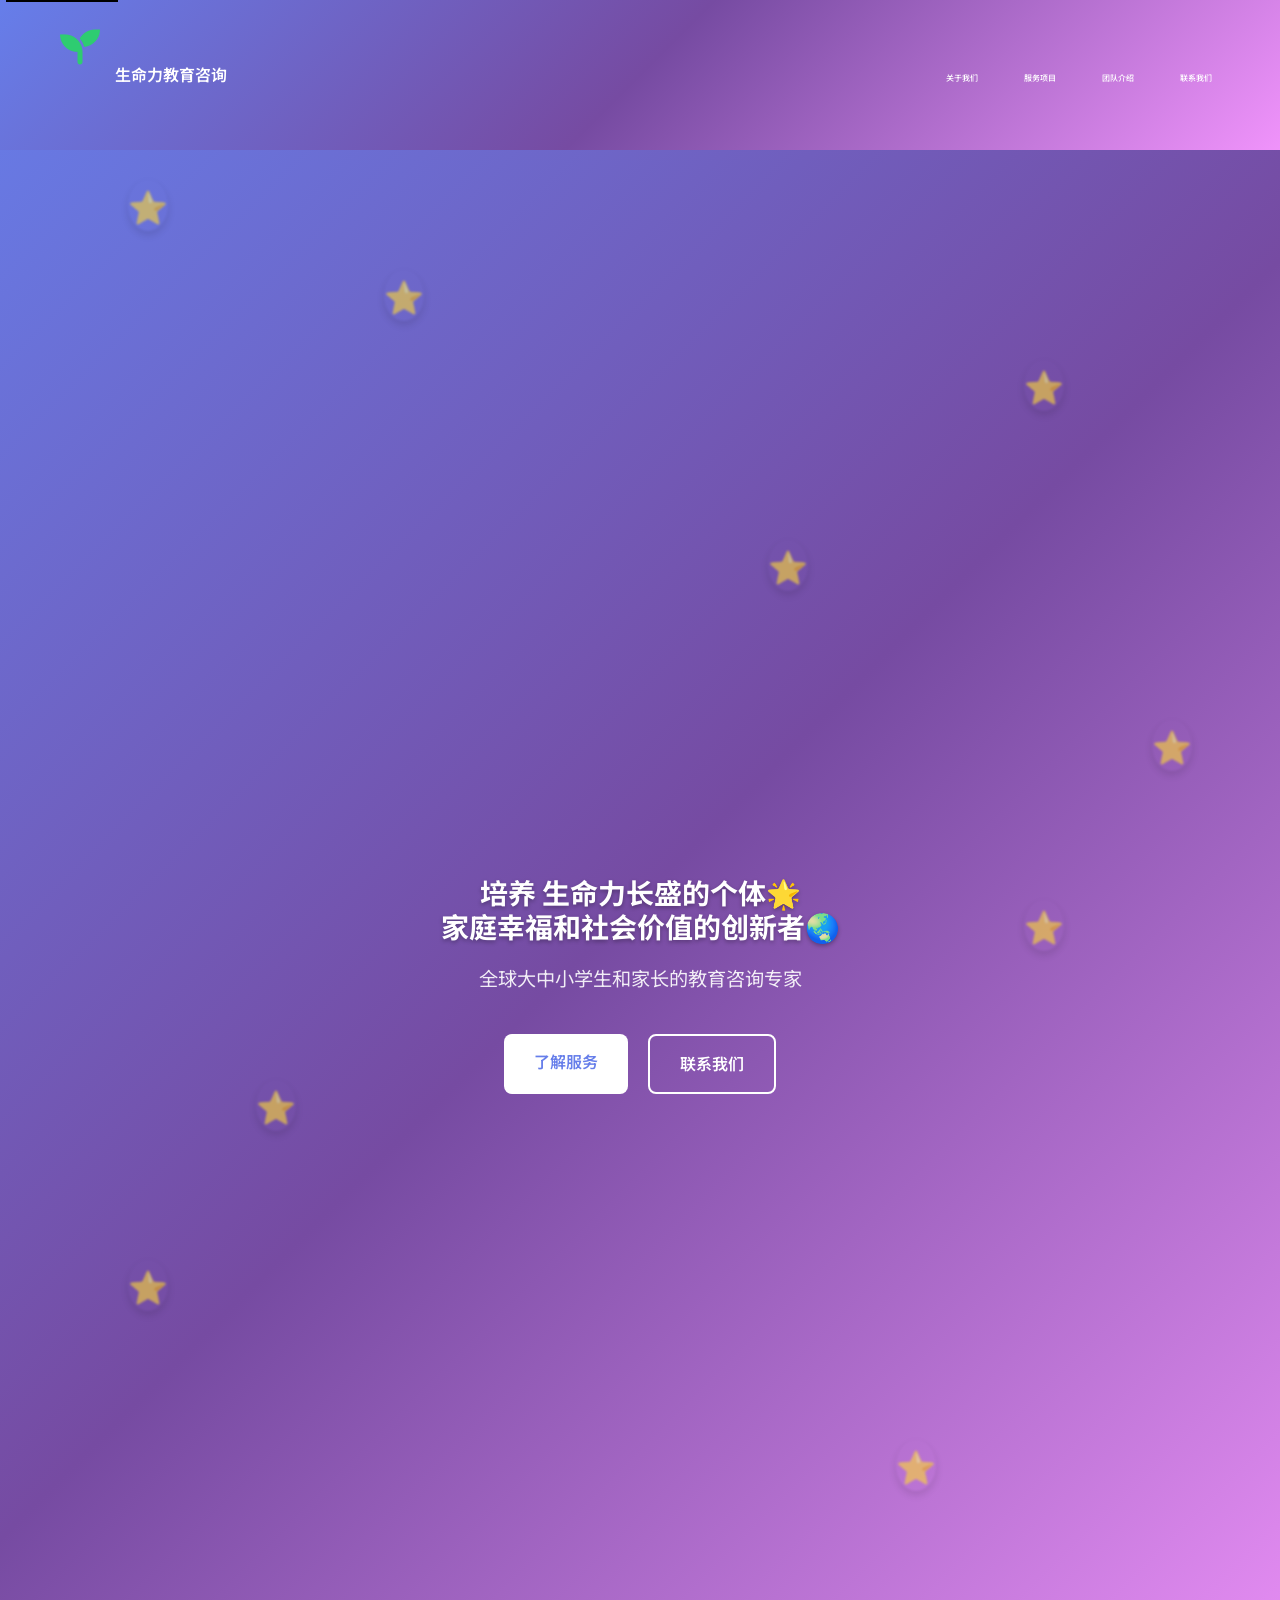
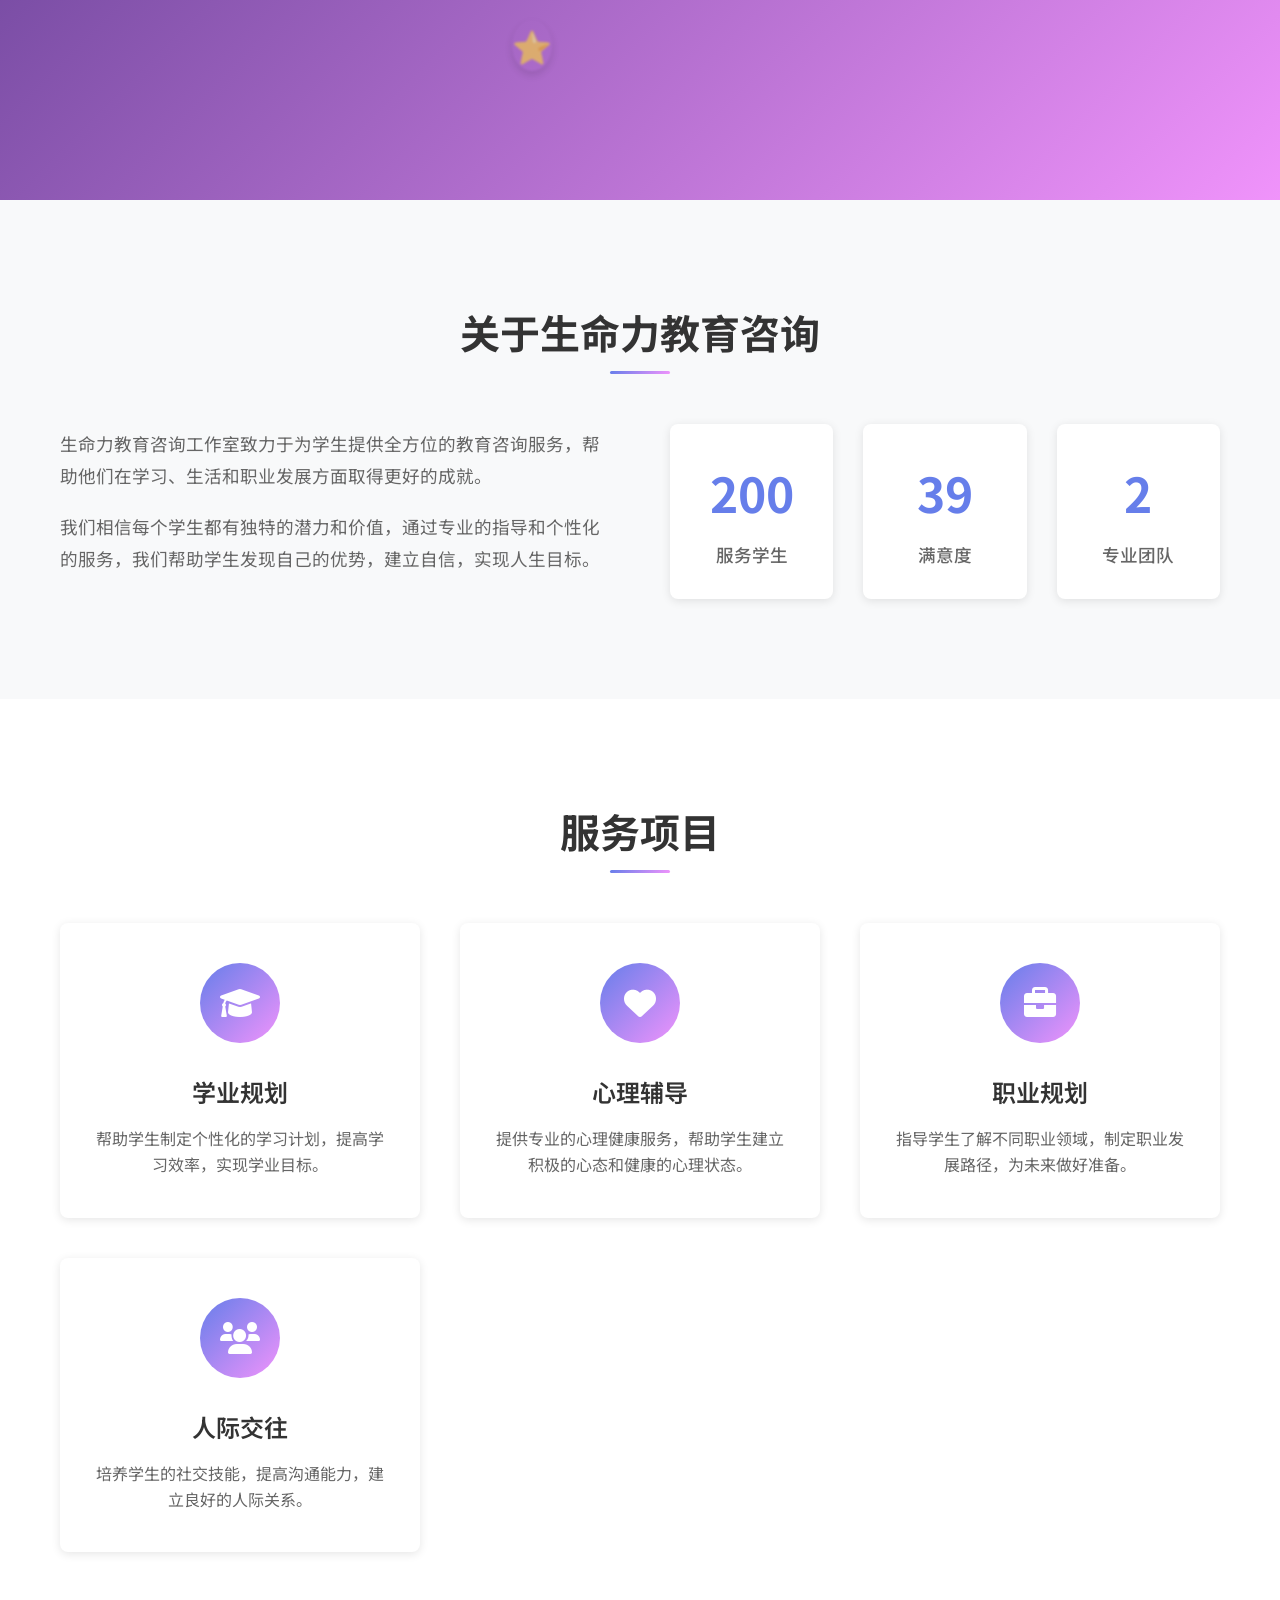
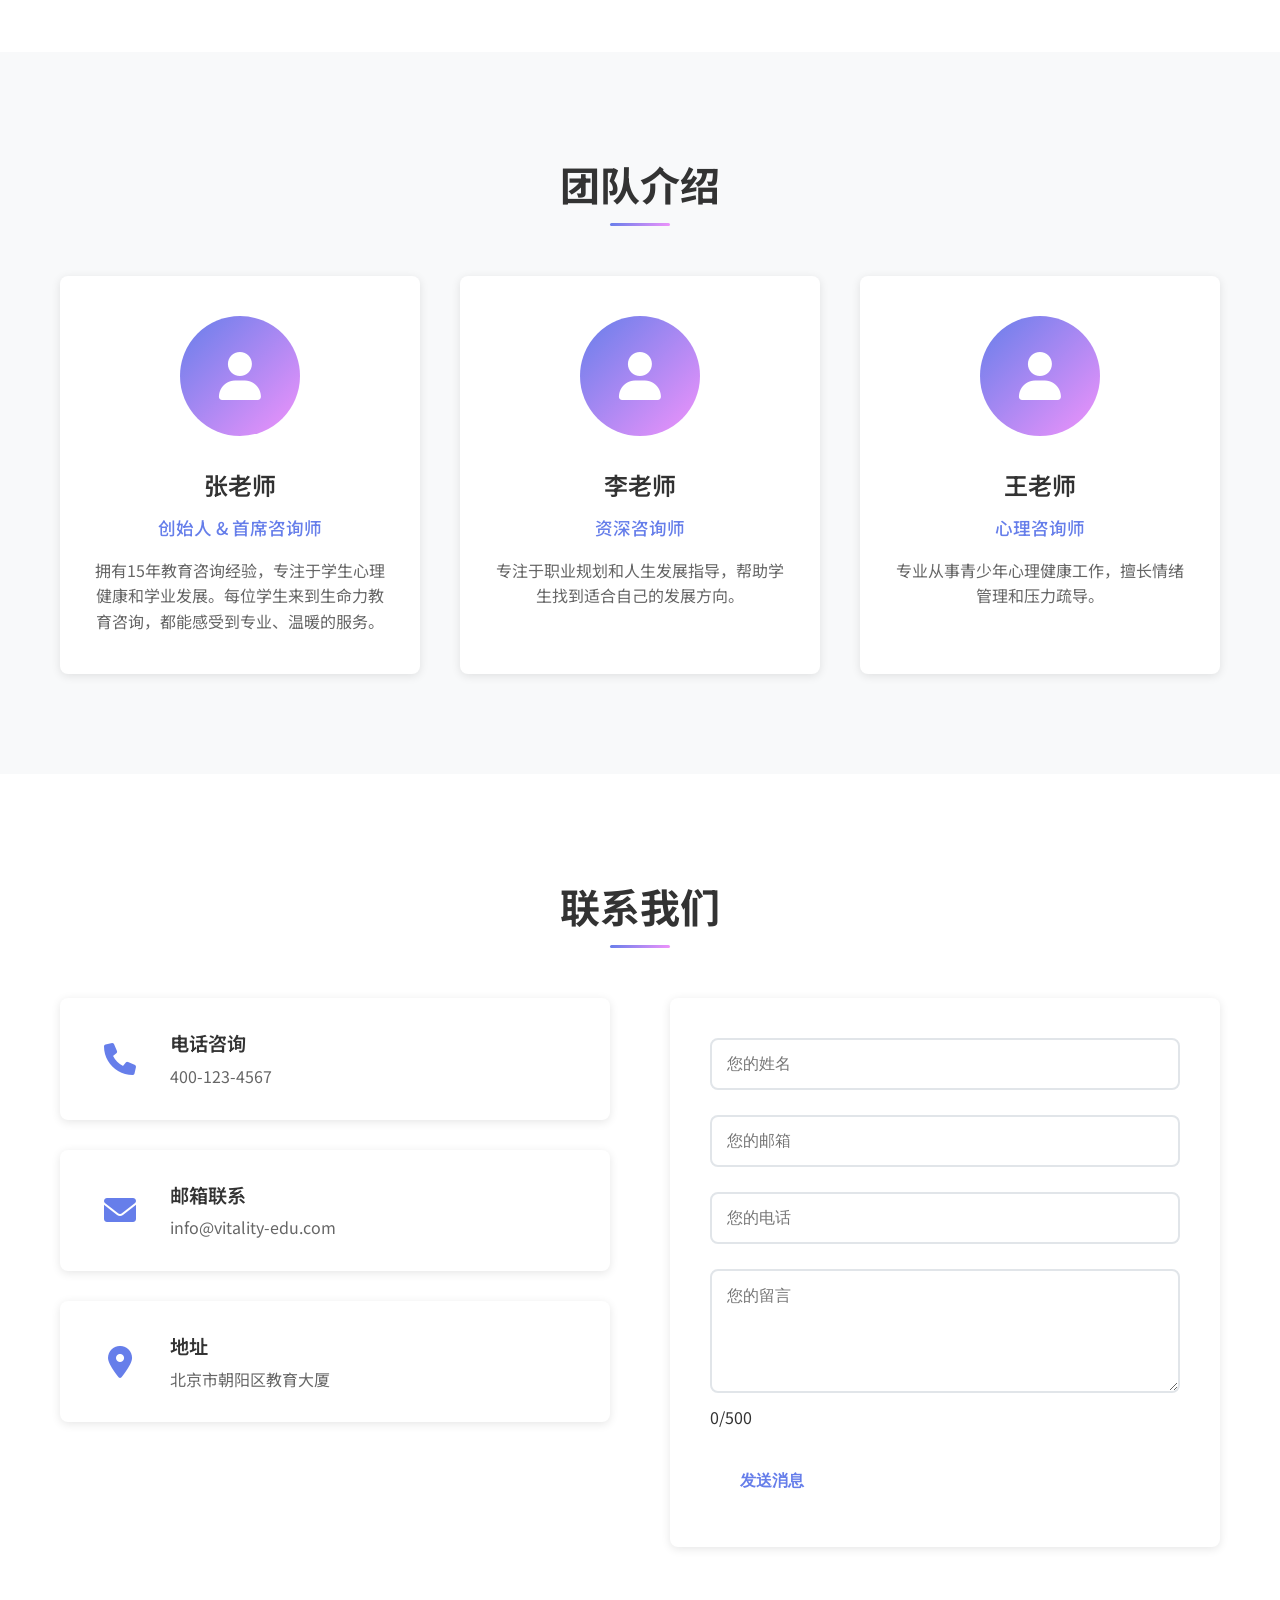
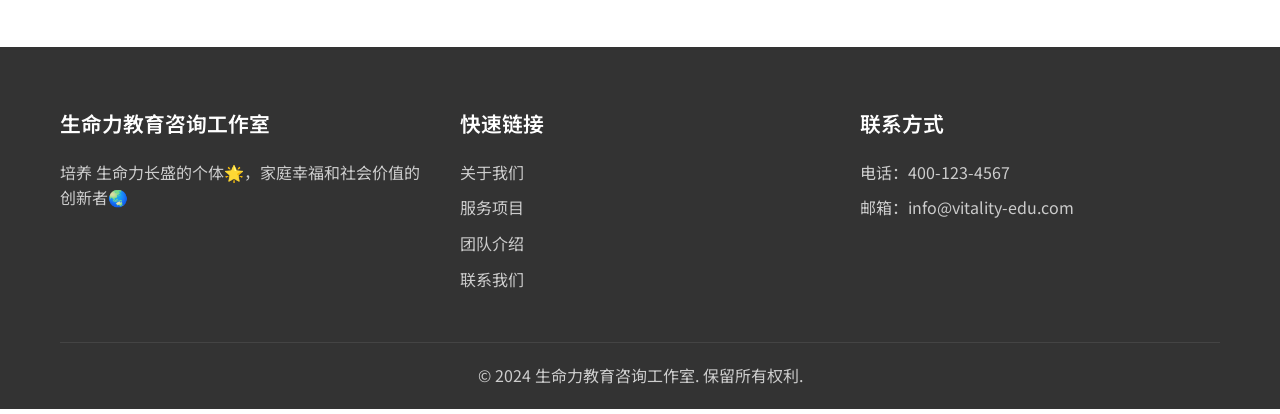
==== commit 5310976d: "更新网站内容，包含导航栏优化和LOGO集成" ====
--- a/website/index.html
+++ b/website/index.html
@@ -6,15 +6,14 @@
     <title>生命力教育咨询工作室</title>
     
     <!-- PWA Meta Tags -->
-    <meta name="description" content="生命力教育咨询工作室 - 培养真我幸福的好公民，未来世界的开创者">
+    <meta name="description" content="生命力教育咨询工作室 - 培养 生命力长盛的个体🌟，家庭幸福和社会价值的创新者🌏">
     <meta name="keywords" content="生命力教育咨询,教育咨询,学生发展,心理健康,职业规划">
     <meta name="author" content="生命力教育咨询工作室">
     <meta name="theme-color" content="#667eea">
     <meta name="apple-mobile-web-app-title" content="生命力教育咨询">
     <link rel="manifest" href="manifest.json">
-    <link rel="icon" type="image/png" sizes="192x192" href="images/icon-192.png">
-    <link rel="icon" type="image/png" sizes="512x512" href="images/icon-512.png">
-    <link rel="apple-touch-icon" href="images/apple-touch-icon.png">
+    <link rel="icon" href="[data-uri]">
+    <link rel="apple-touch-icon" href="[data-uri]">
     
     <!-- Google Fonts -->
     <link href="https://fonts.googleapis.com/css2?family=Noto+Sans+SC:wght@300;400;500;600;700&display=swap" rel="stylesheet">
@@ -30,7 +29,7 @@
     <nav class="navbar">
         <div class="nav-container">
             <div class="nav-logo">
-                <img src="images/logo.png" alt="生命力教育咨询LOGO" class="site-logo">
+                <i class="fas fa-seedling site-logo" style="color: #2ECC71; font-size: 2.5rem;"></i>
                 <span class="nav-logo-text">生命力教育咨询</span>
             </div>
             <ul class="nav-menu">
@@ -62,8 +61,8 @@
             <div class="floating-icon">⭐️</div>
         </div>
         <div class="hero-content">
-            <h1 class="hero-title">培养真我幸福的好公民<br>未来世界的开创者</h1>
-            <p class="hero-subtitle">专业的教育咨询服务，助力学生全面发展</p>
+            <h1 class="hero-title">培养 生命力长盛的个体🌟<br>家庭幸福和社会价值的创新者🌏</h1>
+            <p class="hero-subtitle">全球大中小学生和家长的教育咨询专家</p>
             <div class="hero-buttons">
                 <a href="#services" class="btn btn-primary">了解服务</a>
                 <a href="#contact" class="btn btn-secondary">联系我们</a>
@@ -225,7 +224,7 @@
             <div class="footer-content">
                 <div class="footer-section">
                     <h3>生命力教育咨询工作室</h3>
-                    <p>培养真我幸福的好公民，未来世界的开创者</p>
+                    <p>培养 生命力长盛的个体🌟，家庭幸福和社会价值的创新者🌏</p>
                 </div>
                 <div class="footer-section">
                     <h3>快速链接</h3>
